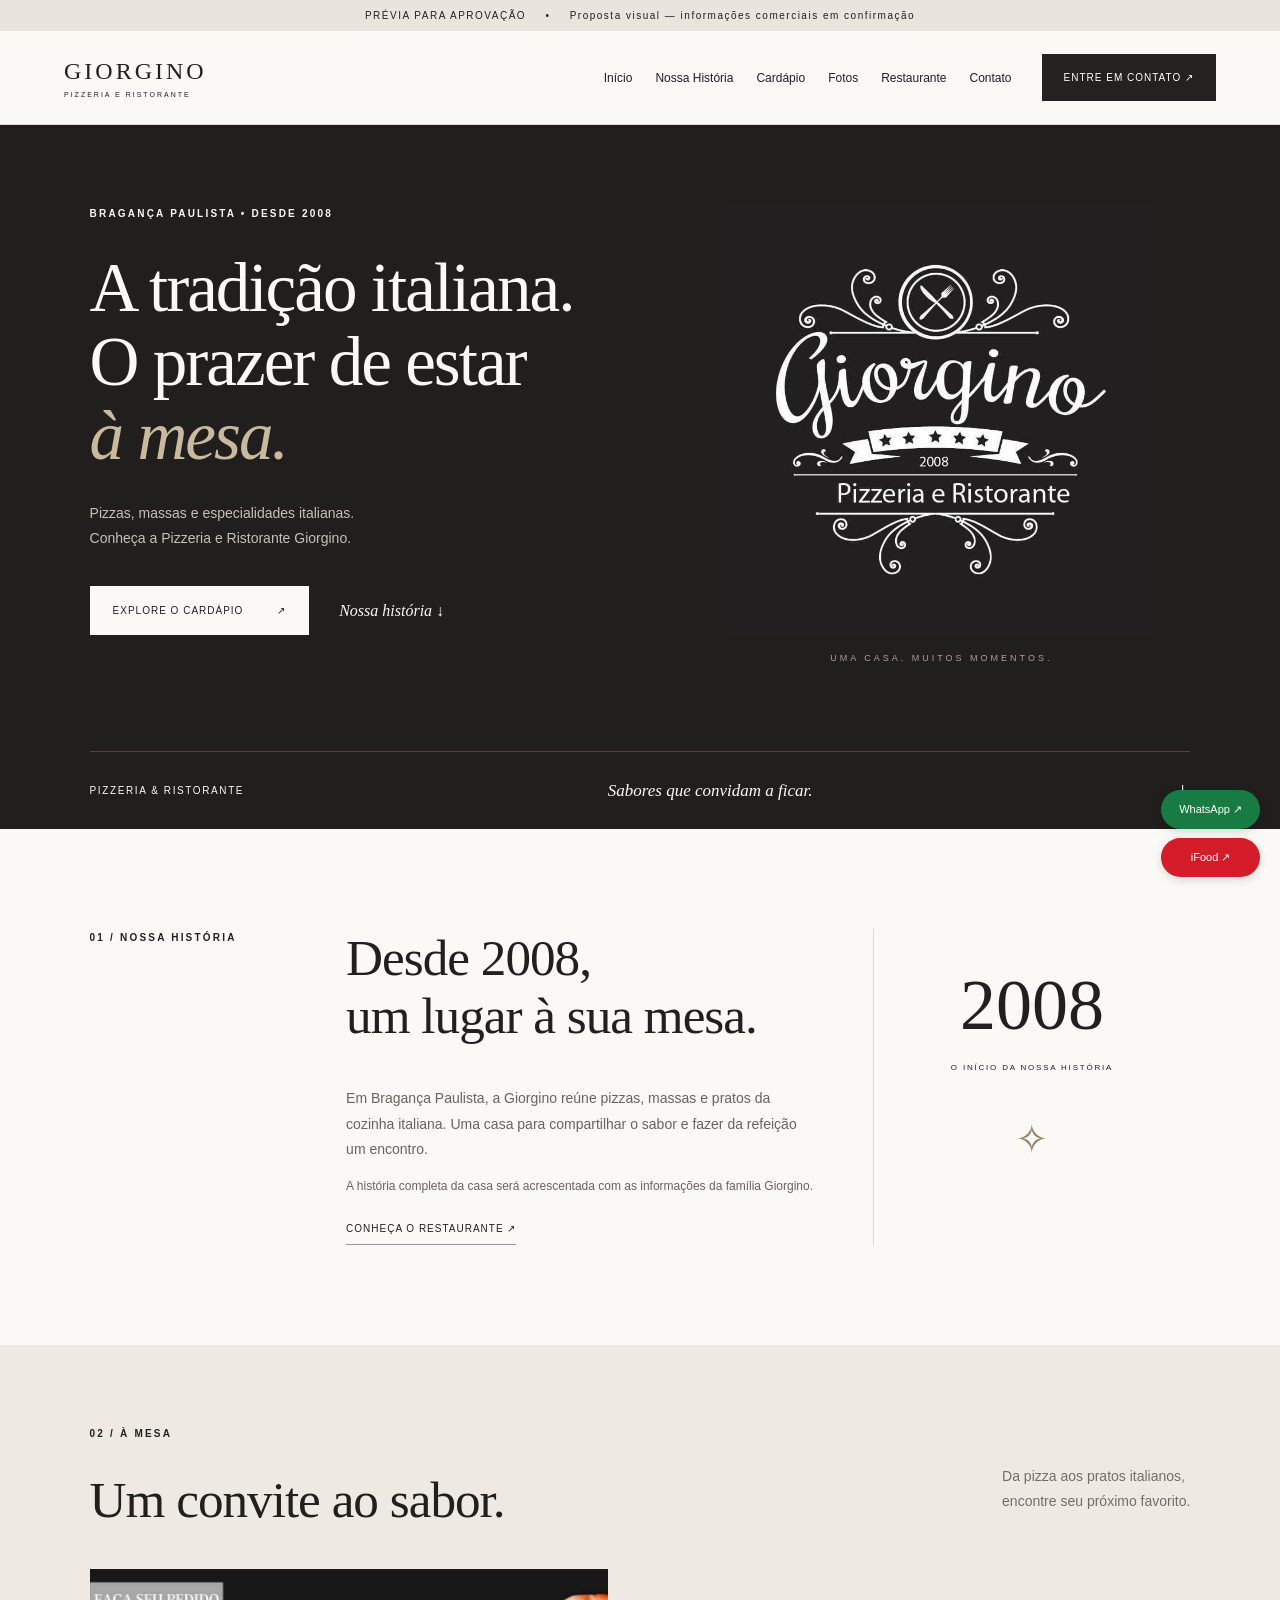
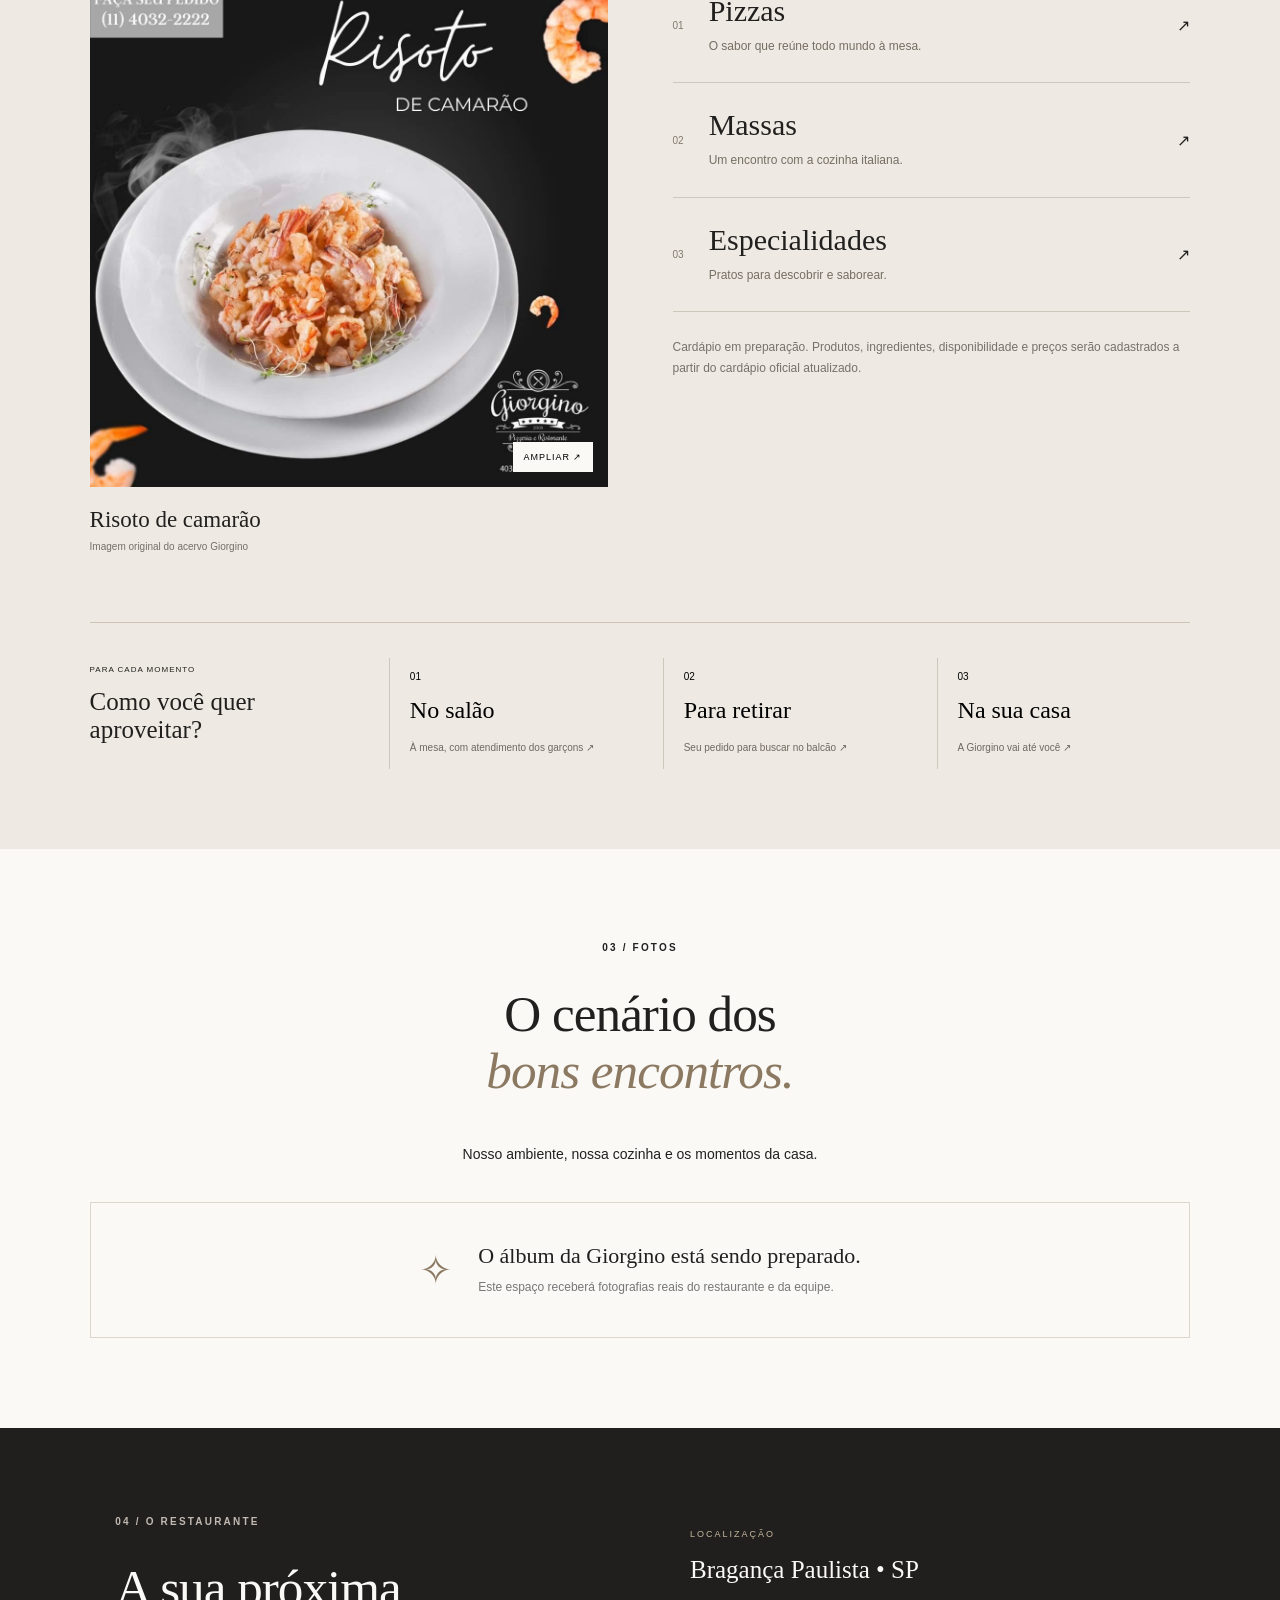
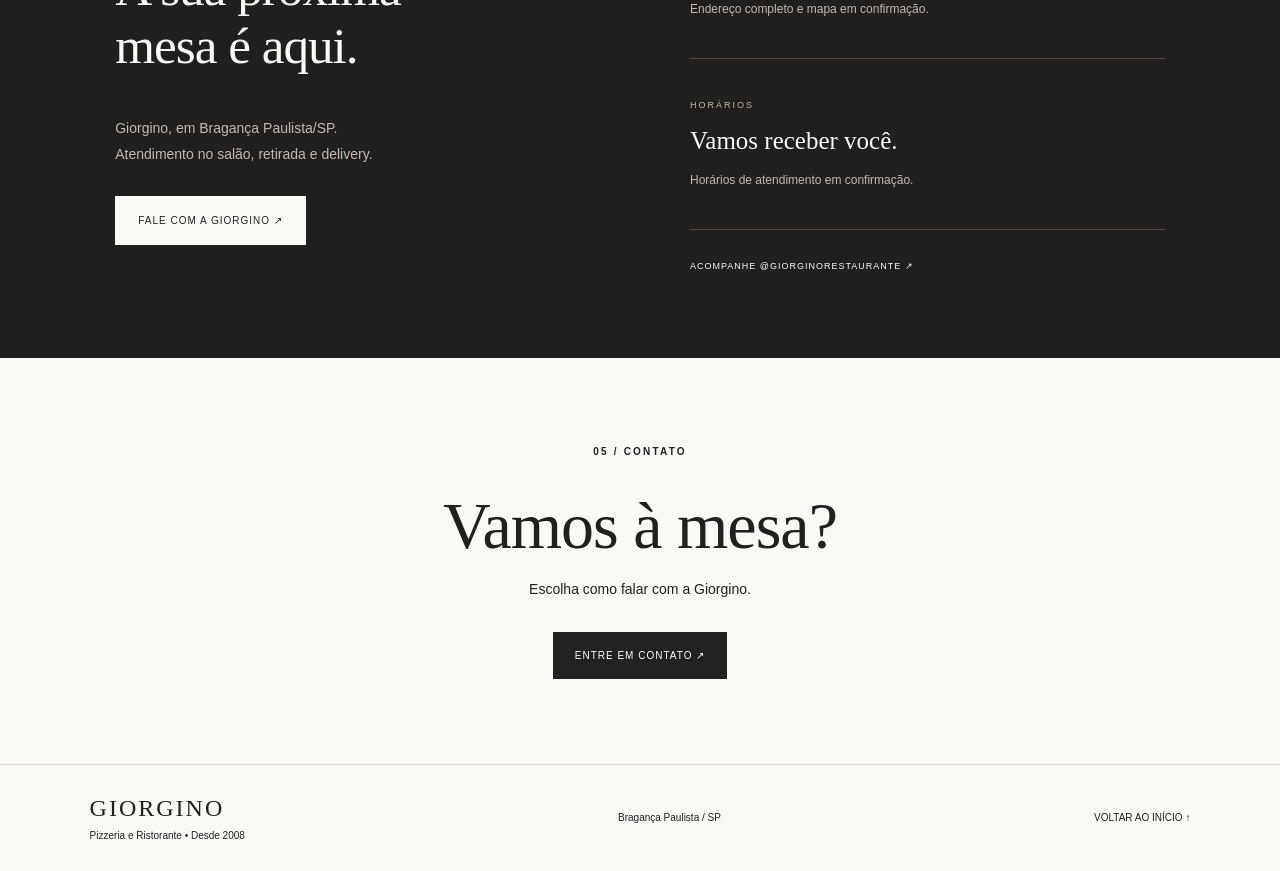
==== previa.html @ c98c8d44 "Prepara previa visual da Giorgino sem alterar pagina publicada" ====
<!doctype html>
<html lang="pt-BR"><head><meta charset="utf-8"><meta name="viewport" content="width=device-width,initial-scale=1"><meta name="robots" content="noindex,nofollow"><title>Giorgino • Prévia visual</title><link rel="stylesheet" href="previa.css"></head>
<body>
<div class="preview">PRÉVIA PARA APROVAÇÃO <span>•</span> Proposta visual — informações comerciais em confirmação</div>
<header><a class="brand" href="#inicio">GIORGINO<small>PIZZERIA E RISTORANTE</small></a><button class="menu" aria-expanded="false" aria-controls="nav">Menu ☰</button><nav id="nav"><a href="#inicio">Início</a><a href="#historia">Nossa História</a><a href="#cardapio">Cardápio</a><a href="#fotos">Fotos</a><a href="#restaurante">Restaurante</a><a href="#contato">Contato</a></nav><button class="contact" data-contact>ENTRE EM CONTATO ↗</button></header>
<main><section id="inicio" class="hero"><div class="hero-copy"><p class="eyebrow">BRAGANÇA PAULISTA • DESDE 2008</p><h1>A tradição italiana.<br>O prazer de estar<br><em>à mesa.</em></h1><p>Pizzas, massas e especialidades italianas.<br>Conheça a Pizzeria e Ristorante Giorgino.</p><div class="actions"><a class="light" href="#cardapio">EXPLORE O CARDÁPIO <span>↗</span></a><a class="text-link" href="#historia">Nossa história ↓</a></div></div><div class="hero-brand"><img src="assets/logos/logo%20preta.jpeg" alt="Logomarca oficial Giorgino, Pizzeria e Ristorante, 2008"><p>UMA CASA. MUITOS MOMENTOS.</p></div><div class="hero-foot"><span>PIZZERIA & RISTORANTE</span><span>Sabores que convidam a ficar.</span><a href="#historia" aria-label="Conhecer a história">↓</a></div></section>
<section id="historia" class="story"><p class="eyebrow">01 / NOSSA HISTÓRIA</p><div><h2>Desde 2008,<br>um lugar à sua mesa.</h2><p>Em Bragança Paulista, a Giorgino reúne pizzas, massas e pratos da cozinha italiana. Uma casa para compartilhar o sabor e fazer da refeição um encontro.</p><p class="note">A história completa da casa será acrescentada com as informações da família Giorgino.</p><a class="under" href="#restaurante">CONHEÇA O RESTAURANTE ↗</a></div><div class="year">2008<small>O INÍCIO DA NOSSA HISTÓRIA</small><span>✧</span></div></section>
<section id="cardapio" class="food"><div class="section-head"><div><p class="eyebrow">02 / À MESA</p><h2>Um convite ao sabor.</h2></div><p>Da pizza aos pratos italianos,<br>encontre seu próximo favorito.</p></div><div class="food-grid"><figure><button class="photo" data-photo><img src="assets/logos/foto%20risoto%20com%20arte.jpeg" alt="Arte original da Giorgino com risoto de camarão" loading="lazy"><span>AMPLIAR ↗</span></button><figcaption>Risoto de camarão <small>Imagem original do acervo Giorgino</small></figcaption></figure><div class="categories"><article><span>01</span><div><h3>Pizzas</h3><p>O sabor que reúne todo mundo à mesa.</p></div><b>↗</b></article><article><span>02</span><div><h3>Massas</h3><p>Um encontro com a cozinha italiana.</p></div><b>↗</b></article><article><span>03</span><div><h3>Especialidades</h3><p>Pratos para descobrir e saborear.</p></div><b>↗</b></article><p class="note">Cardápio em preparação. Produtos, ingredientes, disponibilidade e preços serão cadastrados a partir do cardápio oficial atualizado.</p></div></div><div class="modes"><div><small>PARA CADA MOMENTO</small><h3>Como você quer aproveitar?</h3></div><button data-mode="Salão">01 <strong>No salão</strong><span>À mesa, com atendimento dos garçons ↗</span></button><button data-mode="Retirada">02 <strong>Para retirar</strong><span>Seu pedido para buscar no balcão ↗</span></button><button data-mode="Delivery">03 <strong>Na sua casa</strong><span>A Giorgino vai até você ↗</span></button></div></section>
<section id="fotos" class="gallery"><p class="eyebrow">03 / FOTOS</p><h2>O cenário dos<br><em>bons encontros.</em></h2><p>Nosso ambiente, nossa cozinha e os momentos da casa.</p><div class="gallery-pending"><span>✧</span><p>O álbum da Giorgino está sendo preparado.<small>Este espaço receberá fotografias reais do restaurante e da equipe.</small></p></div></section>
<section id="restaurante" class="visit"><div><p class="eyebrow">04 / O RESTAURANTE</p><h2>A sua próxima<br>mesa é aqui.</h2><p>Giorgino, em Bragança Paulista/SP.<br>Atendimento no salão, retirada e delivery.</p><button class="light" data-contact>FALE COM A GIORGINO ↗</button></div><div class="visit-info"><article><small>LOCALIZAÇÃO</small><h3>Bragança Paulista • SP</h3><p>Endereço completo e mapa em confirmação.</p></article><article><small>HORÁRIOS</small><h3>Vamos receber você.</h3><p>Horários de atendimento em confirmação.</p></article><a href="https://www.instagram.com/giorginorestaurante/" target="_blank" rel="noopener">ACOMPANHE @GIORGINORESTAURANTE ↗</a></div></section>
<section id="contato" class="closing"><p class="eyebrow">05 / CONTATO</p><h2>Vamos à mesa?</h2><p>Escolha como falar com a Giorgino.</p><button class="dark" data-contact>ENTRE EM CONTATO ↗</button></section></main>
<footer><span>GIORGINO <small>Pizzeria e Ristorante • Desde 2008</small></span><p>Bragança Paulista / SP</p><a href="#inicio">VOLTAR AO INÍCIO ↑</a></footer>
<aside class="floating" aria-label="Canais de pedido"><button class="wa" data-contact aria-label="WhatsApp: link em confirmação">WhatsApp ↗</button><button class="ifood" data-contact aria-label="iFood: loja em confirmação">iFood ↗</button></aside>
<dialog id="contact-dialog"><button class="close" aria-label="Fechar">×</button><p class="eyebrow">ESTAMOS POR AQUI</p><h2>Fale com a Giorgino.</h2><p>Na versão final, escolha seu canal preferido:</p><div class="channels"><p><strong>WhatsApp</strong><small>Conversa e pedidos • link oficial pendente</small></p><p><strong>Telefone</strong><small>Número atual em confirmação</small></p><p><strong>iFood</strong><small>Loja oficial • link pendente</small></p></div><p class="note">Esta é uma prévia visual. Os canais de pedido serão ativados após a confirmação dos contatos oficiais.</p></dialog>
<dialog id="photo-dialog"><button class="close" aria-label="Fechar imagem">×</button><img src="assets/logos/foto%20risoto%20com%20arte.jpeg" alt="Arte original Giorgino: risoto de camarão"></dialog>
<dialog id="mode-dialog"><button class="close" aria-label="Fechar">×</button><p class="eyebrow">CARDÁPIO DIGITAL</p><h2 id="mode-title"></h2><p>Este acesso terá um fluxo próprio, separado das outras modalidades.</p><p class="note">O catálogo e o envio de pedidos estarão disponíveis após o cadastro do cardápio oficial e dos contatos.</p></dialog>
<script src="previa.js"></script></body></html>
---- previa.css ----
*{box-sizing:border-box}html{scroll-behavior:smooth;scroll-padding-top:90px}body{margin:0;color:#22201f;background:#faf9f6;font-family:Arial,sans-serif}a{color:inherit;text-decoration:none}button{font:inherit;cursor:pointer}button,a{touch-action:manipulation}button:focus-visible,a:focus-visible{outline:3px solid #b18e53;outline-offset:5px}.preview{padding:10px 20px;text-align:center;font-size:10px;letter-spacing:1.5px;background:#e9e5dd}.preview span{margin:0 15px}header{display:flex;align-items:center;gap:30px;padding:23px 5%;background:#faf9f6;border-bottom:1px solid #ddd8d0}.brand{font:24px Georgia,serif;letter-spacing:3px}.brand small{display:block;font:7px Arial;letter-spacing:2px;margin-top:6px}nav{display:flex;gap:23px;margin-left:auto;font-size:12px}.contact,.dark{border:1px solid #242221;background:#242221;color:white;padding:17px 21px;font-size:10px;letter-spacing:1px}.menu{display:none}.hero{background:#211f1e;color:#faf9f6;padding:80px 7% 0;display:grid;grid-template-columns:1.15fr 1fr;gap:30px}.eyebrow{font-size:10px;letter-spacing:2.2px;font-weight:600;margin:0 0 28px}h1,h2,h3,p{margin-top:0}h1{font:clamp(48px,5.4vw,82px)/1.07 Georgia,serif;letter-spacing:-2px;margin-bottom:28px}em{font-weight:normal;color:#c9b99f}p{font-size:14px;line-height:1.8}h2{font:clamp(36px,4vw,57px)/1.12 Georgia,serif;letter-spacing:-1px}h3{font:30px Georgia,serif}.hero-copy>p:not(.eyebrow){color:#c6c0b8}.hero-brand{display:flex;flex-direction:column;justify-content:center;align-items:center}.hero-brand img{width:100%;max-width:430px;height:auto}.hero-brand p{font-size:9px;letter-spacing:3px;color:#aaa29a;margin-top:15px}.actions{display:flex;align-items:center;gap:30px;margin-top:35px}.light{display:inline-block;background:#faf9f6;color:#242221;border:0;padding:19px 23px;font-size:10px;letter-spacing:1px}.light span{margin-left:30px}.text-link{font:italic 16px Georgia}.hero-foot{grid-column:1/-1;display:flex;align-items:center;justify-content:space-between;padding:24px 0;border-top:1px solid #4a4540;margin-top:46px;font-size:10px;letter-spacing:1.6px}.hero-foot span:nth-child(2){font:italic 17px Georgia;letter-spacing:0}.hero-foot a{font-size:25px}.story{padding:100px 7%;display:grid;grid-template-columns:.65fr 1.5fr 1fr;gap:50px}.story>div>p{max-width:470px;color:#68635d}.note{font-size:12px!important;color:#77716a;line-height:1.7}.under{display:inline-block;border-bottom:1px solid #999;padding-bottom:10px;font-size:10px;letter-spacing:1px;margin-top:15px}.year{font:72px Georgia;text-align:center;border-left:1px solid #ded8ce;padding:35px 10px}.year small{display:block;font:8px Arial;letter-spacing:1.8px;margin:16px 0}.year span{font:40px Georgia;color:#968269}.food{padding:80px 7%;background:#eeeae3}.section-head{display:flex;justify-content:space-between;align-items:end;margin-bottom:40px}.section-head h2{margin:0}.section-head>p{color:#736d65}.food-grid{display:grid;grid-template-columns:1fr 1fr;gap:65px}figure{margin:0}.photo{display:block;width:100%;padding:0;border:0;position:relative;background:#181818}.photo img{width:100%;display:block}.photo span{position:absolute;bottom:15px;right:15px;background:#faf9f6;padding:10px;font-size:9px;letter-spacing:1px}figcaption{font:23px Georgia;margin-top:20px}figcaption small{display:block;font:10px Arial;color:#756f67;margin-top:8px}.categories article{display:flex;align-items:center;gap:25px;border-bottom:1px solid #cfc7bc;padding:25px 0}.categories article>span{font-size:10px;color:#82786d}.categories h3{margin-bottom:8px}.categories article p{font-size:12px;margin:0;color:#766d63}.categories b{margin-left:auto;font-weight:normal}.categories>.note{margin-top:25px}.modes{display:grid;grid-template-columns:1.1fr 1fr 1fr 1fr;gap:20px;margin-top:70px;border-top:1px solid #ccc3b5;padding-top:35px}.modes small{font-size:8px;letter-spacing:1px}.modes h3{font-size:25px;margin-top:12px}.modes button{background:transparent;text-align:left;border:0;border-left:1px solid #cfc7bc;padding:5px 20px;font-size:10px}.modes strong{display:block;font:24px Georgia;margin:15px 0}.modes button span{display:block;line-height:1.7;color:#6f685f}.gallery{padding:90px 7%;text-align:center}.gallery em{color:#8c7962}.gallery-pending{display:flex;gap:25px;align-items:center;justify-content:center;border:1px solid #ddd6cb;padding:40px;margin-top:35px}.gallery-pending>span{font-size:40px;color:#8c7962}.gallery-pending p{margin:0;text-align:left;font:22px Georgia}.gallery-pending small{display:block;font:12px/1.7 Arial;color:#777;margin-top:8px}.visit{padding:85px 9%;background:#211f1e;color:#faf9f6;display:grid;grid-template-columns:1fr 1fr;gap:100px}.visit p{color:#c1b9b1}.visit .light{margin-top:15px}.visit-info article{border-bottom:1px solid #4e4740;padding:10px 0 25px;margin-bottom:25px}.visit-info small{font-size:9px;letter-spacing:2px;color:#c6b89e}.visit-info h3{font-size:25px;margin:15px 0}.visit-info p{font-size:12px}.visit-info a{font-size:9px;letter-spacing:1px}.closing{text-align:center;padding:85px 20px}.closing h2{font-size:66px;margin-bottom:15px}.closing .dark{margin-top:15px}footer{border-top:1px solid #ded8ce;display:flex;justify-content:space-between;align-items:center;padding:30px 7%;gap:20px}footer>span{font:24px Georgia;letter-spacing:2px}footer small{display:block;font:10px Arial;letter-spacing:0;margin-top:8px}footer p,footer a{font-size:10px;margin:0}.floating{position:fixed;bottom:23px;right:20px;display:grid;gap:9px}.floating button{border:0;color:white;border-radius:30px;padding:13px 18px;font-size:11px;box-shadow:0 3px 10px #0002}.wa{background:#187b43}.ifood{background:#d51c2b}dialog{border:0;padding:45px;max-width:530px;width:calc(100% - 32px);background:#faf9f6;color:#242221}dialog::backdrop{background:#000a}dialog h2{font-size:36px}.close{position:absolute;right:12px;top:8px;font-size:28px;border:0;background:transparent}.channels p{padding:15px 0;border-bottom:1px solid #d7d0c5;margin:0}.channels small{display:block;color:#777;font-size:12px}#photo-dialog{max-width:760px;padding:35px 15px 15px}#photo-dialog img{display:block;width:100%}@media(max-width:1000px){header{flex-wrap:wrap;gap:20px}nav{order:3;width:100%;justify-content:center}.contact{margin-left:auto}.story{grid-template-columns:1fr 2fr}.year{display:none}.food-grid{gap:30px}.modes{grid-template-columns:1fr 1fr}.visit{gap:45px}}@media(max-width:600px){.preview{font-size:8px;line-height:1.7}.preview span{margin:0 4px}header{padding:18px 6%;gap:15px}.brand{font-size:20px}.contact{font-size:8px;padding:12px}.menu{display:block;border:0;background:none;font-size:10px;margin-left:auto}nav{display:none;flex-wrap:wrap;justify-content:flex-start;gap:20px}nav.open{display:flex}.hero{padding:50px 7% 0;grid-template-columns:1fr;gap:10px}h1{font-size:51px}.hero-brand img{max-width:285px}.hero-brand p{font-size:8px}.hero-foot{margin-top:15px;font-size:8px}.hero-foot span:nth-child(2){display:none}.actions{gap:20px}.light{padding:17px;font-size:9px}.light span{margin-left:10px}.story{padding:60px 7%;display:block}.story>.eyebrow{margin-bottom:25px}.section-head{display:block}.section-head>p{margin-top:20px}.food{padding:60px 7%}.food-grid{grid-template-columns:1fr}.modes{grid-template-columns:1fr;gap:15px;margin-top:40px}.modes button{padding:10px 20px}.modes strong{display:inline-block;margin:5px 15px}.gallery{padding:60px 7%}.gallery-pending{padding:25px 15px;gap:15px}.gallery-pending p{font-size:19px}.visit{padding:60px 7%;grid-template-columns:1fr;gap:40px}.closing{padding:60px 7%}.closing h2{font-size:49px}footer{flex-direction:column;align-items:flex-start;padding-bottom:100px}.floating{bottom:15px;right:12px;gap:7px}.floating button{padding:12px;font-size:10px}dialog{padding:40px 25px}}@media(prefers-reduced-motion:reduce){html{scroll-behavior:auto}}
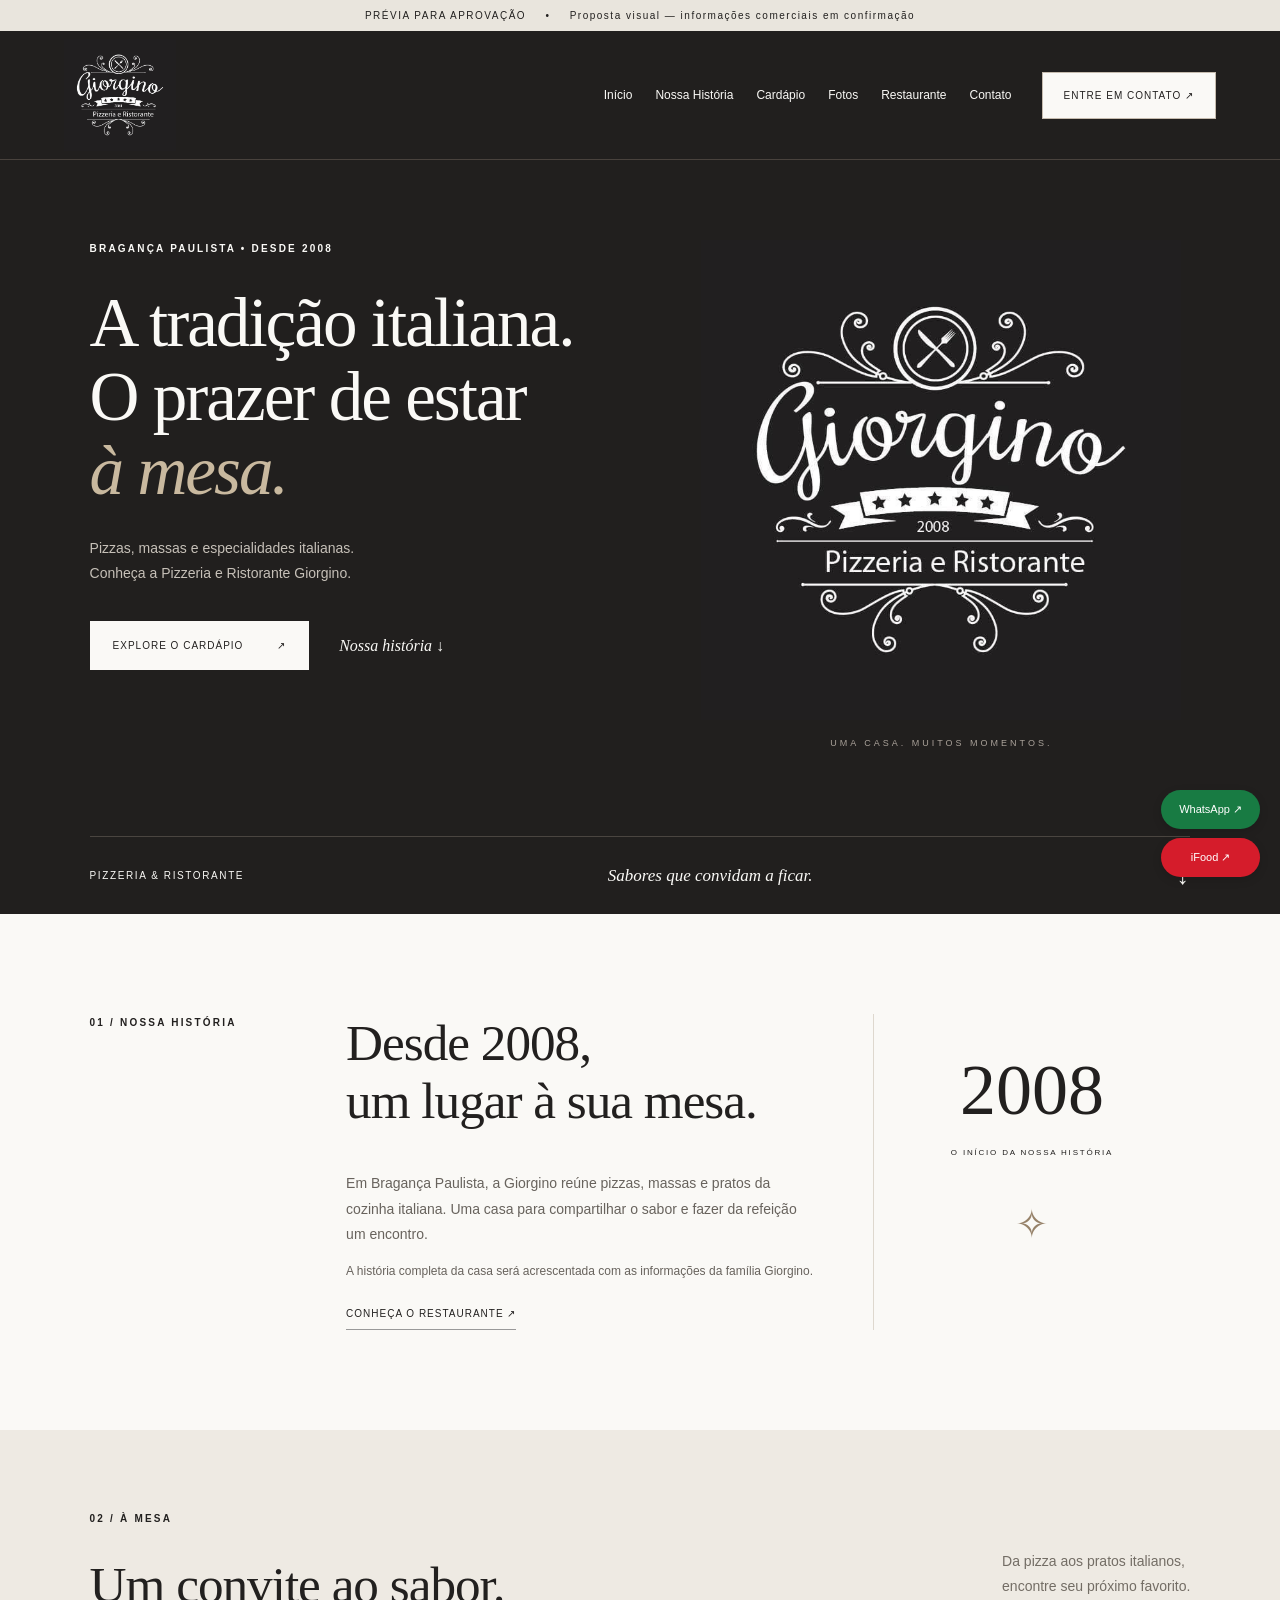
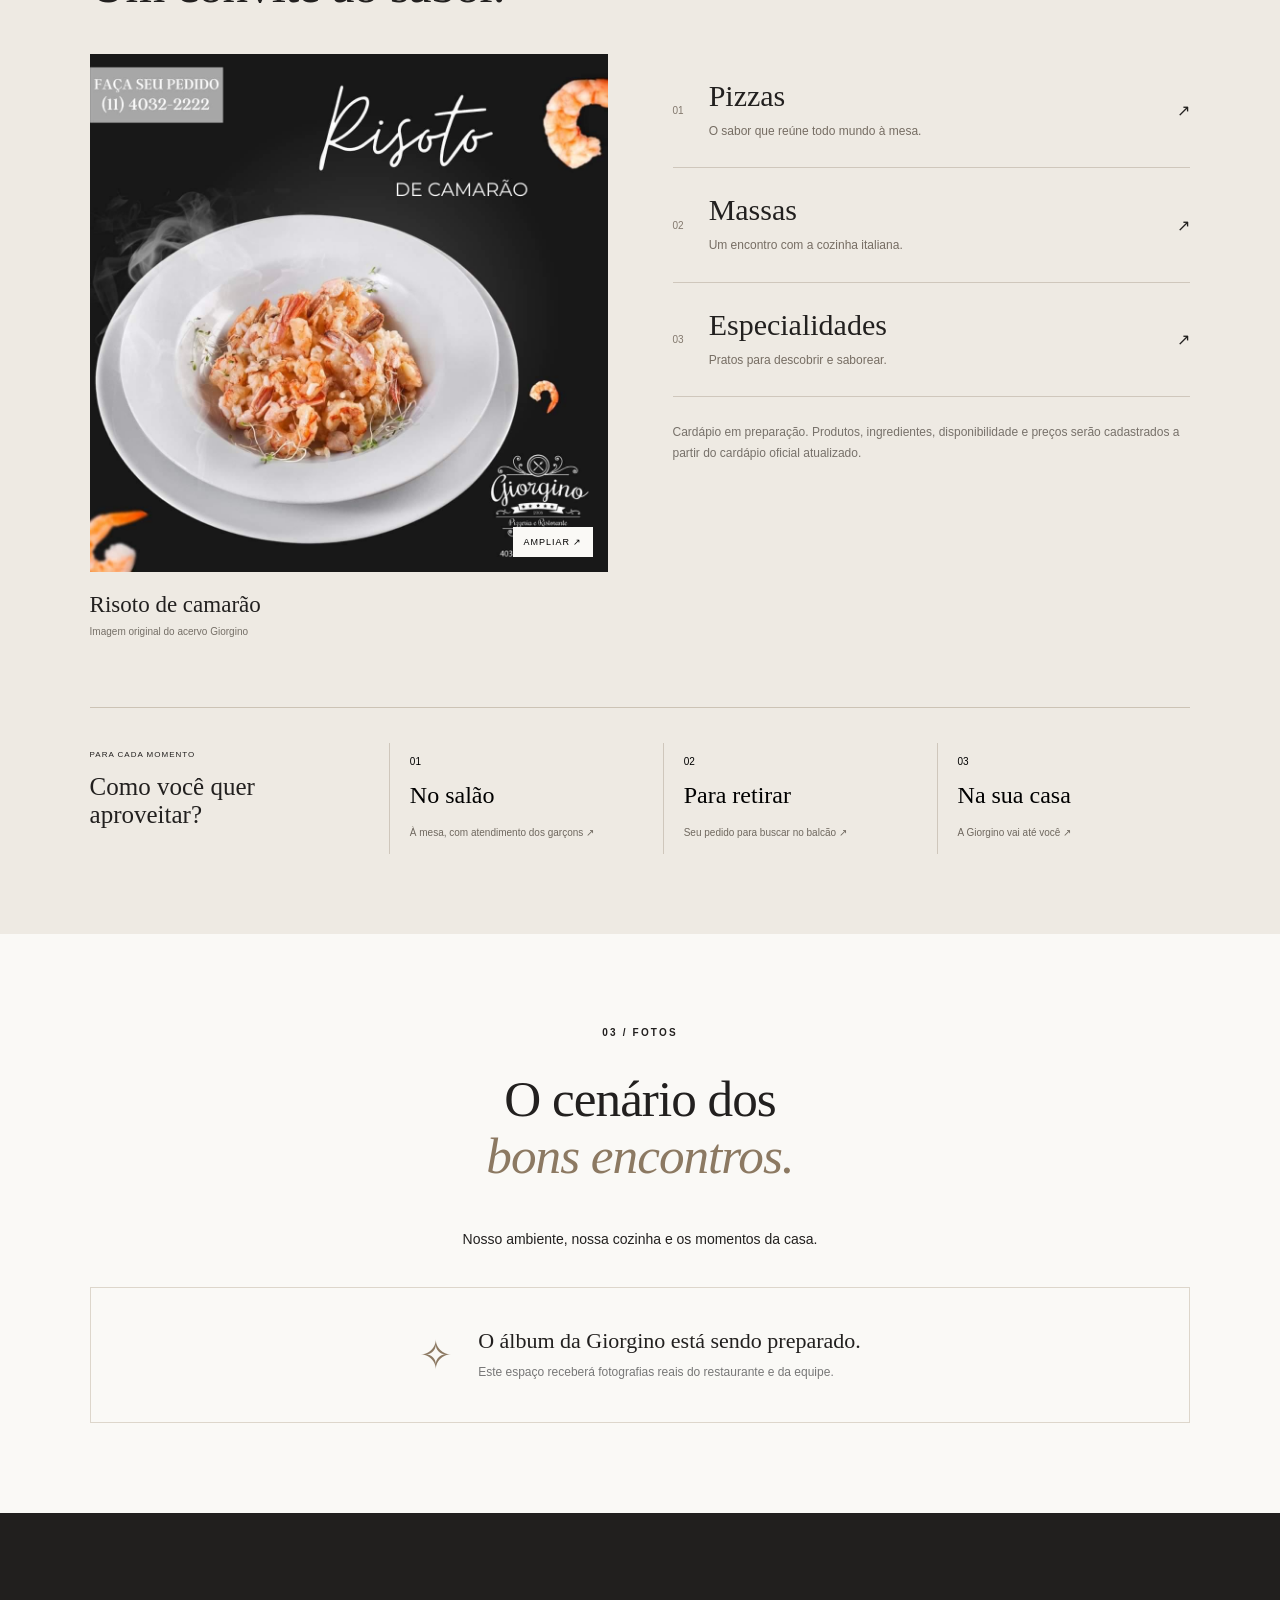
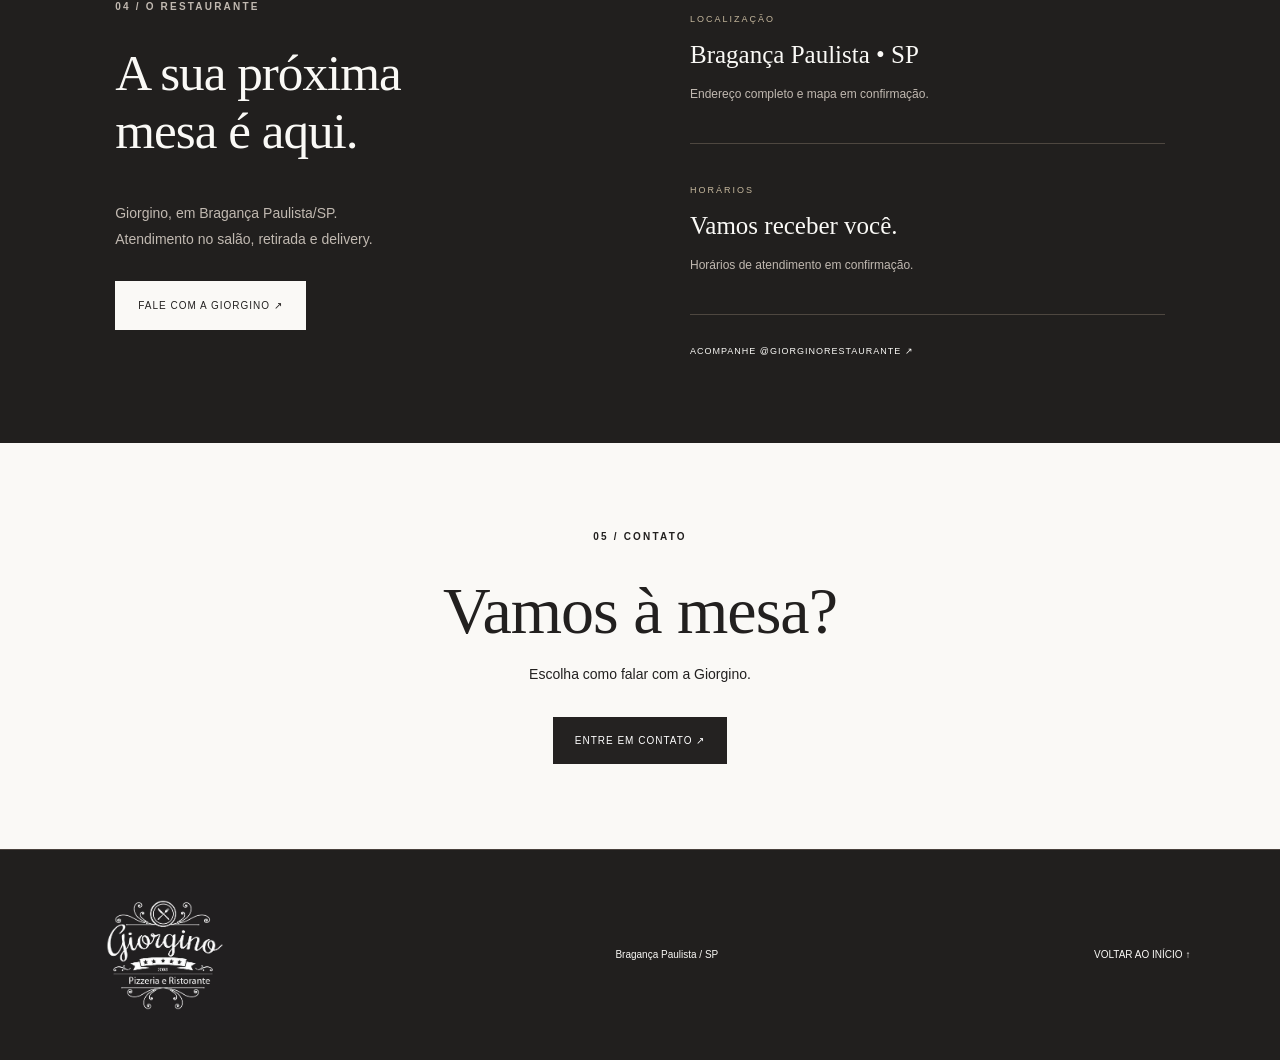
==== commit eb5a355a: "Usa logomarca oficial no cabecalho e rodape da previa" ====
--- a/previa.html
+++ b/previa.html
@@ -1,15 +1,15 @@
 <!doctype html>
-<html lang="pt-BR"><head><meta charset="utf-8"><meta name="viewport" content="width=device-width,initial-scale=1"><meta name="robots" content="noindex,nofollow"><title>Giorgino • Prévia visual</title><link rel="stylesheet" href="previa.css"></head>
+<html lang="pt-BR"><head><meta charset="utf-8"><meta name="viewport" content="width=device-width,initial-scale=1"><meta name="robots" content="noindex,nofollow"><title>Giorgino • Prévia visual</title><link rel="stylesheet" href="previa.css?v=2"></head>
 <body>
 <div class="preview">PRÉVIA PARA APROVAÇÃO <span>•</span> Proposta visual — informações comerciais em confirmação</div>
-<header><a class="brand" href="#inicio">GIORGINO<small>PIZZERIA E RISTORANTE</small></a><button class="menu" aria-expanded="false" aria-controls="nav">Menu ☰</button><nav id="nav"><a href="#inicio">Início</a><a href="#historia">Nossa História</a><a href="#cardapio">Cardápio</a><a href="#fotos">Fotos</a><a href="#restaurante">Restaurante</a><a href="#contato">Contato</a></nav><button class="contact" data-contact>ENTRE EM CONTATO ↗</button></header>
+<header><a class="brand" href="#inicio" aria-label="Giorgino — início"><img src="assets/logos/logo%20preta.jpeg" width="750" height="750" alt="Giorgino — Pizzeria e Ristorante, desde 2008"></a><button class="menu" aria-expanded="false" aria-controls="nav">Menu ☰</button><nav id="nav"><a href="#inicio">Início</a><a href="#historia">Nossa História</a><a href="#cardapio">Cardápio</a><a href="#fotos">Fotos</a><a href="#restaurante">Restaurante</a><a href="#contato">Contato</a></nav><button class="contact" data-contact>ENTRE EM CONTATO ↗</button></header>
 <main><section id="inicio" class="hero"><div class="hero-copy"><p class="eyebrow">BRAGANÇA PAULISTA • DESDE 2008</p><h1>A tradição italiana.<br>O prazer de estar<br><em>à mesa.</em></h1><p>Pizzas, massas e especialidades italianas.<br>Conheça a Pizzeria e Ristorante Giorgino.</p><div class="actions"><a class="light" href="#cardapio">EXPLORE O CARDÁPIO <span>↗</span></a><a class="text-link" href="#historia">Nossa história ↓</a></div></div><div class="hero-brand"><img src="assets/logos/logo%20preta.jpeg" alt="Logomarca oficial Giorgino, Pizzeria e Ristorante, 2008"><p>UMA CASA. MUITOS MOMENTOS.</p></div><div class="hero-foot"><span>PIZZERIA & RISTORANTE</span><span>Sabores que convidam a ficar.</span><a href="#historia" aria-label="Conhecer a história">↓</a></div></section>
 <section id="historia" class="story"><p class="eyebrow">01 / NOSSA HISTÓRIA</p><div><h2>Desde 2008,<br>um lugar à sua mesa.</h2><p>Em Bragança Paulista, a Giorgino reúne pizzas, massas e pratos da cozinha italiana. Uma casa para compartilhar o sabor e fazer da refeição um encontro.</p><p class="note">A história completa da casa será acrescentada com as informações da família Giorgino.</p><a class="under" href="#restaurante">CONHEÇA O RESTAURANTE ↗</a></div><div class="year">2008<small>O INÍCIO DA NOSSA HISTÓRIA</small><span>✧</span></div></section>
 <section id="cardapio" class="food"><div class="section-head"><div><p class="eyebrow">02 / À MESA</p><h2>Um convite ao sabor.</h2></div><p>Da pizza aos pratos italianos,<br>encontre seu próximo favorito.</p></div><div class="food-grid"><figure><button class="photo" data-photo><img src="assets/logos/foto%20risoto%20com%20arte.jpeg" alt="Arte original da Giorgino com risoto de camarão" loading="lazy"><span>AMPLIAR ↗</span></button><figcaption>Risoto de camarão <small>Imagem original do acervo Giorgino</small></figcaption></figure><div class="categories"><article><span>01</span><div><h3>Pizzas</h3><p>O sabor que reúne todo mundo à mesa.</p></div><b>↗</b></article><article><span>02</span><div><h3>Massas</h3><p>Um encontro com a cozinha italiana.</p></div><b>↗</b></article><article><span>03</span><div><h3>Especialidades</h3><p>Pratos para descobrir e saborear.</p></div><b>↗</b></article><p class="note">Cardápio em preparação. Produtos, ingredientes, disponibilidade e preços serão cadastrados a partir do cardápio oficial atualizado.</p></div></div><div class="modes"><div><small>PARA CADA MOMENTO</small><h3>Como você quer aproveitar?</h3></div><button data-mode="Salão">01 <strong>No salão</strong><span>À mesa, com atendimento dos garçons ↗</span></button><button data-mode="Retirada">02 <strong>Para retirar</strong><span>Seu pedido para buscar no balcão ↗</span></button><button data-mode="Delivery">03 <strong>Na sua casa</strong><span>A Giorgino vai até você ↗</span></button></div></section>
 <section id="fotos" class="gallery"><p class="eyebrow">03 / FOTOS</p><h2>O cenário dos<br><em>bons encontros.</em></h2><p>Nosso ambiente, nossa cozinha e os momentos da casa.</p><div class="gallery-pending"><span>✧</span><p>O álbum da Giorgino está sendo preparado.<small>Este espaço receberá fotografias reais do restaurante e da equipe.</small></p></div></section>
 <section id="restaurante" class="visit"><div><p class="eyebrow">04 / O RESTAURANTE</p><h2>A sua próxima<br>mesa é aqui.</h2><p>Giorgino, em Bragança Paulista/SP.<br>Atendimento no salão, retirada e delivery.</p><button class="light" data-contact>FALE COM A GIORGINO ↗</button></div><div class="visit-info"><article><small>LOCALIZAÇÃO</small><h3>Bragança Paulista • SP</h3><p>Endereço completo e mapa em confirmação.</p></article><article><small>HORÁRIOS</small><h3>Vamos receber você.</h3><p>Horários de atendimento em confirmação.</p></article><a href="https://www.instagram.com/giorginorestaurante/" target="_blank" rel="noopener">ACOMPANHE @GIORGINORESTAURANTE ↗</a></div></section>
 <section id="contato" class="closing"><p class="eyebrow">05 / CONTATO</p><h2>Vamos à mesa?</h2><p>Escolha como falar com a Giorgino.</p><button class="dark" data-contact>ENTRE EM CONTATO ↗</button></section></main>
-<footer><span>GIORGINO <small>Pizzeria e Ristorante • Desde 2008</small></span><p>Bragança Paulista / SP</p><a href="#inicio">VOLTAR AO INÍCIO ↑</a></footer>
+<footer><a class="footer-brand" href="#inicio" aria-label="Giorgino — início"><img src="assets/logos/logo%20preta.jpeg" width="750" height="750" alt="Logomarca oficial Giorgino — Pizzeria e Ristorante"></a><p>Bragança Paulista / SP</p><a href="#inicio">VOLTAR AO INÍCIO ↑</a></footer>
 <aside class="floating" aria-label="Canais de pedido"><button class="wa" data-contact aria-label="WhatsApp: link em confirmação">WhatsApp ↗</button><button class="ifood" data-contact aria-label="iFood: loja em confirmação">iFood ↗</button></aside>
 <dialog id="contact-dialog"><button class="close" aria-label="Fechar">×</button><p class="eyebrow">ESTAMOS POR AQUI</p><h2>Fale com a Giorgino.</h2><p>Na versão final, escolha seu canal preferido:</p><div class="channels"><p><strong>WhatsApp</strong><small>Conversa e pedidos • link oficial pendente</small></p><p><strong>Telefone</strong><small>Número atual em confirmação</small></p><p><strong>iFood</strong><small>Loja oficial • link pendente</small></p></div><p class="note">Esta é uma prévia visual. Os canais de pedido serão ativados após a confirmação dos contatos oficiais.</p></dialog>
 <dialog id="photo-dialog"><button class="close" aria-label="Fechar imagem">×</button><img src="assets/logos/foto%20risoto%20com%20arte.jpeg" alt="Arte original Giorgino: risoto de camarão"></dialog>
--- a/previa.css
+++ b/previa.css
@@ -1 +1,5 @@
 *{box-sizing:border-box}html{scroll-behavior:smooth;scroll-padding-top:90px}body{margin:0;color:#22201f;background:#faf9f6;font-family:Arial,sans-serif}a{color:inherit;text-decoration:none}button{font:inherit;cursor:pointer}button,a{touch-action:manipulation}button:focus-visible,a:focus-visible{outline:3px solid #b18e53;outline-offset:5px}.preview{padding:10px 20px;text-align:center;font-size:10px;letter-spacing:1.5px;background:#e9e5dd}.preview span{margin:0 15px}header{display:flex;align-items:center;gap:30px;padding:23px 5%;background:#faf9f6;border-bottom:1px solid #ddd8d0}.brand{font:24px Georgia,serif;letter-spacing:3px}.brand small{display:block;font:7px Arial;letter-spacing:2px;margin-top:6px}nav{display:flex;gap:23px;margin-left:auto;font-size:12px}.contact,.dark{border:1px solid #242221;background:#242221;color:white;padding:17px 21px;font-size:10px;letter-spacing:1px}.menu{display:none}.hero{background:#211f1e;color:#faf9f6;padding:80px 7% 0;display:grid;grid-template-columns:1.15fr 1fr;gap:30px}.eyebrow{font-size:10px;letter-spacing:2.2px;font-weight:600;margin:0 0 28px}h1,h2,h3,p{margin-top:0}h1{font:clamp(48px,5.4vw,82px)/1.07 Georgia,serif;letter-spacing:-2px;margin-bottom:28px}em{font-weight:normal;color:#c9b99f}p{font-size:14px;line-height:1.8}h2{font:clamp(36px,4vw,57px)/1.12 Georgia,serif;letter-spacing:-1px}h3{font:30px Georgia,serif}.hero-copy>p:not(.eyebrow){color:#c6c0b8}.hero-brand{display:flex;flex-direction:column;justify-content:center;align-items:center}.hero-brand img{width:100%;max-width:430px;height:auto}.hero-brand p{font-size:9px;letter-spacing:3px;color:#aaa29a;margin-top:15px}.actions{display:flex;align-items:center;gap:30px;margin-top:35px}.light{display:inline-block;background:#faf9f6;color:#242221;border:0;padding:19px 23px;font-size:10px;letter-spacing:1px}.light span{margin-left:30px}.text-link{font:italic 16px Georgia}.hero-foot{grid-column:1/-1;display:flex;align-items:center;justify-content:space-between;padding:24px 0;border-top:1px solid #4a4540;margin-top:46px;font-size:10px;letter-spacing:1.6px}.hero-foot span:nth-child(2){font:italic 17px Georgia;letter-spacing:0}.hero-foot a{font-size:25px}.story{padding:100px 7%;display:grid;grid-template-columns:.65fr 1.5fr 1fr;gap:50px}.story>div>p{max-width:470px;color:#68635d}.note{font-size:12px!important;color:#77716a;line-height:1.7}.under{display:inline-block;border-bottom:1px solid #999;padding-bottom:10px;font-size:10px;letter-spacing:1px;margin-top:15px}.year{font:72px Georgia;text-align:center;border-left:1px solid #ded8ce;padding:35px 10px}.year small{display:block;font:8px Arial;letter-spacing:1.8px;margin:16px 0}.year span{font:40px Georgia;color:#968269}.food{padding:80px 7%;background:#eeeae3}.section-head{display:flex;justify-content:space-between;align-items:end;margin-bottom:40px}.section-head h2{margin:0}.section-head>p{color:#736d65}.food-grid{display:grid;grid-template-columns:1fr 1fr;gap:65px}figure{margin:0}.photo{display:block;width:100%;padding:0;border:0;position:relative;background:#181818}.photo img{width:100%;display:block}.photo span{position:absolute;bottom:15px;right:15px;background:#faf9f6;padding:10px;font-size:9px;letter-spacing:1px}figcaption{font:23px Georgia;margin-top:20px}figcaption small{display:block;font:10px Arial;color:#756f67;margin-top:8px}.categories article{display:flex;align-items:center;gap:25px;border-bottom:1px solid #cfc7bc;padding:25px 0}.categories article>span{font-size:10px;color:#82786d}.categories h3{margin-bottom:8px}.categories article p{font-size:12px;margin:0;color:#766d63}.categories b{margin-left:auto;font-weight:normal}.categories>.note{margin-top:25px}.modes{display:grid;grid-template-columns:1.1fr 1fr 1fr 1fr;gap:20px;margin-top:70px;border-top:1px solid #ccc3b5;padding-top:35px}.modes small{font-size:8px;letter-spacing:1px}.modes h3{font-size:25px;margin-top:12px}.modes button{background:transparent;text-align:left;border:0;border-left:1px solid #cfc7bc;padding:5px 20px;font-size:10px}.modes strong{display:block;font:24px Georgia;margin:15px 0}.modes button span{display:block;line-height:1.7;color:#6f685f}.gallery{padding:90px 7%;text-align:center}.gallery em{color:#8c7962}.gallery-pending{display:flex;gap:25px;align-items:center;justify-content:center;border:1px solid #ddd6cb;padding:40px;margin-top:35px}.gallery-pending>span{font-size:40px;color:#8c7962}.gallery-pending p{margin:0;text-align:left;font:22px Georgia}.gallery-pending small{display:block;font:12px/1.7 Arial;color:#777;margin-top:8px}.visit{padding:85px 9%;background:#211f1e;color:#faf9f6;display:grid;grid-template-columns:1fr 1fr;gap:100px}.visit p{color:#c1b9b1}.visit .light{margin-top:15px}.visit-info article{border-bottom:1px solid #4e4740;padding:10px 0 25px;margin-bottom:25px}.visit-info small{font-size:9px;letter-spacing:2px;color:#c6b89e}.visit-info h3{font-size:25px;margin:15px 0}.visit-info p{font-size:12px}.visit-info a{font-size:9px;letter-spacing:1px}.closing{text-align:center;padding:85px 20px}.closing h2{font-size:66px;margin-bottom:15px}.closing .dark{margin-top:15px}footer{border-top:1px solid #ded8ce;display:flex;justify-content:space-between;align-items:center;padding:30px 7%;gap:20px}footer>span{font:24px Georgia;letter-spacing:2px}footer small{display:block;font:10px Arial;letter-spacing:0;margin-top:8px}footer p,footer a{font-size:10px;margin:0}.floating{position:fixed;bottom:23px;right:20px;display:grid;gap:9px}.floating button{border:0;color:white;border-radius:30px;padding:13px 18px;font-size:11px;box-shadow:0 3px 10px #0002}.wa{background:#187b43}.ifood{background:#d51c2b}dialog{border:0;padding:45px;max-width:530px;width:calc(100% - 32px);background:#faf9f6;color:#242221}dialog::backdrop{background:#000a}dialog h2{font-size:36px}.close{position:absolute;right:12px;top:8px;font-size:28px;border:0;background:transparent}.channels p{padding:15px 0;border-bottom:1px solid #d7d0c5;margin:0}.channels small{display:block;color:#777;font-size:12px}#photo-dialog{max-width:760px;padding:35px 15px 15px}#photo-dialog img{display:block;width:100%}@media(max-width:1000px){header{flex-wrap:wrap;gap:20px}nav{order:3;width:100%;justify-content:center}.contact{margin-left:auto}.story{grid-template-columns:1fr 2fr}.year{display:none}.food-grid{gap:30px}.modes{grid-template-columns:1fr 1fr}.visit{gap:45px}}@media(max-width:600px){.preview{font-size:8px;line-height:1.7}.preview span{margin:0 4px}header{padding:18px 6%;gap:15px}.brand{font-size:20px}.contact{font-size:8px;padding:12px}.menu{display:block;border:0;background:none;font-size:10px;margin-left:auto}nav{display:none;flex-wrap:wrap;justify-content:flex-start;gap:20px}nav.open{display:flex}.hero{padding:50px 7% 0;grid-template-columns:1fr;gap:10px}h1{font-size:51px}.hero-brand img{max-width:285px}.hero-brand p{font-size:8px}.hero-foot{margin-top:15px;font-size:8px}.hero-foot span:nth-child(2){display:none}.actions{gap:20px}.light{padding:17px;font-size:9px}.light span{margin-left:10px}.story{padding:60px 7%;display:block}.story>.eyebrow{margin-bottom:25px}.section-head{display:block}.section-head>p{margin-top:20px}.food{padding:60px 7%}.food-grid{grid-template-columns:1fr}.modes{grid-template-columns:1fr;gap:15px;margin-top:40px}.modes button{padding:10px 20px}.modes strong{display:inline-block;margin:5px 15px}.gallery{padding:60px 7%}.gallery-pending{padding:25px 15px;gap:15px}.gallery-pending p{font-size:19px}.visit{padding:60px 7%;grid-template-columns:1fr;gap:40px}.closing{padding:60px 7%}.closing h2{font-size:49px}footer{flex-direction:column;align-items:flex-start;padding-bottom:100px}.floating{bottom:15px;right:12px;gap:7px}.floating button{padding:12px;font-size:10px}dialog{padding:40px 25px}}@media(prefers-reduced-motion:reduce){html{scroll-behavior:auto}}
+
+/* A marca é sempre o arquivo oficial completo, sem filtros ou recortes. */
+header{background:#211f1e;color:#faf9f6;padding-top:8px;padding-bottom:8px;border-bottom-color:#49423d}.brand{display:block;flex-shrink:0;line-height:0}.brand img{display:block;width:112px;height:auto}.contact{border-color:#c5bbae;background:#faf9f6;color:#242221}.hero-brand img{max-width:480px}footer{background:#211f1e;color:#faf9f6;border-top-color:#49423d}.footer-brand{display:block;flex-shrink:0}.footer-brand img{display:block;width:150px;height:auto}@media(max-width:600px){header{gap:12px;padding-top:8px;padding-bottom:8px}.brand img{width:84px}.menu{color:#faf9f6;padding:10px 0}.contact{padding:12px 9px;font-size:8px}.hero-brand img{max-width:330px}.footer-brand img{width:150px}}
+
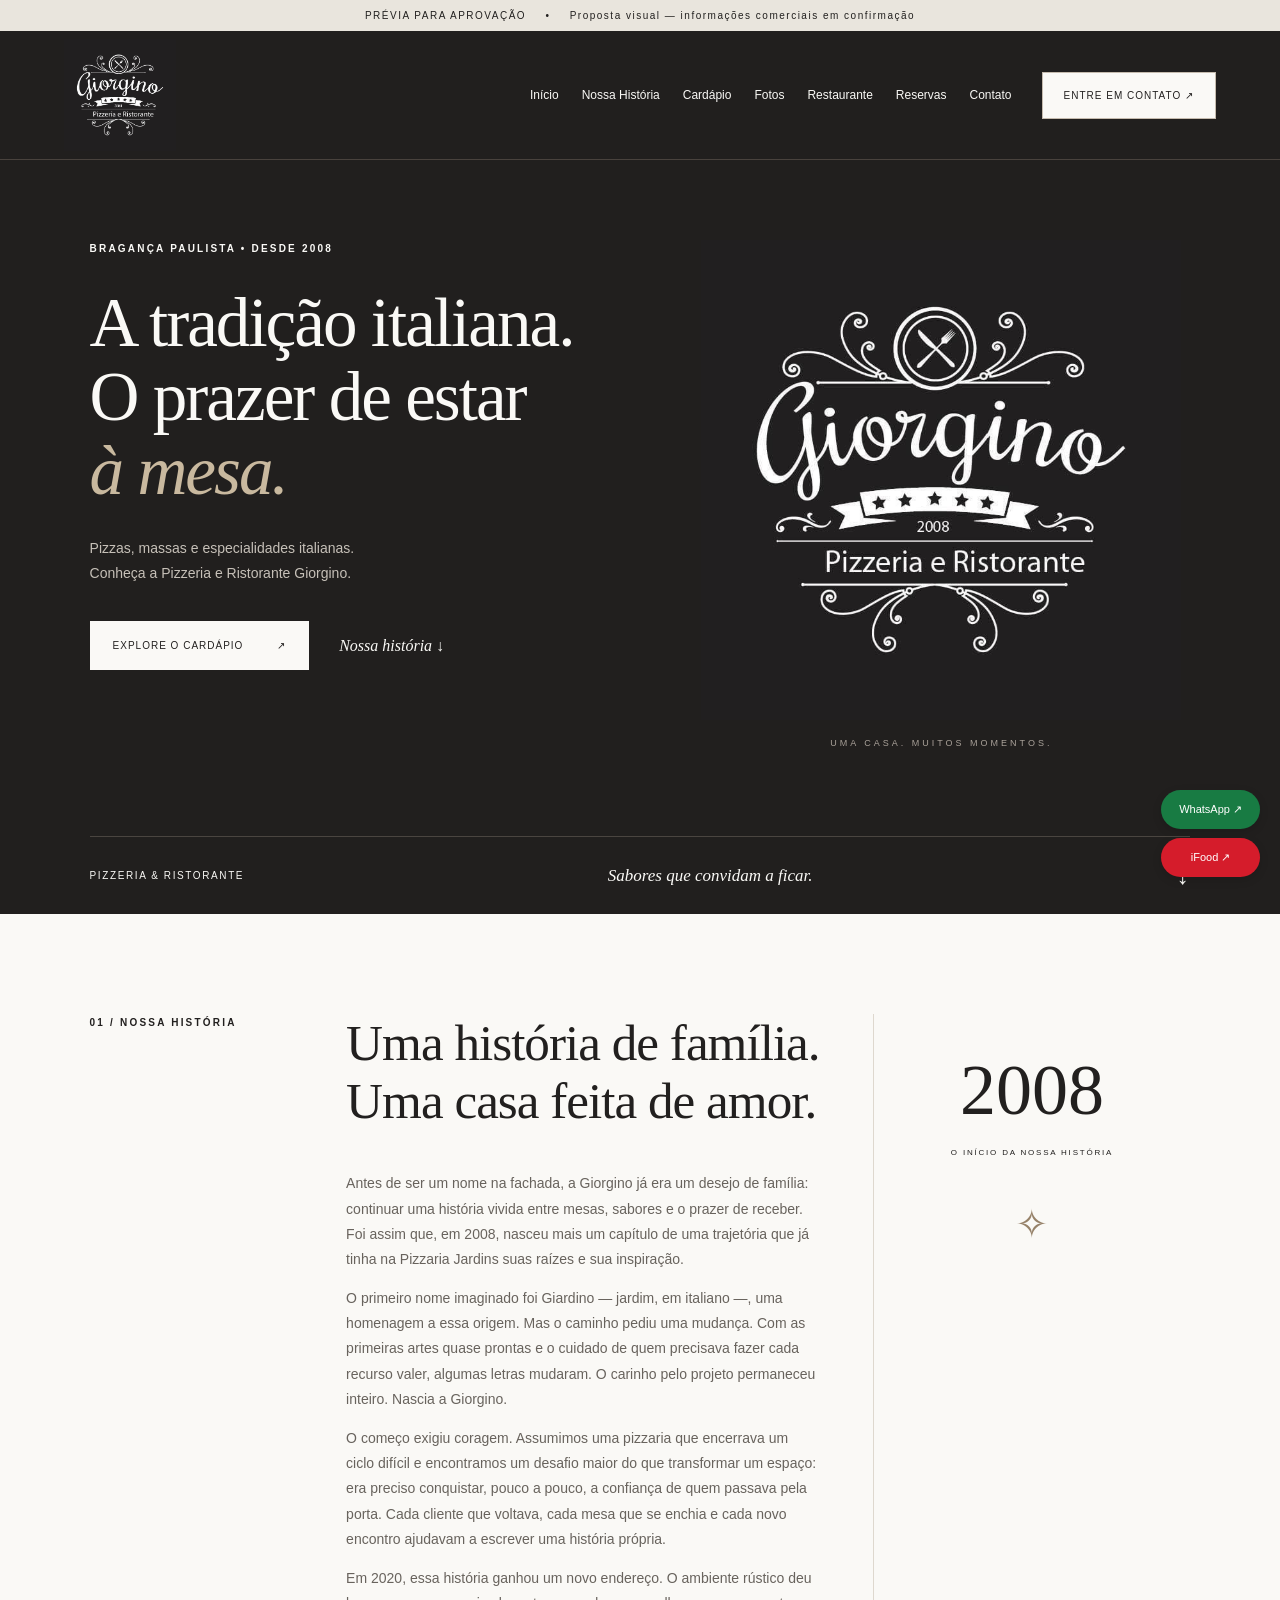
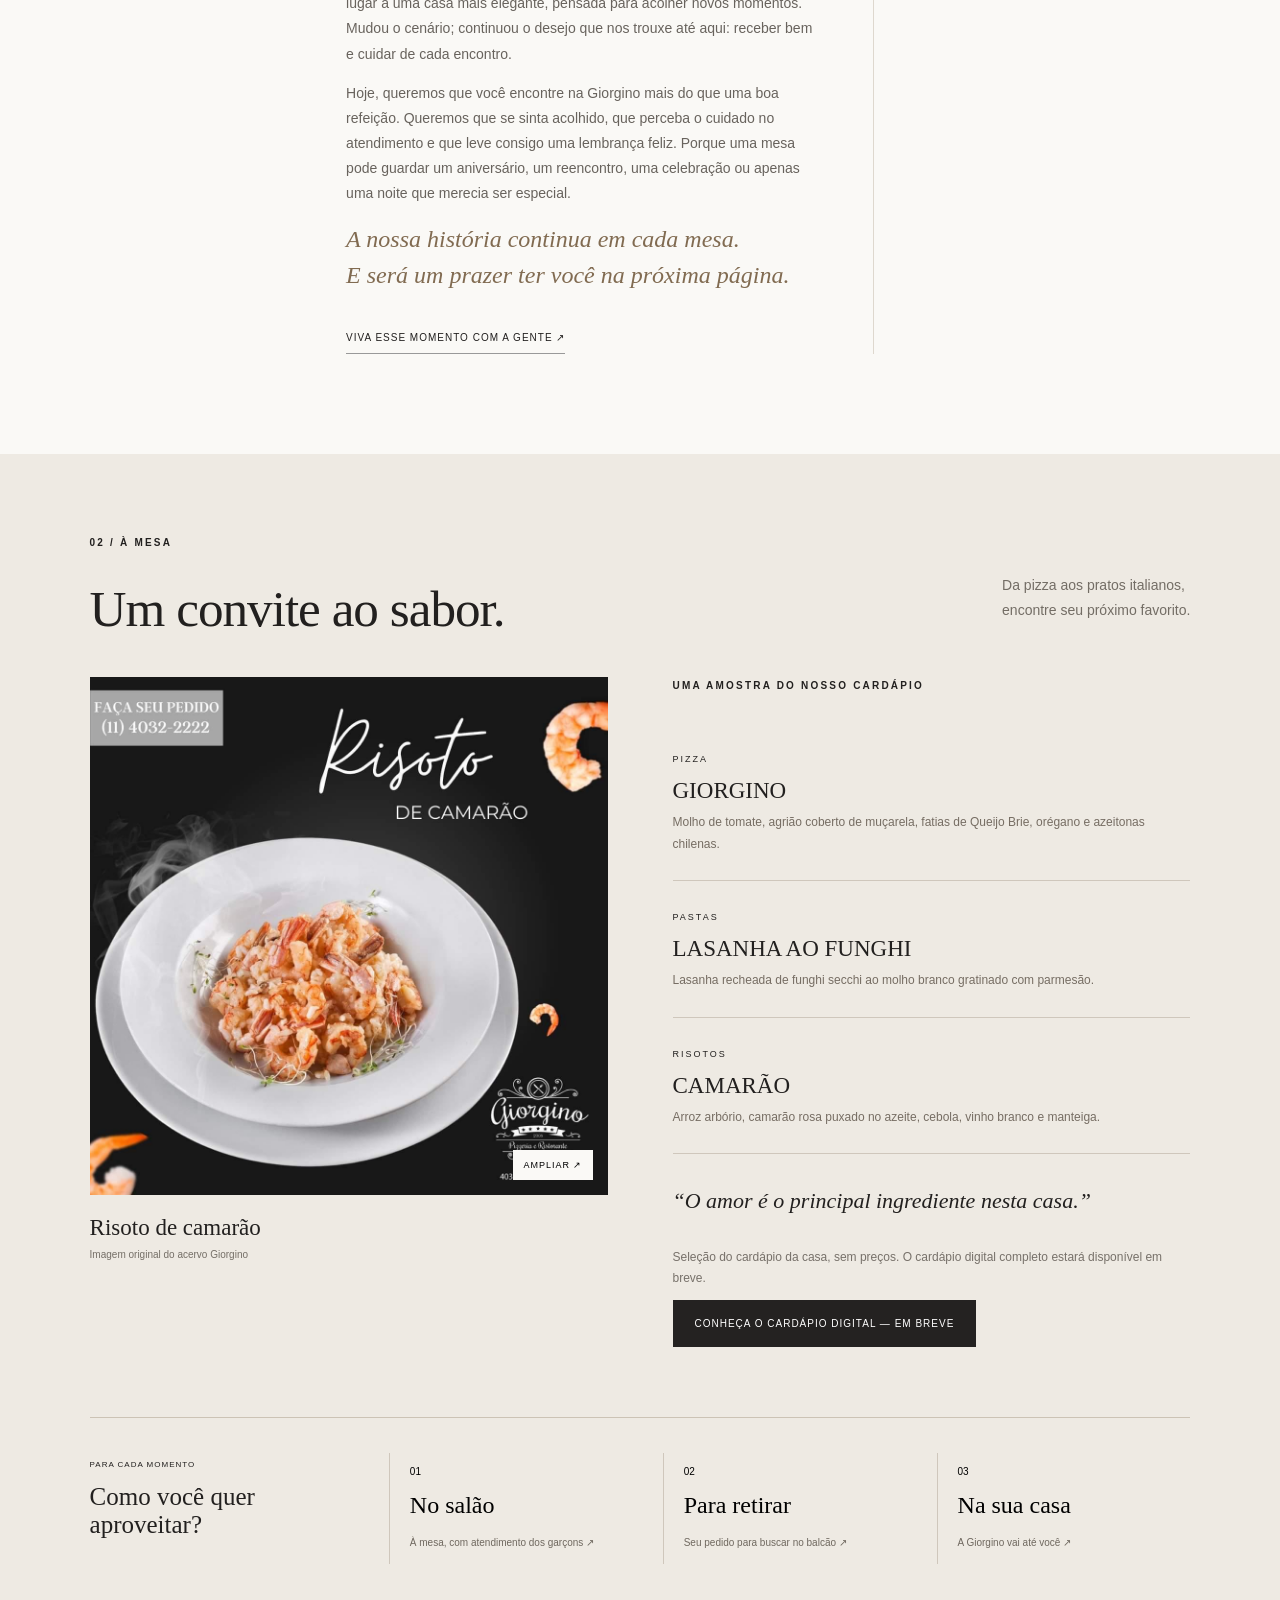
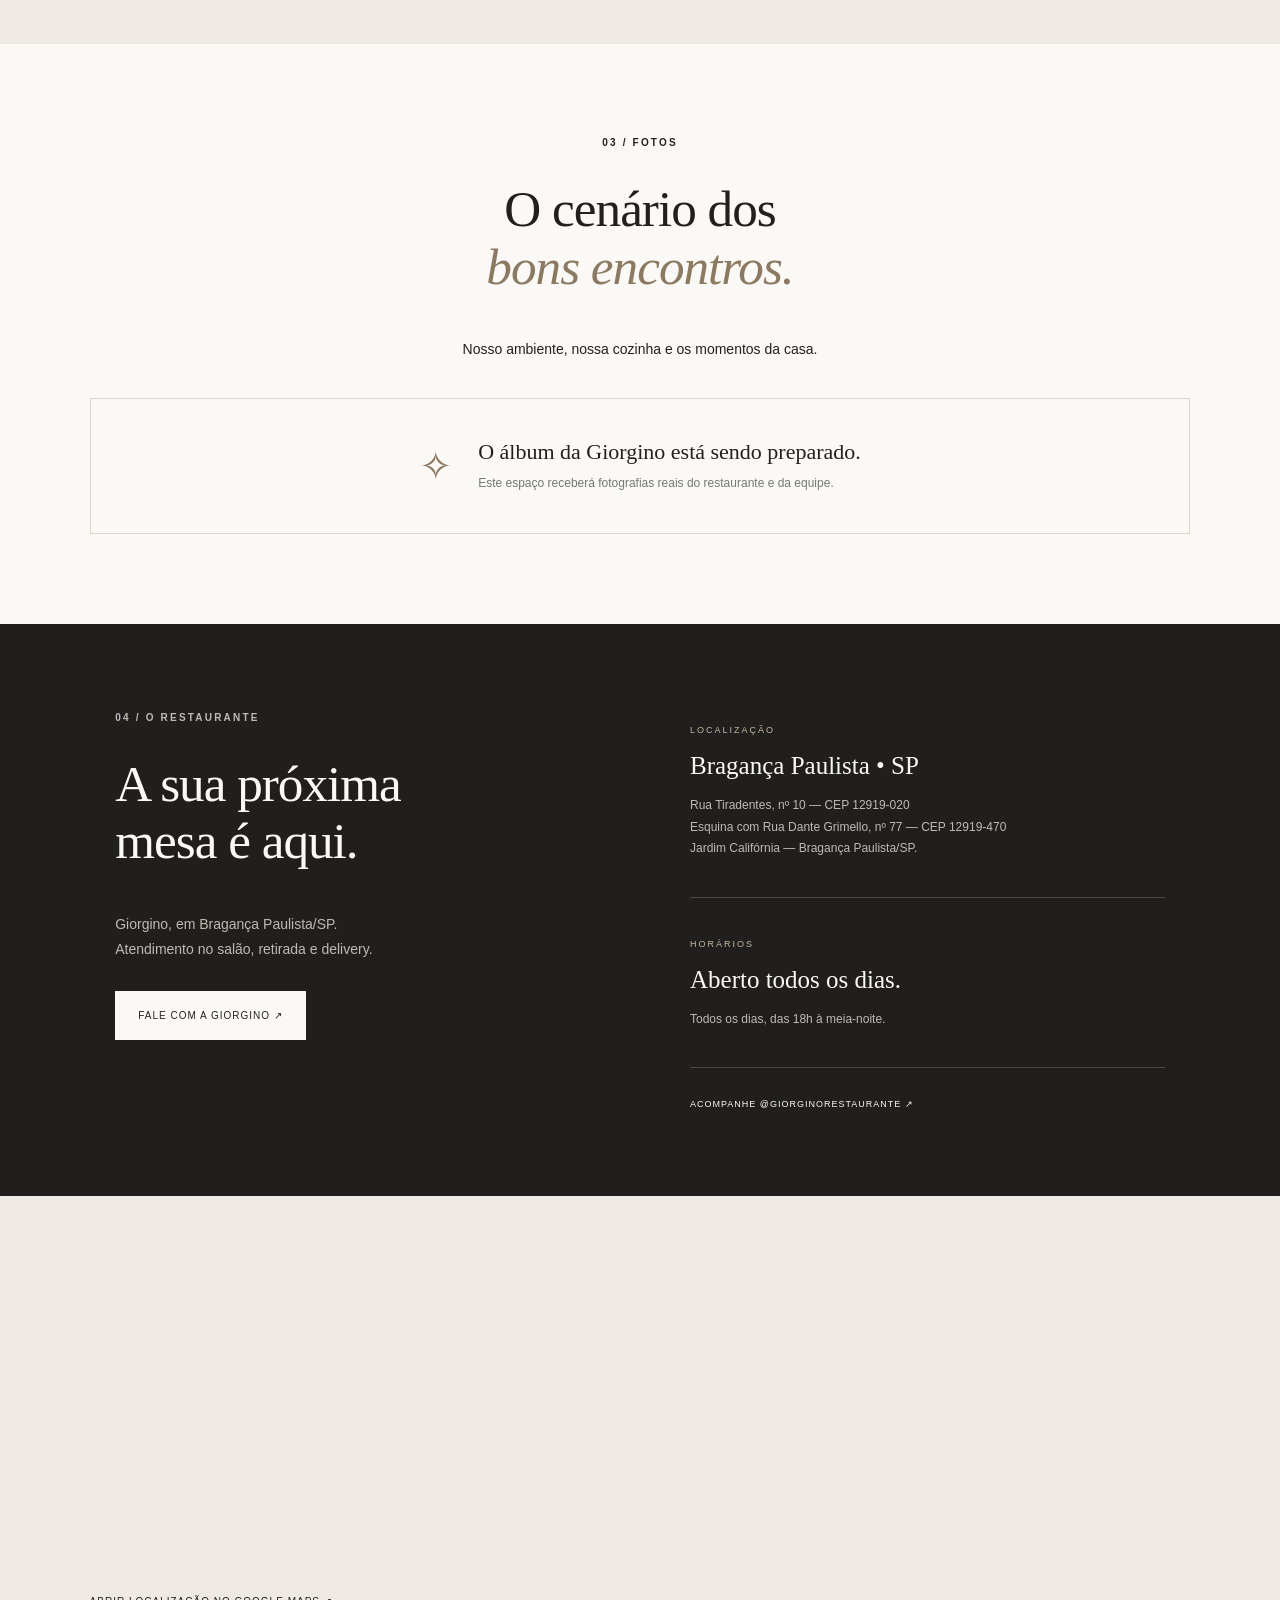
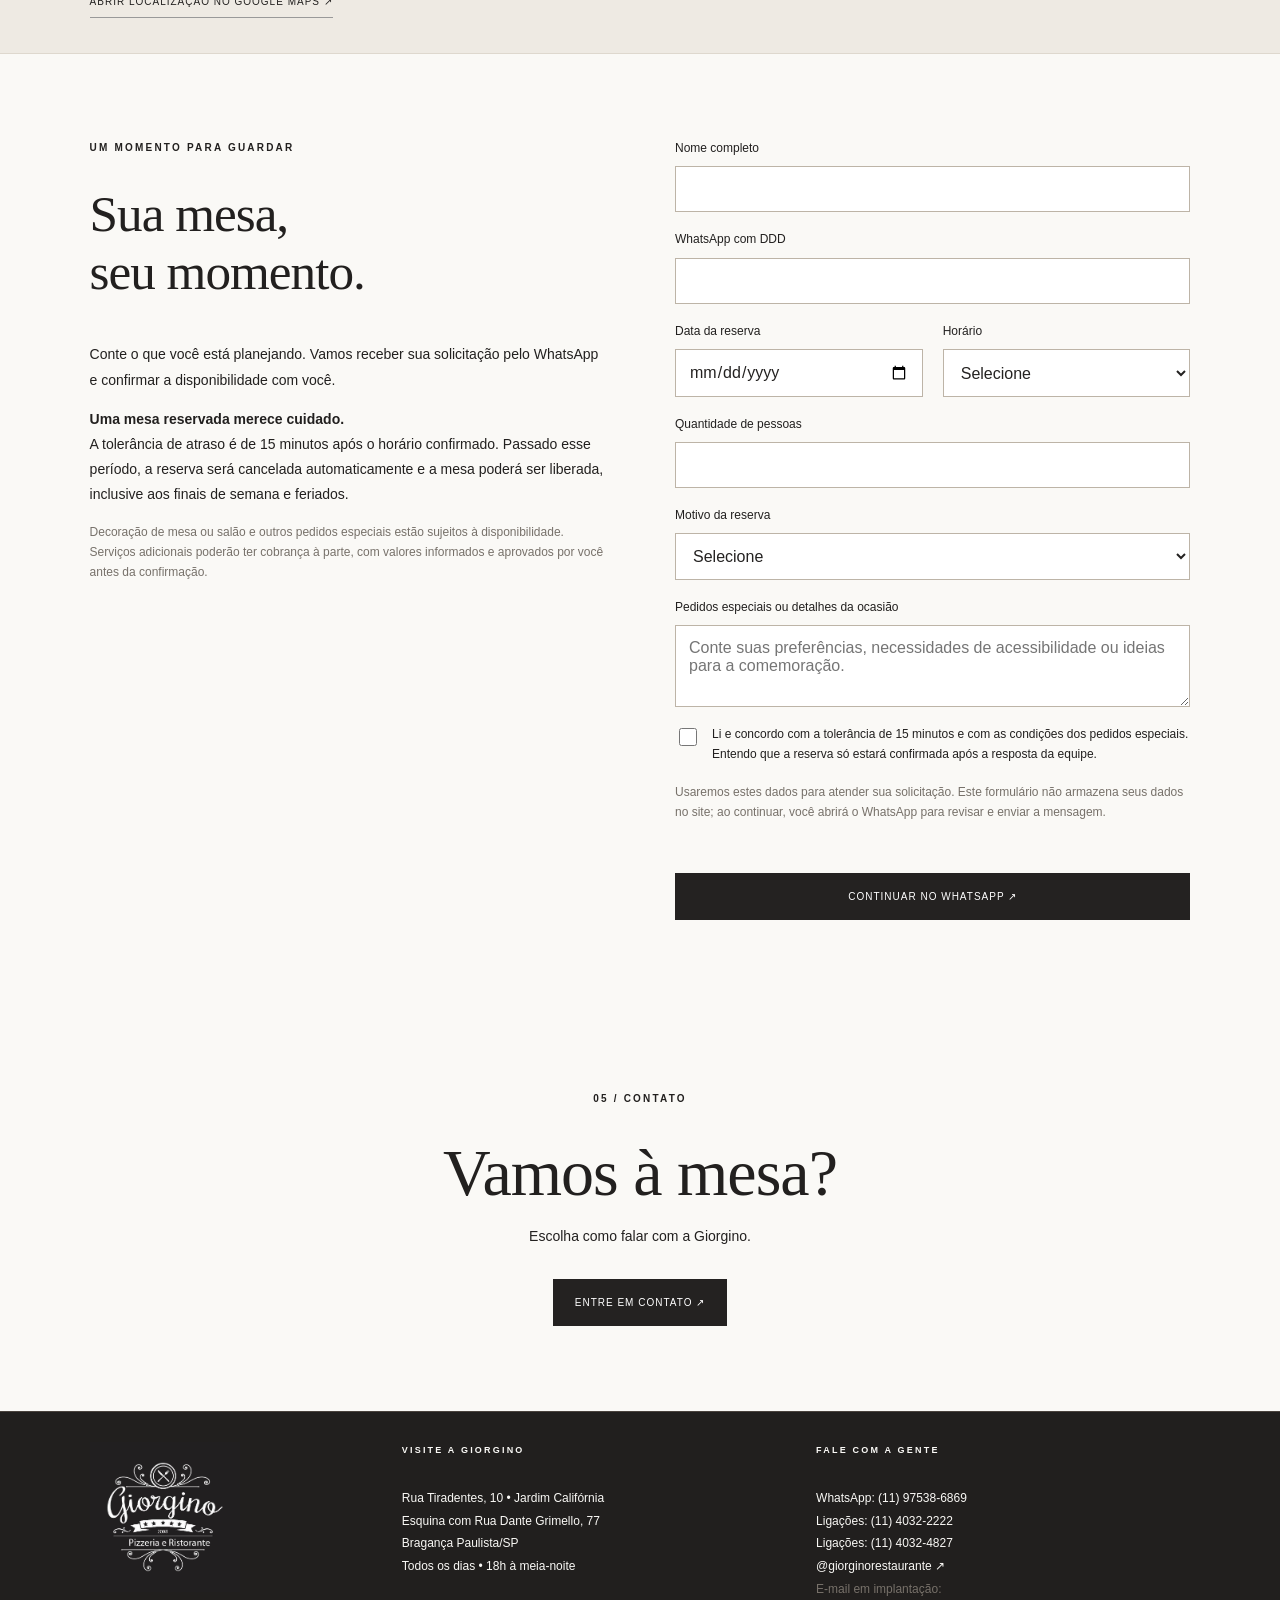
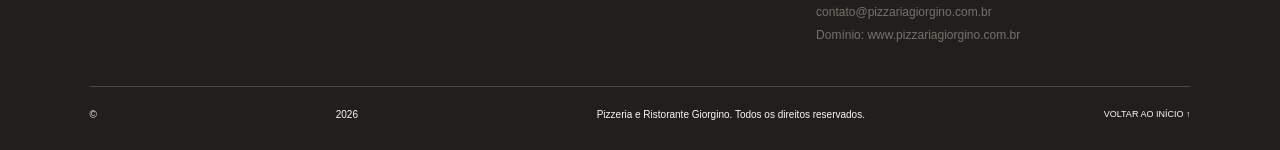
==== commit 18fb7ca3: "Inclui historia, amostra do cardapio e reservas pelo WhatsApp" ====
--- a/previa.html
+++ b/previa.html
@@ -1,17 +1,17 @@
 <!doctype html>
-<html lang="pt-BR"><head><meta charset="utf-8"><meta name="viewport" content="width=device-width,initial-scale=1"><meta name="robots" content="noindex,nofollow"><title>Giorgino • Prévia visual</title><link rel="stylesheet" href="previa.css?v=2"></head>
+<html lang="pt-BR"><head><meta charset="utf-8"><meta name="viewport" content="width=device-width,initial-scale=1"><meta name="robots" content="noindex,nofollow"><title>Giorgino • Prévia visual</title><link rel="stylesheet" href="previa.css?v=3"></head>
 <body>
 <div class="preview">PRÉVIA PARA APROVAÇÃO <span>•</span> Proposta visual — informações comerciais em confirmação</div>
-<header><a class="brand" href="#inicio" aria-label="Giorgino — início"><img src="assets/logos/logo%20preta.jpeg" width="750" height="750" alt="Giorgino — Pizzeria e Ristorante, desde 2008"></a><button class="menu" aria-expanded="false" aria-controls="nav">Menu ☰</button><nav id="nav"><a href="#inicio">Início</a><a href="#historia">Nossa História</a><a href="#cardapio">Cardápio</a><a href="#fotos">Fotos</a><a href="#restaurante">Restaurante</a><a href="#contato">Contato</a></nav><button class="contact" data-contact>ENTRE EM CONTATO ↗</button></header>
+<header><a class="brand" href="#inicio" aria-label="Giorgino — início"><img src="assets/logos/logo%20preta.jpeg" width="750" height="750" alt="Giorgino — Pizzeria e Ristorante, desde 2008"></a><button class="menu" aria-expanded="false" aria-controls="nav">Menu ☰</button><nav id="nav"><a href="#inicio">Início</a><a href="#historia">Nossa História</a><a href="#cardapio">Cardápio</a><a href="#fotos">Fotos</a><a href="#restaurante">Restaurante</a><a href="#reservas">Reservas</a><a href="#contato">Contato</a></nav><button class="contact" data-contact>ENTRE EM CONTATO ↗</button></header>
 <main><section id="inicio" class="hero"><div class="hero-copy"><p class="eyebrow">BRAGANÇA PAULISTA • DESDE 2008</p><h1>A tradição italiana.<br>O prazer de estar<br><em>à mesa.</em></h1><p>Pizzas, massas e especialidades italianas.<br>Conheça a Pizzeria e Ristorante Giorgino.</p><div class="actions"><a class="light" href="#cardapio">EXPLORE O CARDÁPIO <span>↗</span></a><a class="text-link" href="#historia">Nossa história ↓</a></div></div><div class="hero-brand"><img src="assets/logos/logo%20preta.jpeg" alt="Logomarca oficial Giorgino, Pizzeria e Ristorante, 2008"><p>UMA CASA. MUITOS MOMENTOS.</p></div><div class="hero-foot"><span>PIZZERIA & RISTORANTE</span><span>Sabores que convidam a ficar.</span><a href="#historia" aria-label="Conhecer a história">↓</a></div></section>
-<section id="historia" class="story"><p class="eyebrow">01 / NOSSA HISTÓRIA</p><div><h2>Desde 2008,<br>um lugar à sua mesa.</h2><p>Em Bragança Paulista, a Giorgino reúne pizzas, massas e pratos da cozinha italiana. Uma casa para compartilhar o sabor e fazer da refeição um encontro.</p><p class="note">A história completa da casa será acrescentada com as informações da família Giorgino.</p><a class="under" href="#restaurante">CONHEÇA O RESTAURANTE ↗</a></div><div class="year">2008<small>O INÍCIO DA NOSSA HISTÓRIA</small><span>✧</span></div></section>
-<section id="cardapio" class="food"><div class="section-head"><div><p class="eyebrow">02 / À MESA</p><h2>Um convite ao sabor.</h2></div><p>Da pizza aos pratos italianos,<br>encontre seu próximo favorito.</p></div><div class="food-grid"><figure><button class="photo" data-photo><img src="assets/logos/foto%20risoto%20com%20arte.jpeg" alt="Arte original da Giorgino com risoto de camarão" loading="lazy"><span>AMPLIAR ↗</span></button><figcaption>Risoto de camarão <small>Imagem original do acervo Giorgino</small></figcaption></figure><div class="categories"><article><span>01</span><div><h3>Pizzas</h3><p>O sabor que reúne todo mundo à mesa.</p></div><b>↗</b></article><article><span>02</span><div><h3>Massas</h3><p>Um encontro com a cozinha italiana.</p></div><b>↗</b></article><article><span>03</span><div><h3>Especialidades</h3><p>Pratos para descobrir e saborear.</p></div><b>↗</b></article><p class="note">Cardápio em preparação. Produtos, ingredientes, disponibilidade e preços serão cadastrados a partir do cardápio oficial atualizado.</p></div></div><div class="modes"><div><small>PARA CADA MOMENTO</small><h3>Como você quer aproveitar?</h3></div><button data-mode="Salão">01 <strong>No salão</strong><span>À mesa, com atendimento dos garçons ↗</span></button><button data-mode="Retirada">02 <strong>Para retirar</strong><span>Seu pedido para buscar no balcão ↗</span></button><button data-mode="Delivery">03 <strong>Na sua casa</strong><span>A Giorgino vai até você ↗</span></button></div></section>
+<section id="historia" class="story"><p class="eyebrow">01 / NOSSA HISTÓRIA</p><div><h2>Uma história de família.<br>Uma casa feita de amor.</h2><p>Antes de ser um nome na fachada, a Giorgino já era um desejo de família: continuar uma história vivida entre mesas, sabores e o prazer de receber. Foi assim que, em 2008, nasceu mais um capítulo de uma trajetória que já tinha na Pizzaria Jardins suas raízes e sua inspiração.</p><p>O primeiro nome imaginado foi Giardino — jardim, em italiano —, uma homenagem a essa origem. Mas o caminho pediu uma mudança. Com as primeiras artes quase prontas e o cuidado de quem precisava fazer cada recurso valer, algumas letras mudaram. O carinho pelo projeto permaneceu inteiro. Nascia a Giorgino.</p><p>O começo exigiu coragem. Assumimos uma pizzaria que encerrava um ciclo difícil e encontramos um desafio maior do que transformar um espaço: era preciso conquistar, pouco a pouco, a confiança de quem passava pela porta. Cada cliente que voltava, cada mesa que se enchia e cada novo encontro ajudavam a escrever uma história própria.</p><p>Em 2020, essa história ganhou um novo endereço. O ambiente rústico deu lugar a uma casa mais elegante, pensada para acolher novos momentos. Mudou o cenário; continuou o desejo que nos trouxe até aqui: receber bem e cuidar de cada encontro.</p><p>Hoje, queremos que você encontre na Giorgino mais do que uma boa refeição. Queremos que se sinta acolhido, que perceba o cuidado no atendimento e que leve consigo uma lembrança feliz. Porque uma mesa pode guardar um aniversário, um reencontro, uma celebração ou apenas uma noite que merecia ser especial.</p><p class="story-signature">A nossa história continua em cada mesa.<br>E será um prazer ter você na próxima página.</p><a class="under" href="#reservas">VIVA ESSE MOMENTO COM A GENTE ↗</a></div><div class="year">2008<small>O INÍCIO DA NOSSA HISTÓRIA</small><span>✧</span></div></section>
+<section id="cardapio" class="food"><div class="section-head"><div><p class="eyebrow">02 / À MESA</p><h2>Um convite ao sabor.</h2></div><p>Da pizza aos pratos italianos,<br>encontre seu próximo favorito.</p></div><div class="food-grid"><figure><button class="photo" data-photo><img src="assets/logos/foto%20risoto%20com%20arte.jpeg" alt="Arte original da Giorgino com risoto de camarão" loading="lazy"><span>AMPLIAR ↗</span></button><figcaption>Risoto de camarão <small>Imagem original do acervo Giorgino</small></figcaption></figure><div class="categories menu-sample"><p class="eyebrow">UMA AMOSTRA DO NOSSO CARDÁPIO</p><article><div><small>PIZZA</small><h3>GIORGINO</h3><p>Molho de tomate, agrião coberto de muçarela, fatias de Queijo Brie, orégano e azeitonas chilenas.</p></div></article><article><div><small>PASTAS</small><h3>LASANHA AO FUNGHI</h3><p>Lasanha recheada de funghi secchi ao molho branco gratinado com parmesão.</p></div></article><article><div><small>RISOTOS</small><h3>CAMARÃO</h3><p>Arroz arbório, camarão rosa puxado no azeite, cebola, vinho branco e manteiga.</p></div></article><p class="menu-motto">“O amor é o principal ingrediente nesta casa.”</p><p class="note">Seleção do cardápio da casa, sem preços. O cardápio digital completo estará disponível em breve.</p><button class="dark" data-mode="Cardápio digital">CONHEÇA O CARDÁPIO DIGITAL — EM BREVE</button></div></div><div class="modes"><div><small>PARA CADA MOMENTO</small><h3>Como você quer aproveitar?</h3></div><button data-mode="Salão">01 <strong>No salão</strong><span>À mesa, com atendimento dos garçons ↗</span></button><button data-mode="Retirada">02 <strong>Para retirar</strong><span>Seu pedido para buscar no balcão ↗</span></button><button data-mode="Delivery">03 <strong>Na sua casa</strong><span>A Giorgino vai até você ↗</span></button></div></section>
 <section id="fotos" class="gallery"><p class="eyebrow">03 / FOTOS</p><h2>O cenário dos<br><em>bons encontros.</em></h2><p>Nosso ambiente, nossa cozinha e os momentos da casa.</p><div class="gallery-pending"><span>✧</span><p>O álbum da Giorgino está sendo preparado.<small>Este espaço receberá fotografias reais do restaurante e da equipe.</small></p></div></section>
-<section id="restaurante" class="visit"><div><p class="eyebrow">04 / O RESTAURANTE</p><h2>A sua próxima<br>mesa é aqui.</h2><p>Giorgino, em Bragança Paulista/SP.<br>Atendimento no salão, retirada e delivery.</p><button class="light" data-contact>FALE COM A GIORGINO ↗</button></div><div class="visit-info"><article><small>LOCALIZAÇÃO</small><h3>Bragança Paulista • SP</h3><p>Endereço completo e mapa em confirmação.</p></article><article><small>HORÁRIOS</small><h3>Vamos receber você.</h3><p>Horários de atendimento em confirmação.</p></article><a href="https://www.instagram.com/giorginorestaurante/" target="_blank" rel="noopener">ACOMPANHE @GIORGINORESTAURANTE ↗</a></div></section>
-<section id="contato" class="closing"><p class="eyebrow">05 / CONTATO</p><h2>Vamos à mesa?</h2><p>Escolha como falar com a Giorgino.</p><button class="dark" data-contact>ENTRE EM CONTATO ↗</button></section></main>
-<footer><a class="footer-brand" href="#inicio" aria-label="Giorgino — início"><img src="assets/logos/logo%20preta.jpeg" width="750" height="750" alt="Logomarca oficial Giorgino — Pizzeria e Ristorante"></a><p>Bragança Paulista / SP</p><a href="#inicio">VOLTAR AO INÍCIO ↑</a></footer>
-<aside class="floating" aria-label="Canais de pedido"><button class="wa" data-contact aria-label="WhatsApp: link em confirmação">WhatsApp ↗</button><button class="ifood" data-contact aria-label="iFood: loja em confirmação">iFood ↗</button></aside>
-<dialog id="contact-dialog"><button class="close" aria-label="Fechar">×</button><p class="eyebrow">ESTAMOS POR AQUI</p><h2>Fale com a Giorgino.</h2><p>Na versão final, escolha seu canal preferido:</p><div class="channels"><p><strong>WhatsApp</strong><small>Conversa e pedidos • link oficial pendente</small></p><p><strong>Telefone</strong><small>Número atual em confirmação</small></p><p><strong>iFood</strong><small>Loja oficial • link pendente</small></p></div><p class="note">Esta é uma prévia visual. Os canais de pedido serão ativados após a confirmação dos contatos oficiais.</p></dialog>
+<section id="restaurante" class="visit"><div><p class="eyebrow">04 / O RESTAURANTE</p><h2>A sua próxima<br>mesa é aqui.</h2><p>Giorgino, em Bragança Paulista/SP.<br>Atendimento no salão, retirada e delivery.</p><button class="light" data-contact>FALE COM A GIORGINO ↗</button></div><div class="visit-info"><article><small>LOCALIZAÇÃO</small><h3>Bragança Paulista • SP</h3><p>Rua Tiradentes, nº 10 — CEP 12919-020<br>Esquina com Rua Dante Grimello, nº 77 — CEP 12919-470<br>Jardim Califórnia — Bragança Paulista/SP.</p></article><article><small>HORÁRIOS</small><h3>Aberto todos os dias.</h3><p>Todos os dias, das 18h à meia-noite.</p></article><a href="https://www.instagram.com/giorginorestaurante/" target="_blank" rel="noopener">ACOMPANHE @GIORGINORESTAURANTE ↗</a></div></section>
+<div class="map-wrap"><iframe title="Mapa — Giorgino, Rua Tiradentes, 10, Jardim Califórnia, Bragança Paulista" loading="lazy" referrerpolicy="no-referrer-when-downgrade" src="https://maps.google.com/maps?q=Rua%20Tiradentes%2010%20Jardim%20California%20Braganca%20Paulista%20SP&amp;output=embed"></iframe><a class="under" target="_blank" rel="noopener" href="https://www.google.com/maps/search/?api=1&amp;query=Rua+Tiradentes+10+Jardim+California+Braganca+Paulista+SP">ABRIR LOCALIZAÇÃO NO GOOGLE MAPS ↗</a></div><section id="reservas" class="reservations"><div><p class="eyebrow">UM MOMENTO PARA GUARDAR</p><h2>Sua mesa,<br>seu momento.</h2><p>Conte o que você está planejando. Vamos receber sua solicitação pelo WhatsApp e confirmar a disponibilidade com você.</p><p><strong>Uma mesa reservada merece cuidado.</strong><br>A tolerância de atraso é de 15 minutos após o horário confirmado. Passado esse período, a reserva será cancelada automaticamente e a mesa poderá ser liberada, inclusive aos finais de semana e feriados.</p><p class="note">Decoração de mesa ou salão e outros pedidos especiais estão sujeitos à disponibilidade. Serviços adicionais poderão ter cobrança à parte, com valores informados e aprovados por você antes da confirmação.</p></div><form id="reservation-form"><label>Nome completo<input name="name" autocomplete="name" required maxlength="100"></label><label>WhatsApp com DDD<input name="phone" type="tel" autocomplete="tel" required pattern="[+()0-9 .-]{10,20}" maxlength="20"></label><div class="form-row"><label>Data da reserva<input name="date" type="date" required></label><label>Horário<select name="time" required><option value="">Selecione</option></select></label></div><label>Quantidade de pessoas<input name="people" type="number" min="1" step="1" required></label><label>Motivo da reserva<select name="occasion" required><option value="">Selecione</option><option>Jantar</option><option>Aniversário</option><option>Encontro a dois</option><option>Reunião de família ou amigos</option><option>Confraternização</option><option>Outro motivo</option></select></label><label>Pedidos especiais ou detalhes da ocasião<textarea name="requests" rows="3" maxlength="1500" placeholder="Conte suas preferências, necessidades de acessibilidade ou ideias para a comemoração."></textarea></label><label class="consent"><input name="terms" type="checkbox" required><span>Li e concordo com a tolerância de 15 minutos e com as condições dos pedidos especiais. Entendo que a reserva só estará confirmada após a resposta da equipe.</span></label><p class="note">Usaremos estes dados para atender sua solicitação. Este formulário não armazena seus dados no site; ao continuar, você abrirá o WhatsApp para revisar e enviar a mensagem.</p><p id="reservation-status" role="status"></p><button class="dark" type="submit">CONTINUAR NO WHATSAPP ↗</button></form></section><section id="contato" class="closing"><p class="eyebrow">05 / CONTATO</p><h2>Vamos à mesa?</h2><p>Escolha como falar com a Giorgino.</p><button class="dark" data-contact>ENTRE EM CONTATO ↗</button></section></main>
+<footer class="full-footer"><a class="footer-brand" href="#inicio" aria-label="Giorgino — início"><img src="assets/logos/logo%20preta.jpeg" width="750" height="750" alt="Logomarca oficial Giorgino — Pizzeria e Ristorante"></a><div><p class="eyebrow">VISITE A GIORGINO</p><p>Rua Tiradentes, 10 • Jardim Califórnia<br>Esquina com Rua Dante Grimello, 77<br>Bragança Paulista/SP<br>Todos os dias • 18h à meia-noite</p></div><div><p class="eyebrow">FALE COM A GENTE</p><p><a href="https://wa.me/5511975386869" target="_blank" rel="noopener">WhatsApp: (11) 97538-6869</a><br><a href="tel:+551140322222">Ligações: (11) 4032-2222</a><br><a href="tel:+551140324827">Ligações: (11) 4032-4827</a><br><a href="https://www.instagram.com/giorginorestaurante/" target="_blank" rel="noopener">@giorginorestaurante ↗</a></p><p class="note">E-mail em implantação:<br>contato@pizzariagiorgino.com.br<br>Domínio: www.pizzariagiorgino.com.br</p></div><div class="copyright">© <span id="copyright-year">2026</span> Pizzeria e Ristorante Giorgino. Todos os direitos reservados.<a href="#inicio">VOLTAR AO INÍCIO ↑</a></div></footer>
+<aside class="floating" aria-label="Canais de pedido"><a class="wa" href="https://wa.me/5511975386869" target="_blank" rel="noopener" aria-label="Conversar com a Giorgino pelo WhatsApp">WhatsApp ↗</a><button class="ifood" data-contact aria-label="iFood: loja em confirmação">iFood ↗</button></aside>
+<dialog id="contact-dialog"><button class="close" aria-label="Fechar">×</button><p class="eyebrow">ESTAMOS POR AQUI</p><h2>Fale com a Giorgino.</h2><p>Escolha seu canal preferido:</p><div class="channels"><p><a href="https://wa.me/5511975386869" target="_blank" rel="noopener"><strong>WhatsApp ↗</strong><small>(11) 97538-6869 • Conversas, pedidos e reservas</small></a></p><p><strong>Ligações</strong><small><a href="tel:+551140322222">(11) 4032-2222</a> • <a href="tel:+551140324827">(11) 4032-4827</a></small></p><p><strong>iFood</strong><small>Loja oficial • link pendente</small></p></div><p class="note">O acesso ao iFood será ativado após a confirmação do link oficial da loja.</p></dialog>
 <dialog id="photo-dialog"><button class="close" aria-label="Fechar imagem">×</button><img src="assets/logos/foto%20risoto%20com%20arte.jpeg" alt="Arte original Giorgino: risoto de camarão"></dialog>
 <dialog id="mode-dialog"><button class="close" aria-label="Fechar">×</button><p class="eyebrow">CARDÁPIO DIGITAL</p><h2 id="mode-title"></h2><p>Este acesso terá um fluxo próprio, separado das outras modalidades.</p><p class="note">O catálogo e o envio de pedidos estarão disponíveis após o cadastro do cardápio oficial e dos contatos.</p></dialog>
-<script src="previa.js"></script></body></html>
+<script src="previa.js?v=3"></script></body></html>
--- a/previa.css
+++ b/previa.css
@@ -3,3 +3,6 @@
 /* A marca é sempre o arquivo oficial completo, sem filtros ou recortes. */
 header{background:#211f1e;color:#faf9f6;padding-top:8px;padding-bottom:8px;border-bottom-color:#49423d}.brand{display:block;flex-shrink:0;line-height:0}.brand img{display:block;width:112px;height:auto}.contact{border-color:#c5bbae;background:#faf9f6;color:#242221}.hero-brand img{max-width:480px}footer{background:#211f1e;color:#faf9f6;border-top-color:#49423d}.footer-brand{display:block;flex-shrink:0}.footer-brand img{display:block;width:150px;height:auto}@media(max-width:600px){header{gap:12px;padding-top:8px;padding-bottom:8px}.brand img{width:84px}.menu{color:#faf9f6;padding:10px 0}.contact{padding:12px 9px;font-size:8px}.hero-brand img{max-width:330px}.footer-brand img{width:150px}}
 
+
+.story-signature{font:italic 24px/1.5 Georgia!important;color:#816b51!important}.menu-sample small{font-size:9px;letter-spacing:2px}.menu-sample h3{font-size:23px;margin-top:12px}.menu-motto{font:italic 22px/1.5 Georgia;margin:30px 0}.map-wrap{padding:35px 7%;background:#eeeae3}.map-wrap iframe{width:100%;height:350px;border:0;display:block}.reservations{padding:85px 7%;display:grid;grid-template-columns:1fr 1fr;gap:70px;border-top:1px solid #ded8ce}.reservations form{display:grid;gap:18px}.reservations label{display:grid;gap:8px;font-size:12px;line-height:1.6}.reservations input,.reservations select,.reservations textarea{width:100%;font:16px Arial;padding:13px;border:1px solid #bdb4a7;background:white;border-radius:0;color:#242221}.form-row{display:grid;grid-template-columns:1fr 1fr;gap:20px}.reservations .consent{display:flex;align-items:flex-start;gap:12px}.consent input{width:18px;height:18px;flex-shrink:0;margin-top:3px}.reservations form>.note{margin:0}.full-footer{display:grid;grid-template-columns:.8fr 1.1fr 1.1fr;align-items:start;gap:40px}.full-footer p{font-size:12px;line-height:1.9}.full-footer .eyebrow{font-size:9px}.full-footer a{font-size:12px}.full-footer .copyright{grid-column:1/-1;border-top:1px solid #4e4740;padding-top:22px;display:flex;justify-content:space-between;font-size:10px;gap:20px}.copyright a{font-size:9px}.floating a{border-radius:30px;padding:13px 18px;font-size:11px;color:white;box-shadow:0 3px 10px #0002}@media(max-width:1100px){nav{gap:15px}}@media(max-width:700px){.reservations{padding:60px 7%;grid-template-columns:1fr;gap:30px}.full-footer{grid-template-columns:1fr;gap:25px}.full-footer .copyright{flex-direction:column}.form-row{gap:12px}.map-wrap iframe{height:280px}}
+.menu-sample h3{font-family:"Bernard MT Condensed",Impact,Georgia,serif}.menu-sample article p{font-family:Calibri,"Gill Sans MT",Arial,sans-serif}.menu-motto{font-family:"Bradley Hand ITC","Segoe Print",cursive}
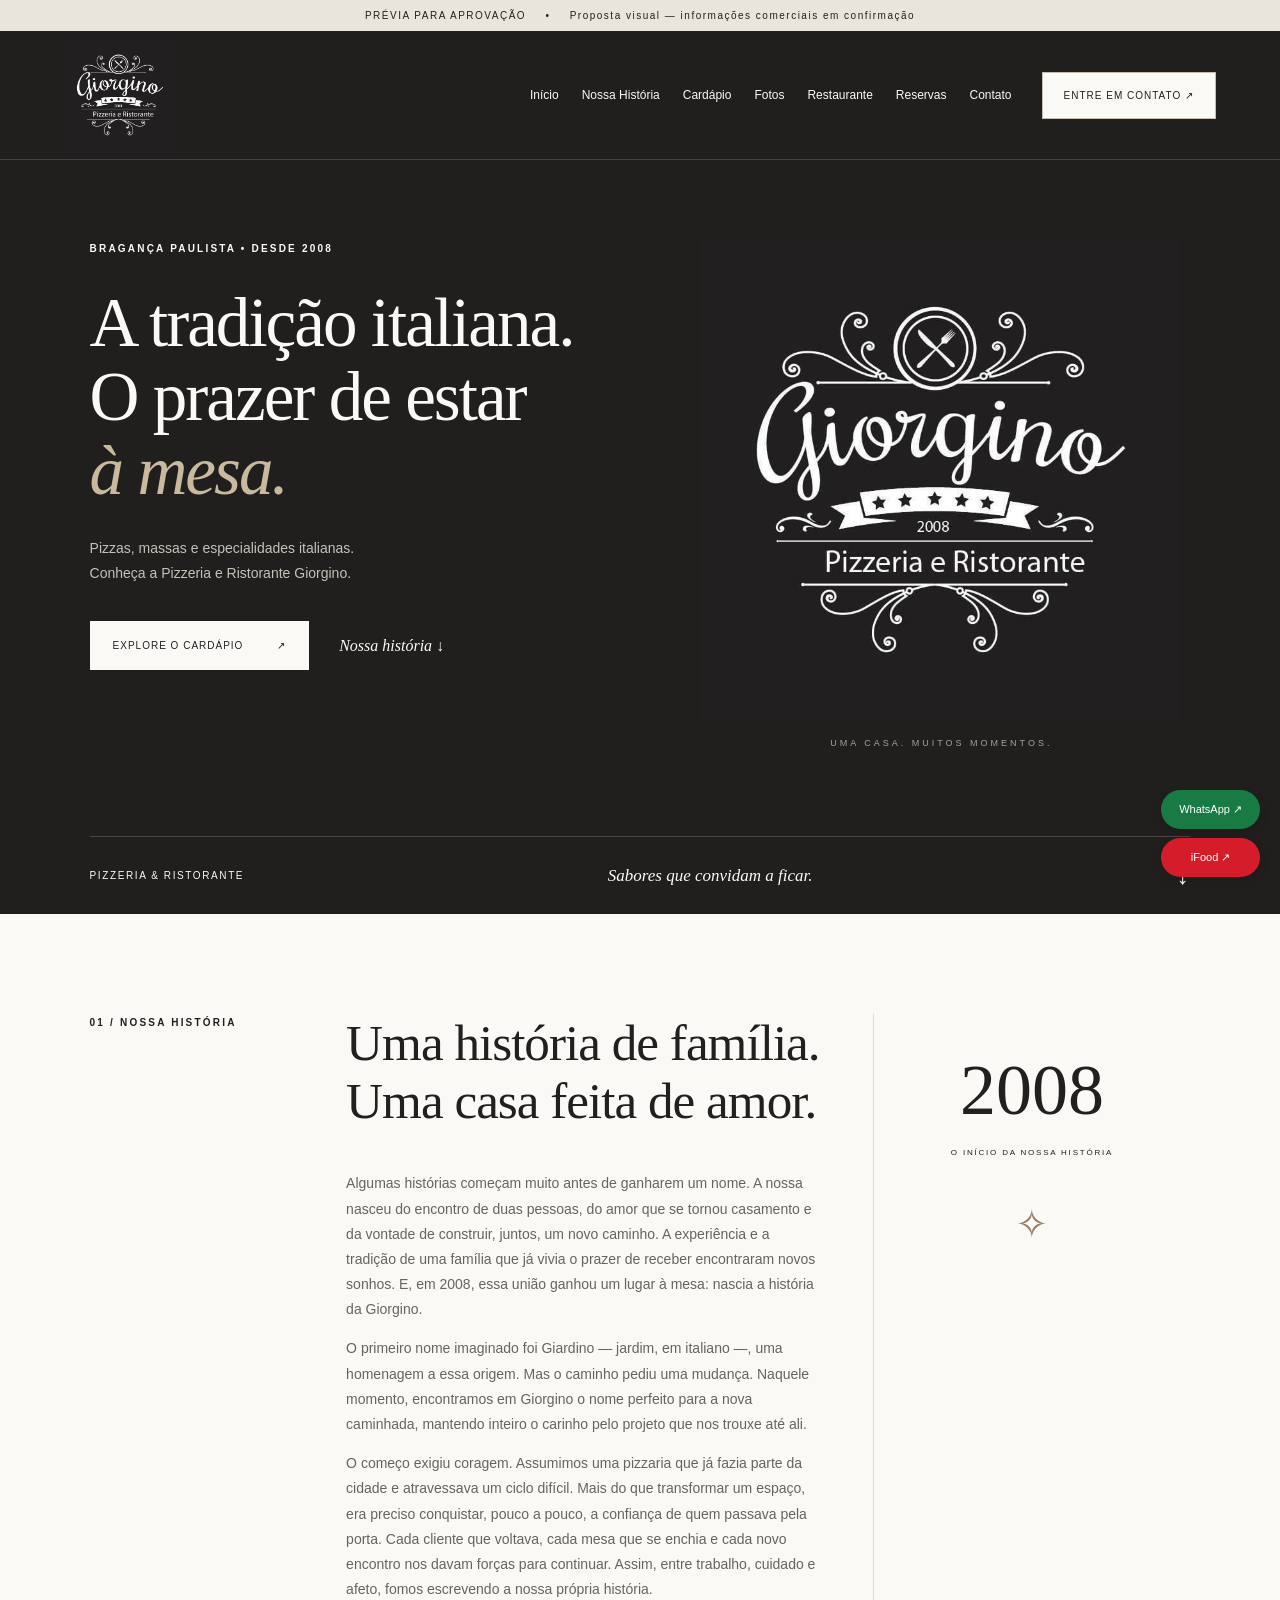
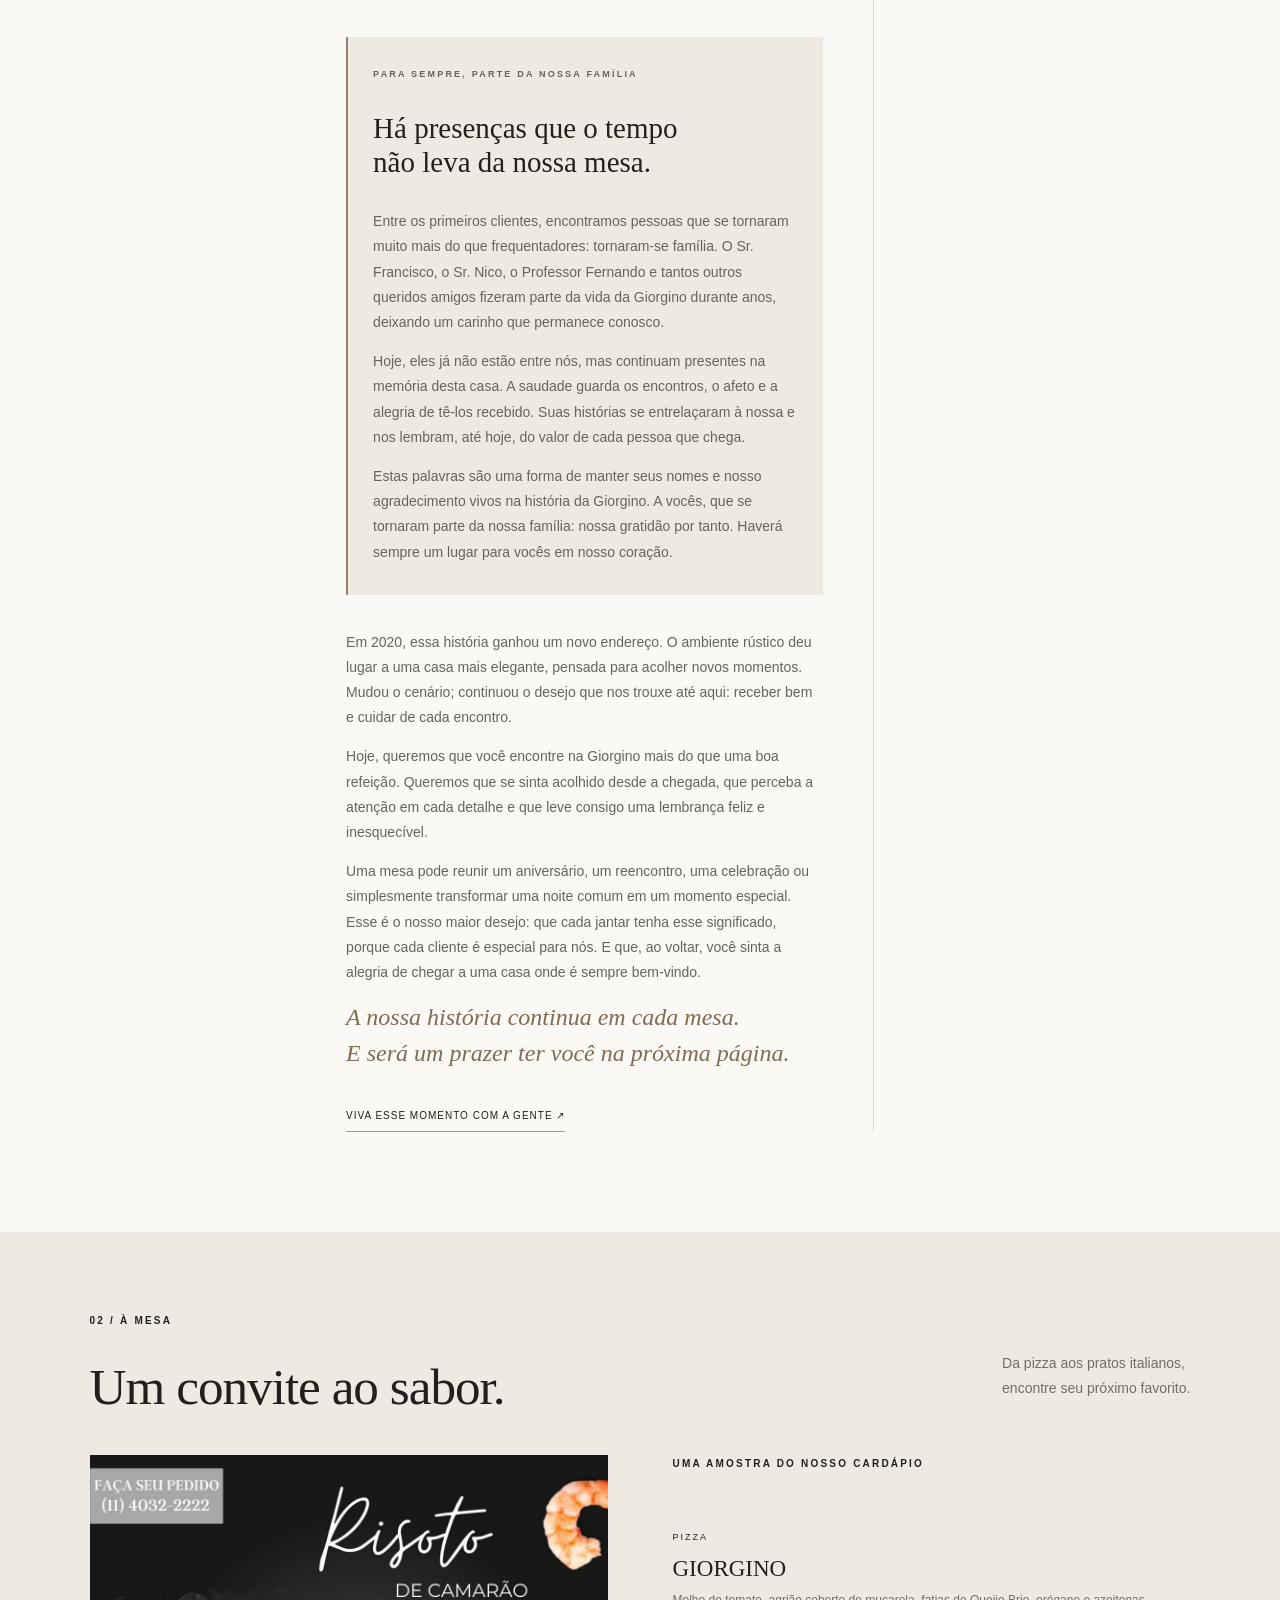
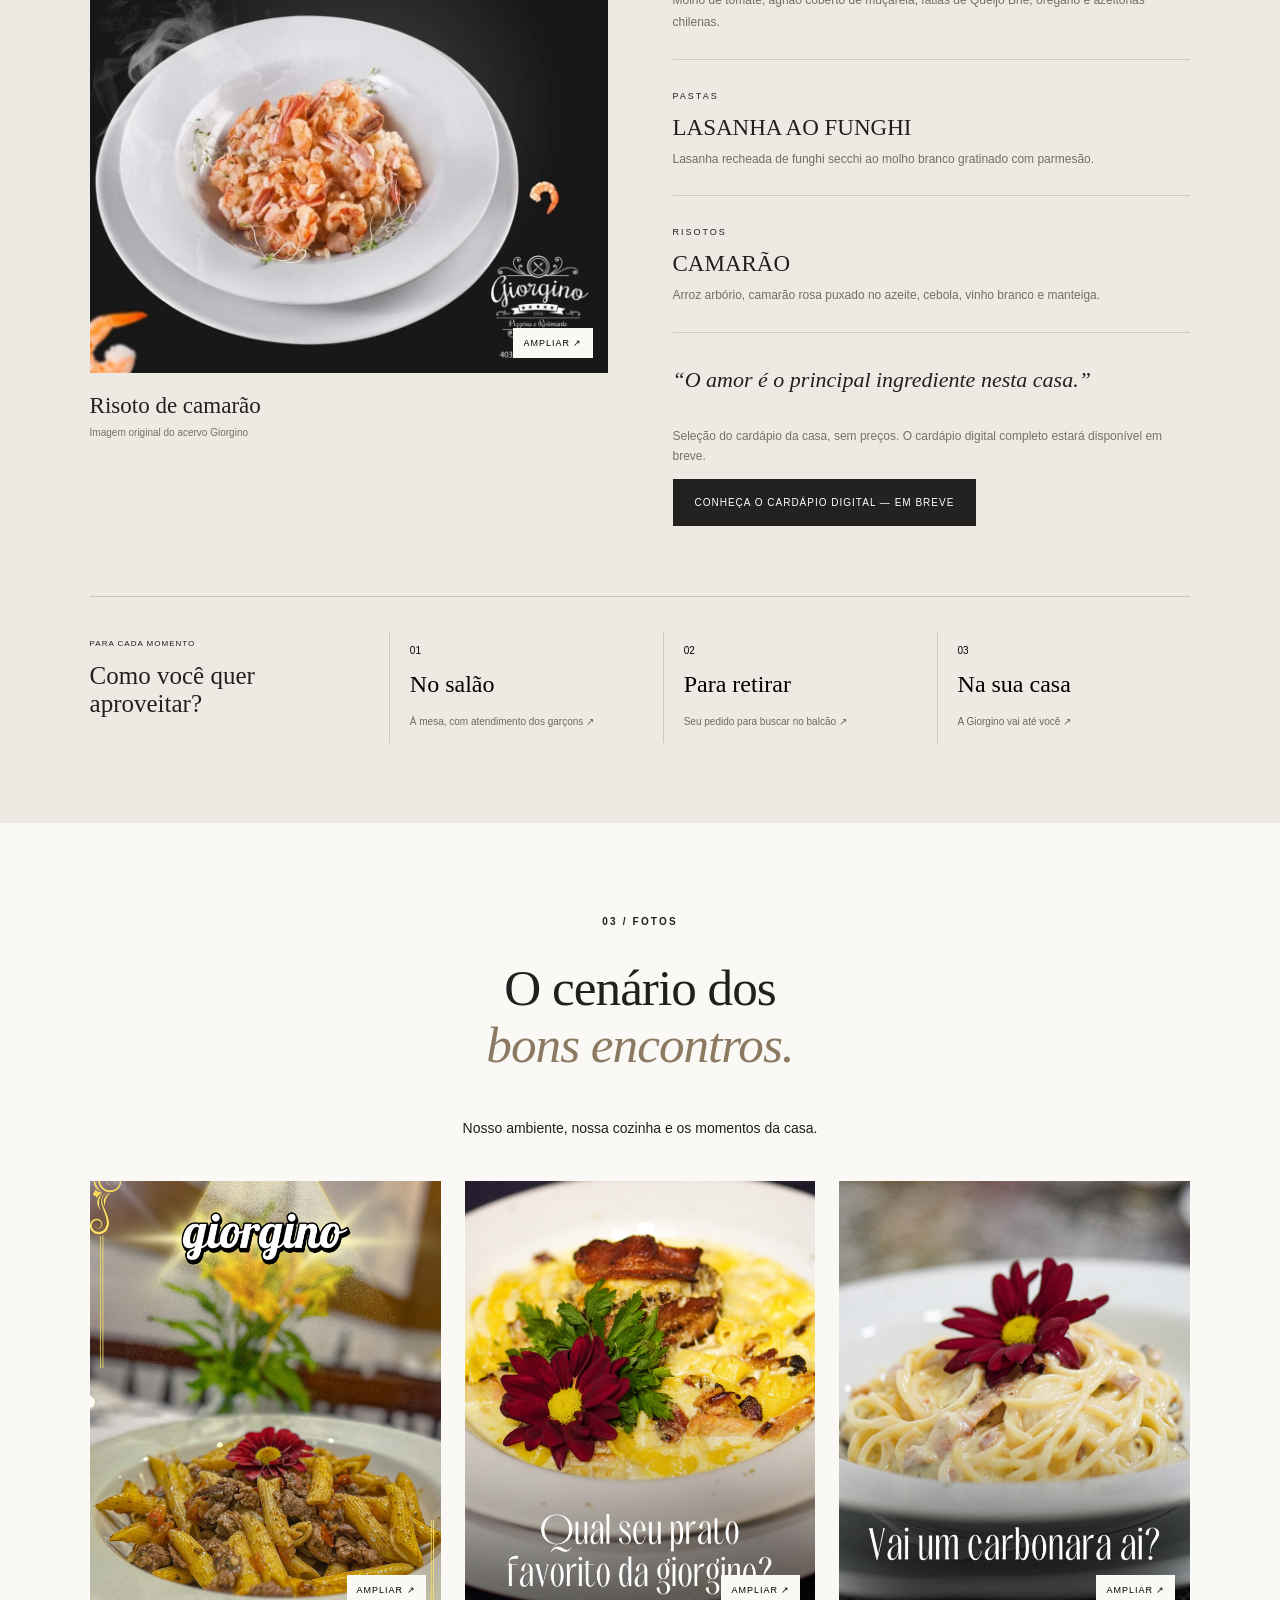
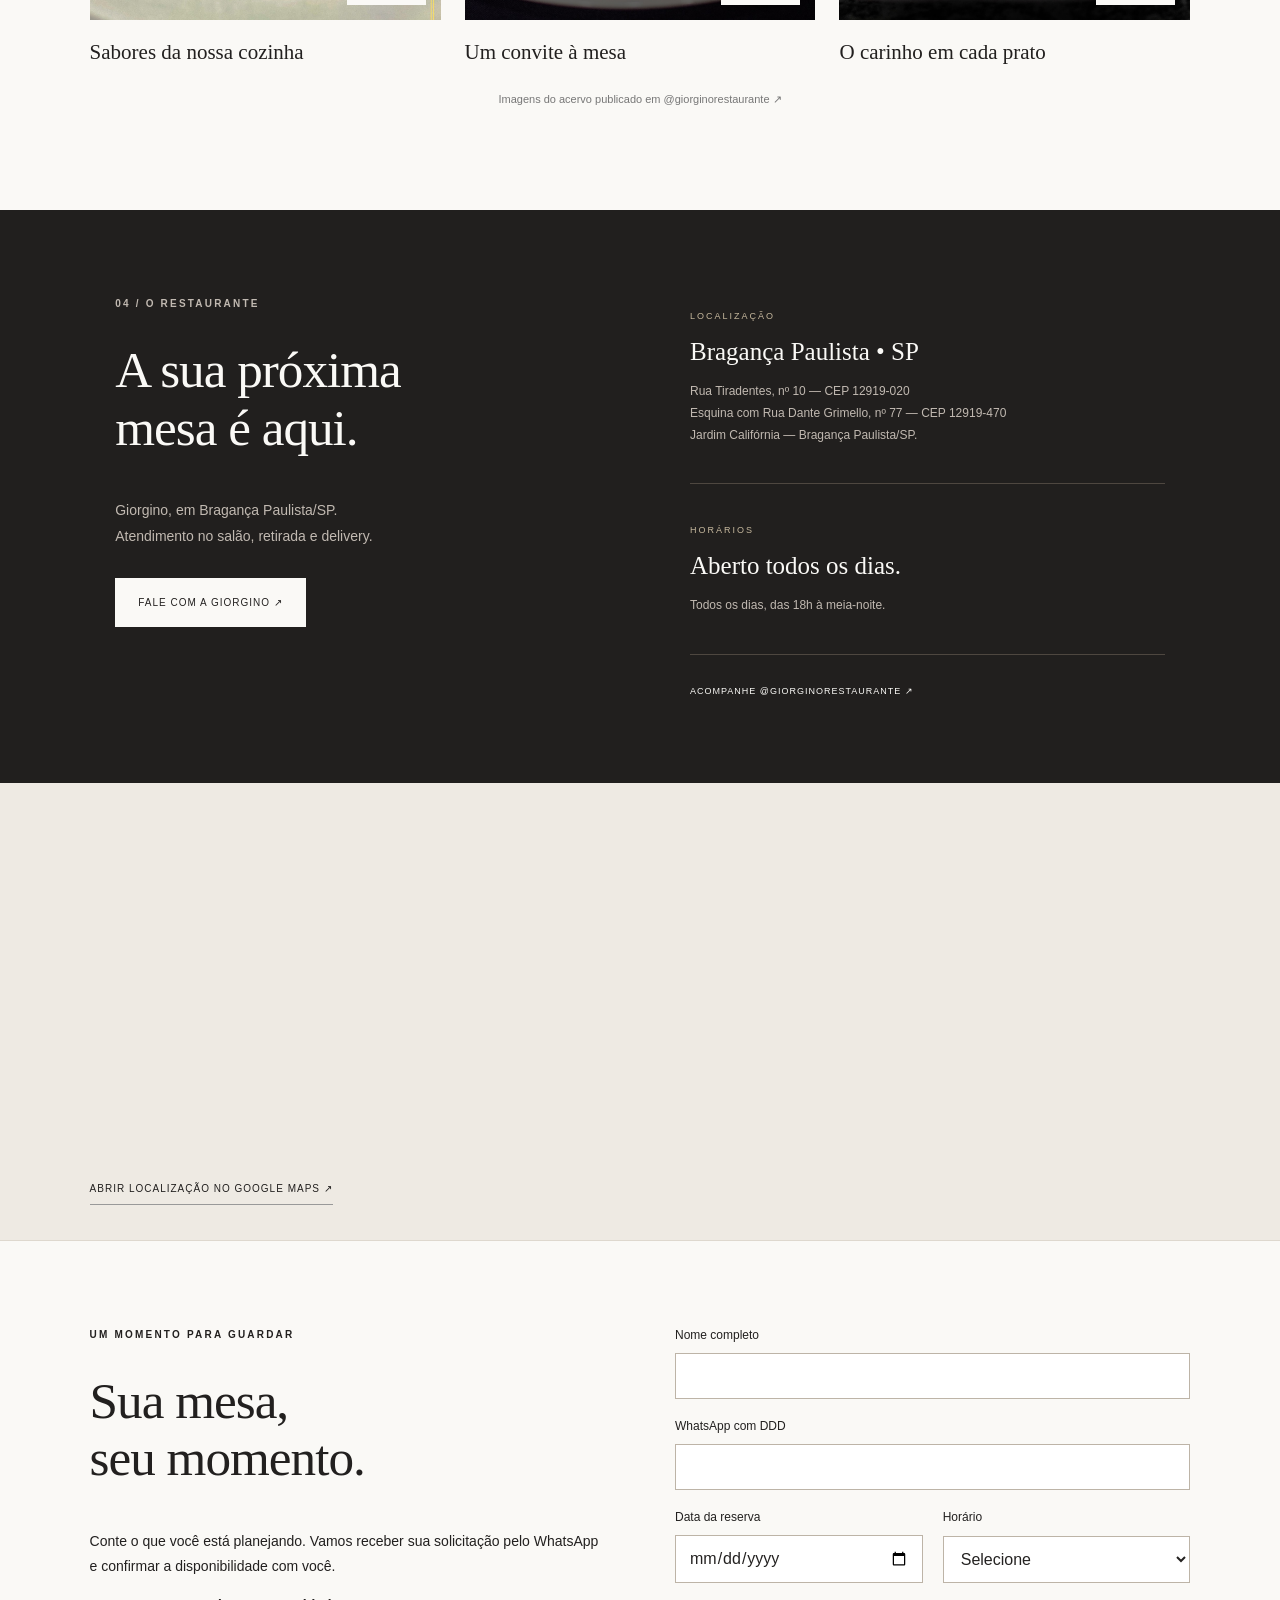
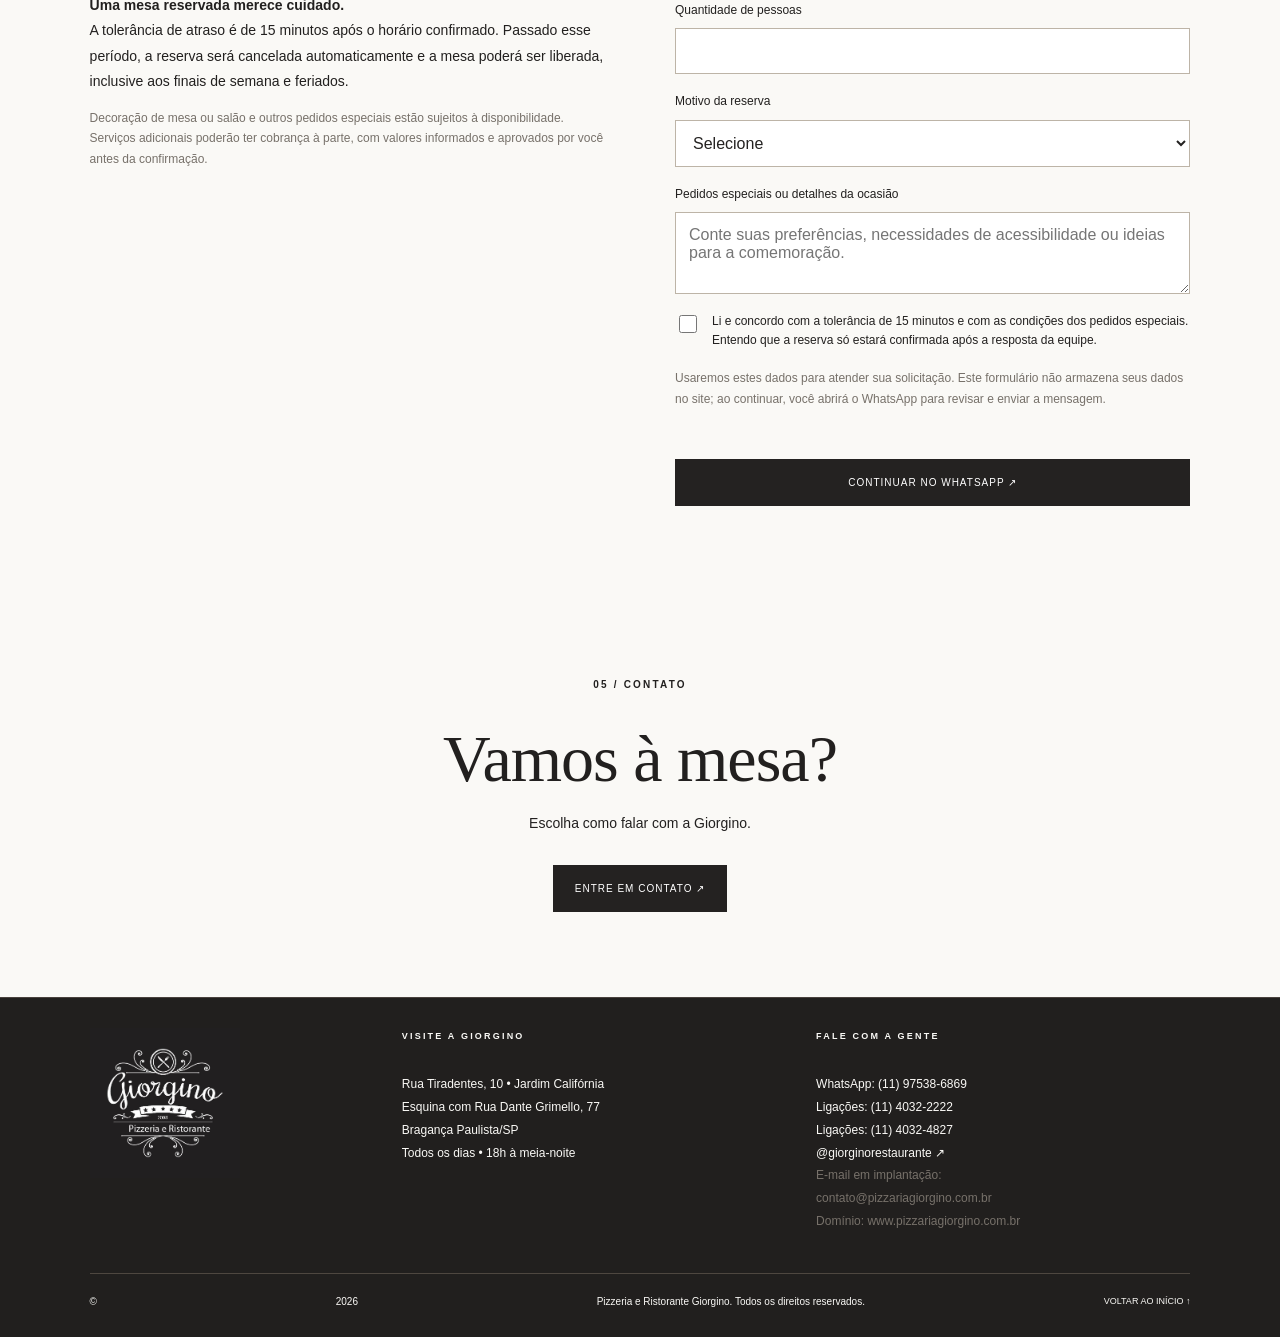
==== commit 2a1d15ea: "Revisa historia com homenagem e inclui primeiras fotos oficiais" ====
--- a/previa.html
+++ b/previa.html
@@ -1,12 +1,12 @@
 <!doctype html>
-<html lang="pt-BR"><head><meta charset="utf-8"><meta name="viewport" content="width=device-width,initial-scale=1"><meta name="robots" content="noindex,nofollow"><title>Giorgino • Prévia visual</title><link rel="stylesheet" href="previa.css?v=3"></head>
+<html lang="pt-BR"><head><meta charset="utf-8"><meta name="viewport" content="width=device-width,initial-scale=1"><meta name="robots" content="noindex,nofollow"><title>Giorgino • Prévia visual</title><link rel="stylesheet" href="previa.css?v=4"></head>
 <body>
 <div class="preview">PRÉVIA PARA APROVAÇÃO <span>•</span> Proposta visual — informações comerciais em confirmação</div>
 <header><a class="brand" href="#inicio" aria-label="Giorgino — início"><img src="assets/logos/logo%20preta.jpeg" width="750" height="750" alt="Giorgino — Pizzeria e Ristorante, desde 2008"></a><button class="menu" aria-expanded="false" aria-controls="nav">Menu ☰</button><nav id="nav"><a href="#inicio">Início</a><a href="#historia">Nossa História</a><a href="#cardapio">Cardápio</a><a href="#fotos">Fotos</a><a href="#restaurante">Restaurante</a><a href="#reservas">Reservas</a><a href="#contato">Contato</a></nav><button class="contact" data-contact>ENTRE EM CONTATO ↗</button></header>
 <main><section id="inicio" class="hero"><div class="hero-copy"><p class="eyebrow">BRAGANÇA PAULISTA • DESDE 2008</p><h1>A tradição italiana.<br>O prazer de estar<br><em>à mesa.</em></h1><p>Pizzas, massas e especialidades italianas.<br>Conheça a Pizzeria e Ristorante Giorgino.</p><div class="actions"><a class="light" href="#cardapio">EXPLORE O CARDÁPIO <span>↗</span></a><a class="text-link" href="#historia">Nossa história ↓</a></div></div><div class="hero-brand"><img src="assets/logos/logo%20preta.jpeg" alt="Logomarca oficial Giorgino, Pizzeria e Ristorante, 2008"><p>UMA CASA. MUITOS MOMENTOS.</p></div><div class="hero-foot"><span>PIZZERIA & RISTORANTE</span><span>Sabores que convidam a ficar.</span><a href="#historia" aria-label="Conhecer a história">↓</a></div></section>
-<section id="historia" class="story"><p class="eyebrow">01 / NOSSA HISTÓRIA</p><div><h2>Uma história de família.<br>Uma casa feita de amor.</h2><p>Antes de ser um nome na fachada, a Giorgino já era um desejo de família: continuar uma história vivida entre mesas, sabores e o prazer de receber. Foi assim que, em 2008, nasceu mais um capítulo de uma trajetória que já tinha na Pizzaria Jardins suas raízes e sua inspiração.</p><p>O primeiro nome imaginado foi Giardino — jardim, em italiano —, uma homenagem a essa origem. Mas o caminho pediu uma mudança. Com as primeiras artes quase prontas e o cuidado de quem precisava fazer cada recurso valer, algumas letras mudaram. O carinho pelo projeto permaneceu inteiro. Nascia a Giorgino.</p><p>O começo exigiu coragem. Assumimos uma pizzaria que encerrava um ciclo difícil e encontramos um desafio maior do que transformar um espaço: era preciso conquistar, pouco a pouco, a confiança de quem passava pela porta. Cada cliente que voltava, cada mesa que se enchia e cada novo encontro ajudavam a escrever uma história própria.</p><p>Em 2020, essa história ganhou um novo endereço. O ambiente rústico deu lugar a uma casa mais elegante, pensada para acolher novos momentos. Mudou o cenário; continuou o desejo que nos trouxe até aqui: receber bem e cuidar de cada encontro.</p><p>Hoje, queremos que você encontre na Giorgino mais do que uma boa refeição. Queremos que se sinta acolhido, que perceba o cuidado no atendimento e que leve consigo uma lembrança feliz. Porque uma mesa pode guardar um aniversário, um reencontro, uma celebração ou apenas uma noite que merecia ser especial.</p><p class="story-signature">A nossa história continua em cada mesa.<br>E será um prazer ter você na próxima página.</p><a class="under" href="#reservas">VIVA ESSE MOMENTO COM A GENTE ↗</a></div><div class="year">2008<small>O INÍCIO DA NOSSA HISTÓRIA</small><span>✧</span></div></section>
+<section id="historia" class="story"><p class="eyebrow">01 / NOSSA HISTÓRIA</p><div><h2>Uma história de família.<br>Uma casa feita de amor.</h2><p>Algumas histórias começam muito antes de ganharem um nome. A nossa nasceu do encontro de duas pessoas, do amor que se tornou casamento e da vontade de construir, juntos, um novo caminho. A experiência e a tradição de uma família que já vivia o prazer de receber encontraram novos sonhos. E, em 2008, essa união ganhou um lugar à mesa: nascia a história da Giorgino.</p><p>O primeiro nome imaginado foi Giardino — jardim, em italiano —, uma homenagem a essa origem. Mas o caminho pediu uma mudança. Naquele momento, encontramos em Giorgino o nome perfeito para a nova caminhada, mantendo inteiro o carinho pelo projeto que nos trouxe até ali.</p><p>O começo exigiu coragem. Assumimos uma pizzaria que já fazia parte da cidade e atravessava um ciclo difícil. Mais do que transformar um espaço, era preciso conquistar, pouco a pouco, a confiança de quem passava pela porta. Cada cliente que voltava, cada mesa que se enchia e cada novo encontro nos davam forças para continuar. Assim, entre trabalho, cuidado e afeto, fomos escrevendo a nossa própria história.</p><aside id="memorias" class="memory"><p class="eyebrow">PARA SEMPRE, PARTE DA NOSSA FAMÍLIA</p><h3>Há presenças que o tempo<br>não leva da nossa mesa.</h3><p>Entre os primeiros clientes, encontramos pessoas que se tornaram muito mais do que frequentadores: tornaram-se família. O Sr. Francisco, o Sr. Nico, o Professor Fernando e tantos outros queridos amigos fizeram parte da vida da Giorgino durante anos, deixando um carinho que permanece conosco.</p><p>Hoje, eles já não estão entre nós, mas continuam presentes na memória desta casa. A saudade guarda os encontros, o afeto e a alegria de tê-los recebido. Suas histórias se entrelaçaram à nossa e nos lembram, até hoje, do valor de cada pessoa que chega.</p><p>Estas palavras são uma forma de manter seus nomes e nosso agradecimento vivos na história da Giorgino. A vocês, que se tornaram parte da nossa família: nossa gratidão por tanto. Haverá sempre um lugar para vocês em nosso coração.</p></aside><p>Em 2020, essa história ganhou um novo endereço. O ambiente rústico deu lugar a uma casa mais elegante, pensada para acolher novos momentos. Mudou o cenário; continuou o desejo que nos trouxe até aqui: receber bem e cuidar de cada encontro.</p><p>Hoje, queremos que você encontre na Giorgino mais do que uma boa refeição. Queremos que se sinta acolhido desde a chegada, que perceba a atenção em cada detalhe e que leve consigo uma lembrança feliz e inesquecível.</p><p>Uma mesa pode reunir um aniversário, um reencontro, uma celebração ou simplesmente transformar uma noite comum em um momento especial. Esse é o nosso maior desejo: que cada jantar tenha esse significado, porque cada cliente é especial para nós. E que, ao voltar, você sinta a alegria de chegar a uma casa onde é sempre bem-vindo.</p><p class="story-signature">A nossa história continua em cada mesa.<br>E será um prazer ter você na próxima página.</p><a class="under" href="#reservas">VIVA ESSE MOMENTO COM A GENTE ↗</a></div><div class="year">2008<small>O INÍCIO DA NOSSA HISTÓRIA</small><span>✧</span></div></section>
 <section id="cardapio" class="food"><div class="section-head"><div><p class="eyebrow">02 / À MESA</p><h2>Um convite ao sabor.</h2></div><p>Da pizza aos pratos italianos,<br>encontre seu próximo favorito.</p></div><div class="food-grid"><figure><button class="photo" data-photo><img src="assets/logos/foto%20risoto%20com%20arte.jpeg" alt="Arte original da Giorgino com risoto de camarão" loading="lazy"><span>AMPLIAR ↗</span></button><figcaption>Risoto de camarão <small>Imagem original do acervo Giorgino</small></figcaption></figure><div class="categories menu-sample"><p class="eyebrow">UMA AMOSTRA DO NOSSO CARDÁPIO</p><article><div><small>PIZZA</small><h3>GIORGINO</h3><p>Molho de tomate, agrião coberto de muçarela, fatias de Queijo Brie, orégano e azeitonas chilenas.</p></div></article><article><div><small>PASTAS</small><h3>LASANHA AO FUNGHI</h3><p>Lasanha recheada de funghi secchi ao molho branco gratinado com parmesão.</p></div></article><article><div><small>RISOTOS</small><h3>CAMARÃO</h3><p>Arroz arbório, camarão rosa puxado no azeite, cebola, vinho branco e manteiga.</p></div></article><p class="menu-motto">“O amor é o principal ingrediente nesta casa.”</p><p class="note">Seleção do cardápio da casa, sem preços. O cardápio digital completo estará disponível em breve.</p><button class="dark" data-mode="Cardápio digital">CONHEÇA O CARDÁPIO DIGITAL — EM BREVE</button></div></div><div class="modes"><div><small>PARA CADA MOMENTO</small><h3>Como você quer aproveitar?</h3></div><button data-mode="Salão">01 <strong>No salão</strong><span>À mesa, com atendimento dos garçons ↗</span></button><button data-mode="Retirada">02 <strong>Para retirar</strong><span>Seu pedido para buscar no balcão ↗</span></button><button data-mode="Delivery">03 <strong>Na sua casa</strong><span>A Giorgino vai até você ↗</span></button></div></section>
-<section id="fotos" class="gallery"><p class="eyebrow">03 / FOTOS</p><h2>O cenário dos<br><em>bons encontros.</em></h2><p>Nosso ambiente, nossa cozinha e os momentos da casa.</p><div class="gallery-pending"><span>✧</span><p>O álbum da Giorgino está sendo preparado.<small>Este espaço receberá fotografias reais do restaurante e da equipe.</small></p></div></section>
+<section id="fotos" class="gallery"><p class="eyebrow">03 / FOTOS</p><h2>O cenário dos<br><em>bons encontros.</em></h2><p>Nosso ambiente, nossa cozinha e os momentos da casa.</p><div class="photo-gallery"><figure><button class="photo" data-photo><img src="assets/pratos/massa-penne-giorgino.jpg" alt="Massa da Giorgino em arte original publicada no perfil oficial" loading="lazy" width="1350" height="1687"><span>AMPLIAR ↗</span></button><figcaption>Sabores da nossa cozinha</figcaption></figure><figure><button class="photo" data-photo><img src="assets/pratos/especialidade-giorgino.jpg" alt="Especialidade da Giorgino em arte original publicada no perfil oficial" loading="lazy" width="1350" height="1687"><span>AMPLIAR ↗</span></button><figcaption>Um convite à mesa</figcaption></figure><figure><button class="photo" data-photo><img src="assets/pratos/carbonara-giorgino.jpg" alt="Carbonara da Giorgino em arte original publicada no perfil oficial" loading="lazy" width="1350" height="1687"><span>AMPLIAR ↗</span></button><figcaption>O carinho em cada prato</figcaption></figure></div><p class="gallery-credit">Imagens do acervo publicado em <a href="https://www.instagram.com/giorginorestaurante/" target="_blank" rel="noopener">@giorginorestaurante ↗</a></p></section>
 <section id="restaurante" class="visit"><div><p class="eyebrow">04 / O RESTAURANTE</p><h2>A sua próxima<br>mesa é aqui.</h2><p>Giorgino, em Bragança Paulista/SP.<br>Atendimento no salão, retirada e delivery.</p><button class="light" data-contact>FALE COM A GIORGINO ↗</button></div><div class="visit-info"><article><small>LOCALIZAÇÃO</small><h3>Bragança Paulista • SP</h3><p>Rua Tiradentes, nº 10 — CEP 12919-020<br>Esquina com Rua Dante Grimello, nº 77 — CEP 12919-470<br>Jardim Califórnia — Bragança Paulista/SP.</p></article><article><small>HORÁRIOS</small><h3>Aberto todos os dias.</h3><p>Todos os dias, das 18h à meia-noite.</p></article><a href="https://www.instagram.com/giorginorestaurante/" target="_blank" rel="noopener">ACOMPANHE @GIORGINORESTAURANTE ↗</a></div></section>
 <div class="map-wrap"><iframe title="Mapa — Giorgino, Rua Tiradentes, 10, Jardim Califórnia, Bragança Paulista" loading="lazy" referrerpolicy="no-referrer-when-downgrade" src="https://maps.google.com/maps?q=Rua%20Tiradentes%2010%20Jardim%20California%20Braganca%20Paulista%20SP&amp;output=embed"></iframe><a class="under" target="_blank" rel="noopener" href="https://www.google.com/maps/search/?api=1&amp;query=Rua+Tiradentes+10+Jardim+California+Braganca+Paulista+SP">ABRIR LOCALIZAÇÃO NO GOOGLE MAPS ↗</a></div><section id="reservas" class="reservations"><div><p class="eyebrow">UM MOMENTO PARA GUARDAR</p><h2>Sua mesa,<br>seu momento.</h2><p>Conte o que você está planejando. Vamos receber sua solicitação pelo WhatsApp e confirmar a disponibilidade com você.</p><p><strong>Uma mesa reservada merece cuidado.</strong><br>A tolerância de atraso é de 15 minutos após o horário confirmado. Passado esse período, a reserva será cancelada automaticamente e a mesa poderá ser liberada, inclusive aos finais de semana e feriados.</p><p class="note">Decoração de mesa ou salão e outros pedidos especiais estão sujeitos à disponibilidade. Serviços adicionais poderão ter cobrança à parte, com valores informados e aprovados por você antes da confirmação.</p></div><form id="reservation-form"><label>Nome completo<input name="name" autocomplete="name" required maxlength="100"></label><label>WhatsApp com DDD<input name="phone" type="tel" autocomplete="tel" required pattern="[+()0-9 .-]{10,20}" maxlength="20"></label><div class="form-row"><label>Data da reserva<input name="date" type="date" required></label><label>Horário<select name="time" required><option value="">Selecione</option></select></label></div><label>Quantidade de pessoas<input name="people" type="number" min="1" step="1" required></label><label>Motivo da reserva<select name="occasion" required><option value="">Selecione</option><option>Jantar</option><option>Aniversário</option><option>Encontro a dois</option><option>Reunião de família ou amigos</option><option>Confraternização</option><option>Outro motivo</option></select></label><label>Pedidos especiais ou detalhes da ocasião<textarea name="requests" rows="3" maxlength="1500" placeholder="Conte suas preferências, necessidades de acessibilidade ou ideias para a comemoração."></textarea></label><label class="consent"><input name="terms" type="checkbox" required><span>Li e concordo com a tolerância de 15 minutos e com as condições dos pedidos especiais. Entendo que a reserva só estará confirmada após a resposta da equipe.</span></label><p class="note">Usaremos estes dados para atender sua solicitação. Este formulário não armazena seus dados no site; ao continuar, você abrirá o WhatsApp para revisar e enviar a mensagem.</p><p id="reservation-status" role="status"></p><button class="dark" type="submit">CONTINUAR NO WHATSAPP ↗</button></form></section><section id="contato" class="closing"><p class="eyebrow">05 / CONTATO</p><h2>Vamos à mesa?</h2><p>Escolha como falar com a Giorgino.</p><button class="dark" data-contact>ENTRE EM CONTATO ↗</button></section></main>
 <footer class="full-footer"><a class="footer-brand" href="#inicio" aria-label="Giorgino — início"><img src="assets/logos/logo%20preta.jpeg" width="750" height="750" alt="Logomarca oficial Giorgino — Pizzeria e Ristorante"></a><div><p class="eyebrow">VISITE A GIORGINO</p><p>Rua Tiradentes, 10 • Jardim Califórnia<br>Esquina com Rua Dante Grimello, 77<br>Bragança Paulista/SP<br>Todos os dias • 18h à meia-noite</p></div><div><p class="eyebrow">FALE COM A GENTE</p><p><a href="https://wa.me/5511975386869" target="_blank" rel="noopener">WhatsApp: (11) 97538-6869</a><br><a href="tel:+551140322222">Ligações: (11) 4032-2222</a><br><a href="tel:+551140324827">Ligações: (11) 4032-4827</a><br><a href="https://www.instagram.com/giorginorestaurante/" target="_blank" rel="noopener">@giorginorestaurante ↗</a></p><p class="note">E-mail em implantação:<br>contato@pizzariagiorgino.com.br<br>Domínio: www.pizzariagiorgino.com.br</p></div><div class="copyright">© <span id="copyright-year">2026</span> Pizzeria e Ristorante Giorgino. Todos os direitos reservados.<a href="#inicio">VOLTAR AO INÍCIO ↑</a></div></footer>
@@ -14,4 +14,4 @@
 <dialog id="contact-dialog"><button class="close" aria-label="Fechar">×</button><p class="eyebrow">ESTAMOS POR AQUI</p><h2>Fale com a Giorgino.</h2><p>Escolha seu canal preferido:</p><div class="channels"><p><a href="https://wa.me/5511975386869" target="_blank" rel="noopener"><strong>WhatsApp ↗</strong><small>(11) 97538-6869 • Conversas, pedidos e reservas</small></a></p><p><strong>Ligações</strong><small><a href="tel:+551140322222">(11) 4032-2222</a> • <a href="tel:+551140324827">(11) 4032-4827</a></small></p><p><strong>iFood</strong><small>Loja oficial • link pendente</small></p></div><p class="note">O acesso ao iFood será ativado após a confirmação do link oficial da loja.</p></dialog>
 <dialog id="photo-dialog"><button class="close" aria-label="Fechar imagem">×</button><img src="assets/logos/foto%20risoto%20com%20arte.jpeg" alt="Arte original Giorgino: risoto de camarão"></dialog>
 <dialog id="mode-dialog"><button class="close" aria-label="Fechar">×</button><p class="eyebrow">CARDÁPIO DIGITAL</p><h2 id="mode-title"></h2><p>Este acesso terá um fluxo próprio, separado das outras modalidades.</p><p class="note">O catálogo e o envio de pedidos estarão disponíveis após o cadastro do cardápio oficial e dos contatos.</p></dialog>
-<script src="previa.js?v=3"></script></body></html>
+<script src="previa.js?v=4"></script></body></html>
--- a/previa.css
+++ b/previa.css
@@ -6,3 +6,5 @@
 
 .story-signature{font:italic 24px/1.5 Georgia!important;color:#816b51!important}.menu-sample small{font-size:9px;letter-spacing:2px}.menu-sample h3{font-size:23px;margin-top:12px}.menu-motto{font:italic 22px/1.5 Georgia;margin:30px 0}.map-wrap{padding:35px 7%;background:#eeeae3}.map-wrap iframe{width:100%;height:350px;border:0;display:block}.reservations{padding:85px 7%;display:grid;grid-template-columns:1fr 1fr;gap:70px;border-top:1px solid #ded8ce}.reservations form{display:grid;gap:18px}.reservations label{display:grid;gap:8px;font-size:12px;line-height:1.6}.reservations input,.reservations select,.reservations textarea{width:100%;font:16px Arial;padding:13px;border:1px solid #bdb4a7;background:white;border-radius:0;color:#242221}.form-row{display:grid;grid-template-columns:1fr 1fr;gap:20px}.reservations .consent{display:flex;align-items:flex-start;gap:12px}.consent input{width:18px;height:18px;flex-shrink:0;margin-top:3px}.reservations form>.note{margin:0}.full-footer{display:grid;grid-template-columns:.8fr 1.1fr 1.1fr;align-items:start;gap:40px}.full-footer p{font-size:12px;line-height:1.9}.full-footer .eyebrow{font-size:9px}.full-footer a{font-size:12px}.full-footer .copyright{grid-column:1/-1;border-top:1px solid #4e4740;padding-top:22px;display:flex;justify-content:space-between;font-size:10px;gap:20px}.copyright a{font-size:9px}.floating a{border-radius:30px;padding:13px 18px;font-size:11px;color:white;box-shadow:0 3px 10px #0002}@media(max-width:1100px){nav{gap:15px}}@media(max-width:700px){.reservations{padding:60px 7%;grid-template-columns:1fr;gap:30px}.full-footer{grid-template-columns:1fr;gap:25px}.full-footer .copyright{flex-direction:column}.form-row{gap:12px}.map-wrap iframe{height:280px}}
 .menu-sample h3{font-family:"Bernard MT Condensed",Impact,Georgia,serif}.menu-sample article p{font-family:Calibri,"Gill Sans MT",Arial,sans-serif}.menu-motto{font-family:"Bradley Hand ITC","Segoe Print",cursive}
+.memory{margin:35px 0;padding:30px 25px;background:#eeeae3;border-left:2px solid #968269}.memory .eyebrow{font-size:9px;line-height:1.7}.memory h3{font-size:29px;line-height:1.2}.memory p{color:#68635d}.memory p:last-child{margin-bottom:0}
+.photo-gallery{display:grid;grid-template-columns:repeat(3,minmax(0,1fr));gap:24px;margin-top:40px;text-align:left}.photo-gallery img{height:auto;width:100%}.photo-gallery figcaption{font-size:21px}.gallery-credit{font-size:11px;color:#777;margin-top:25px}@media(max-width:650px){.photo-gallery{grid-template-columns:1fr;gap:30px}}
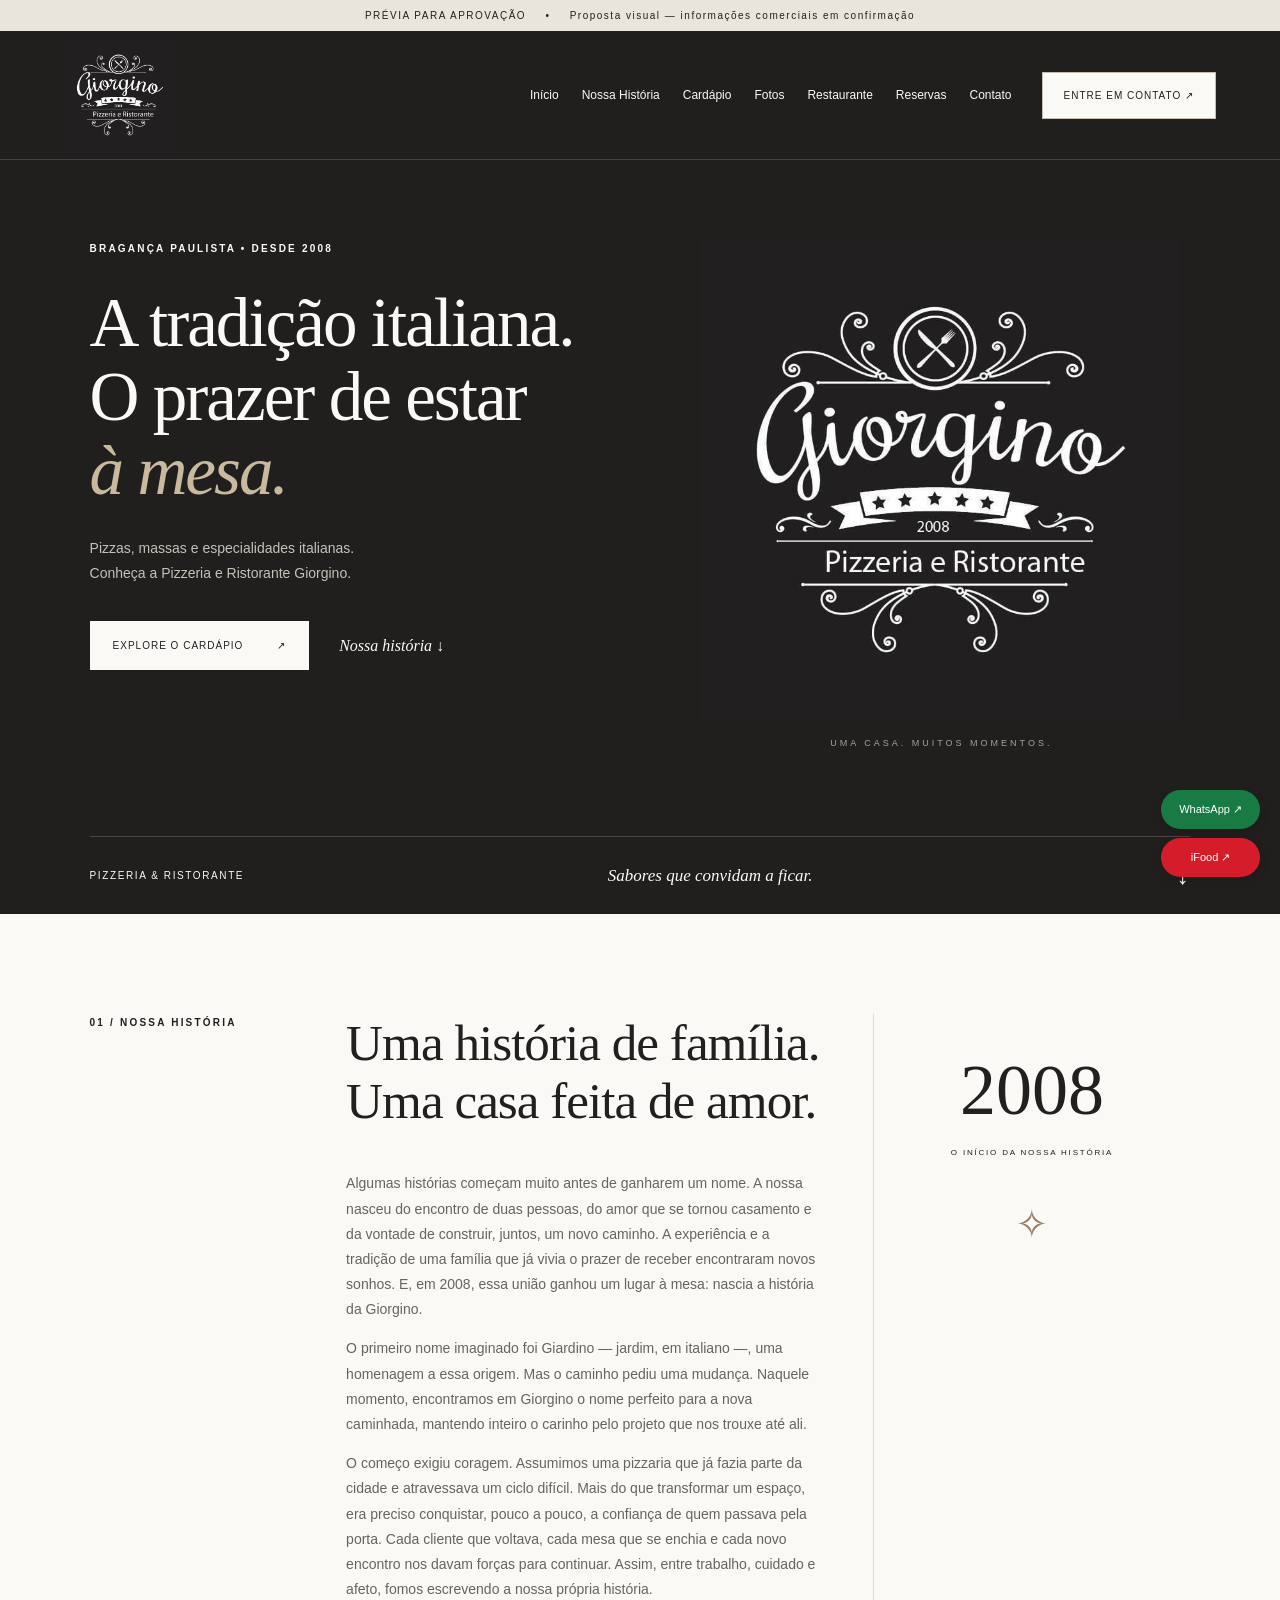
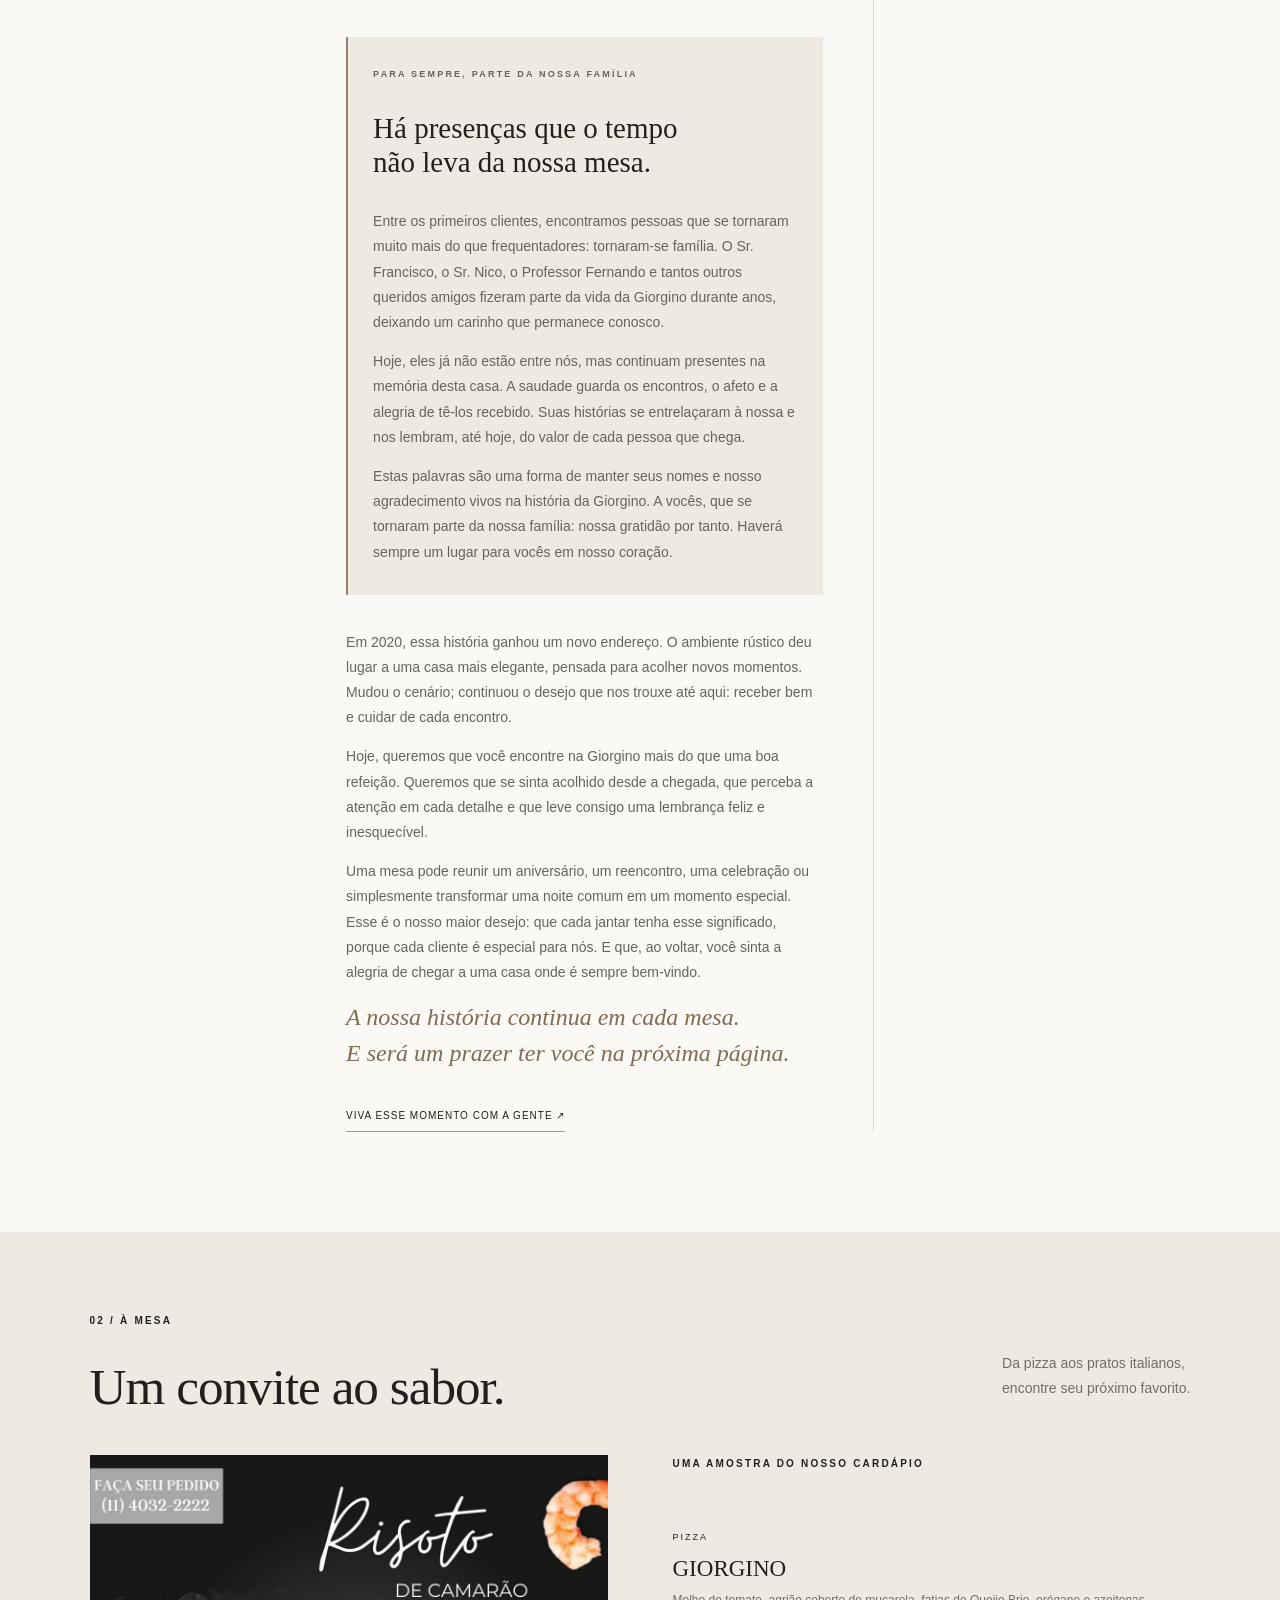
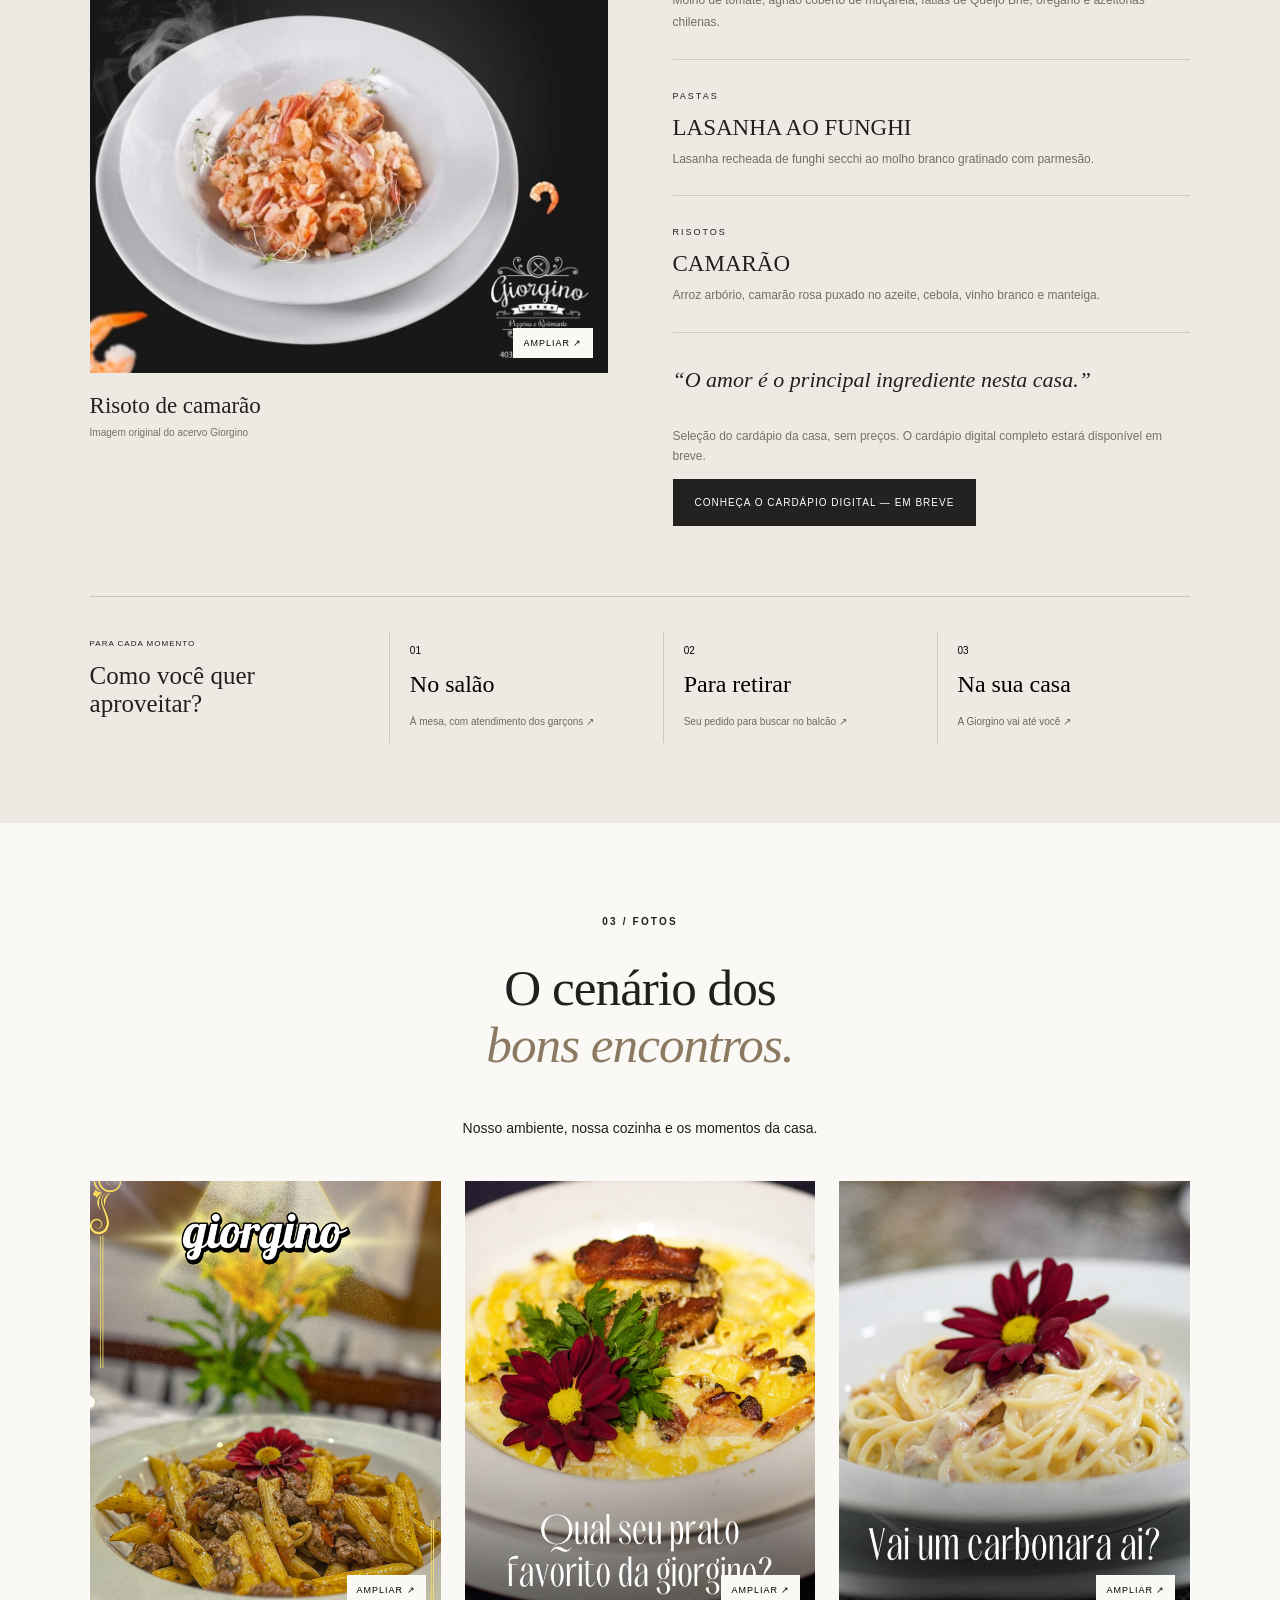
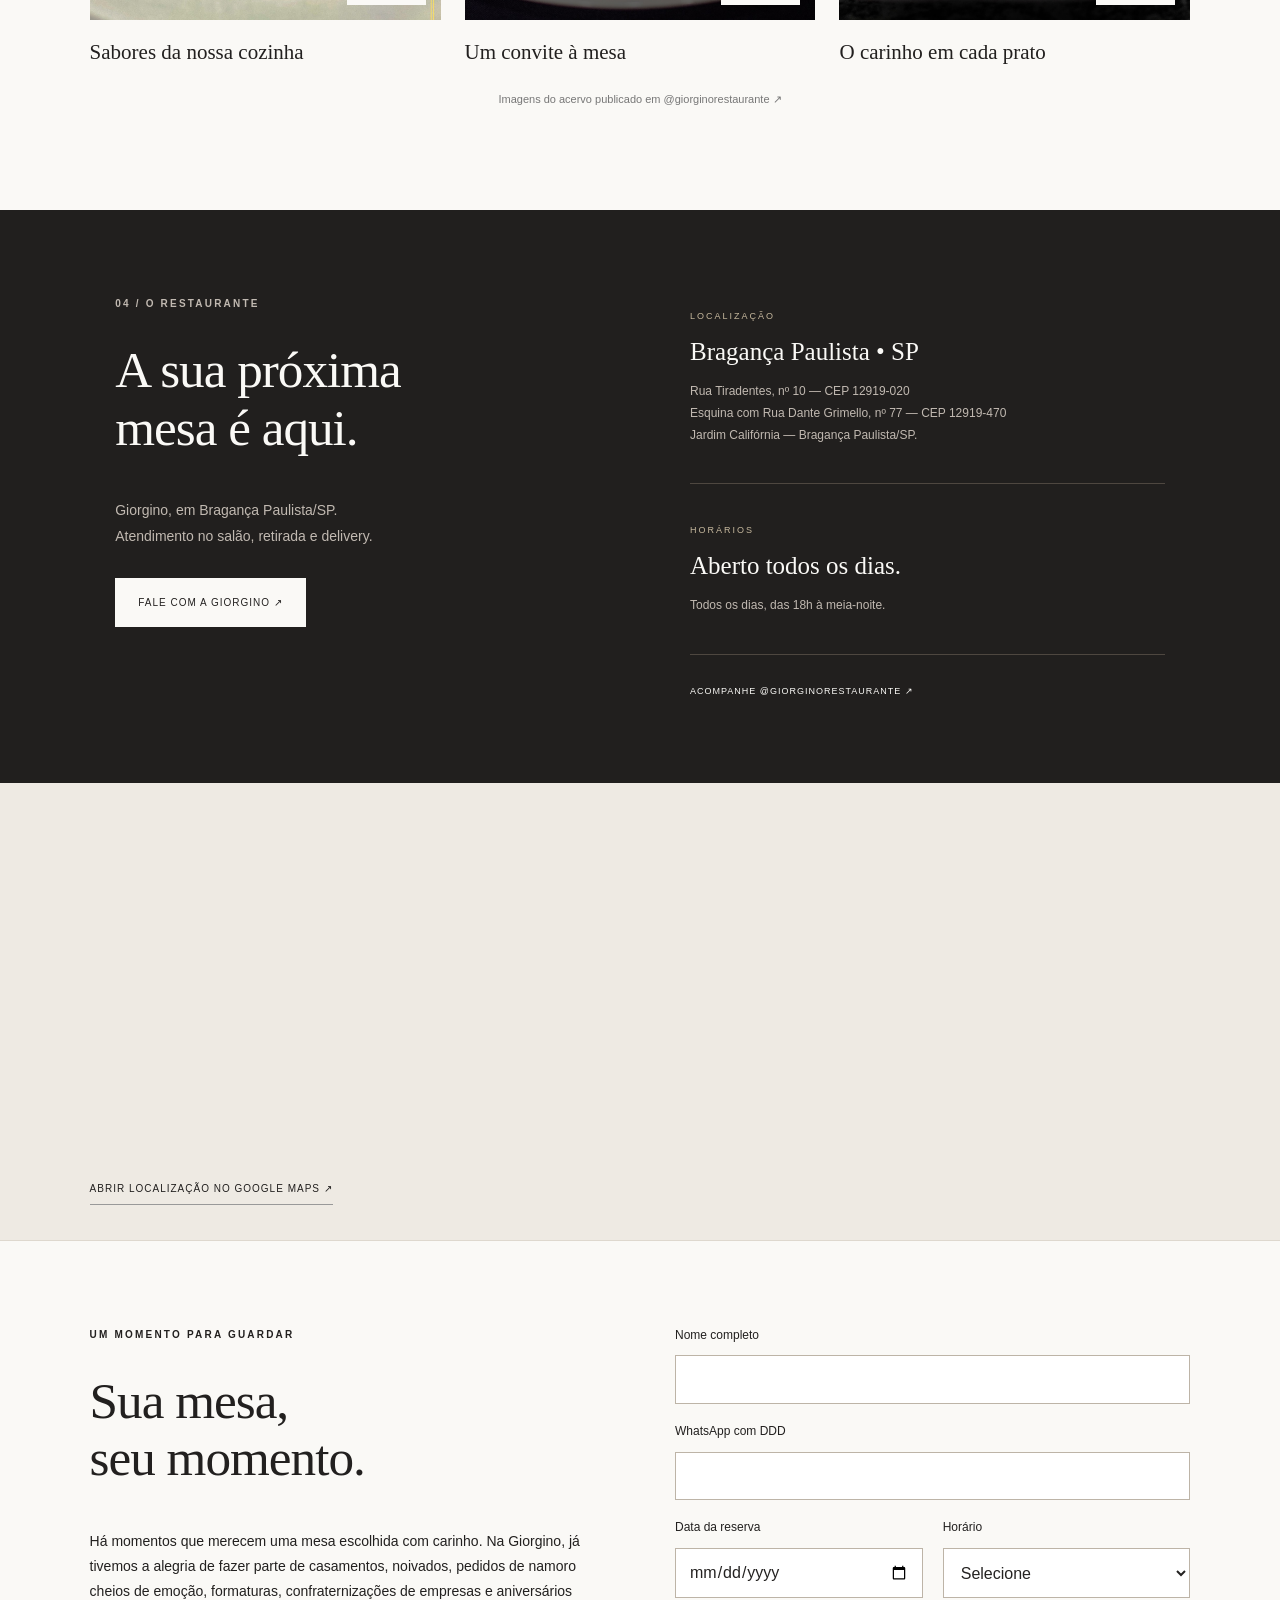
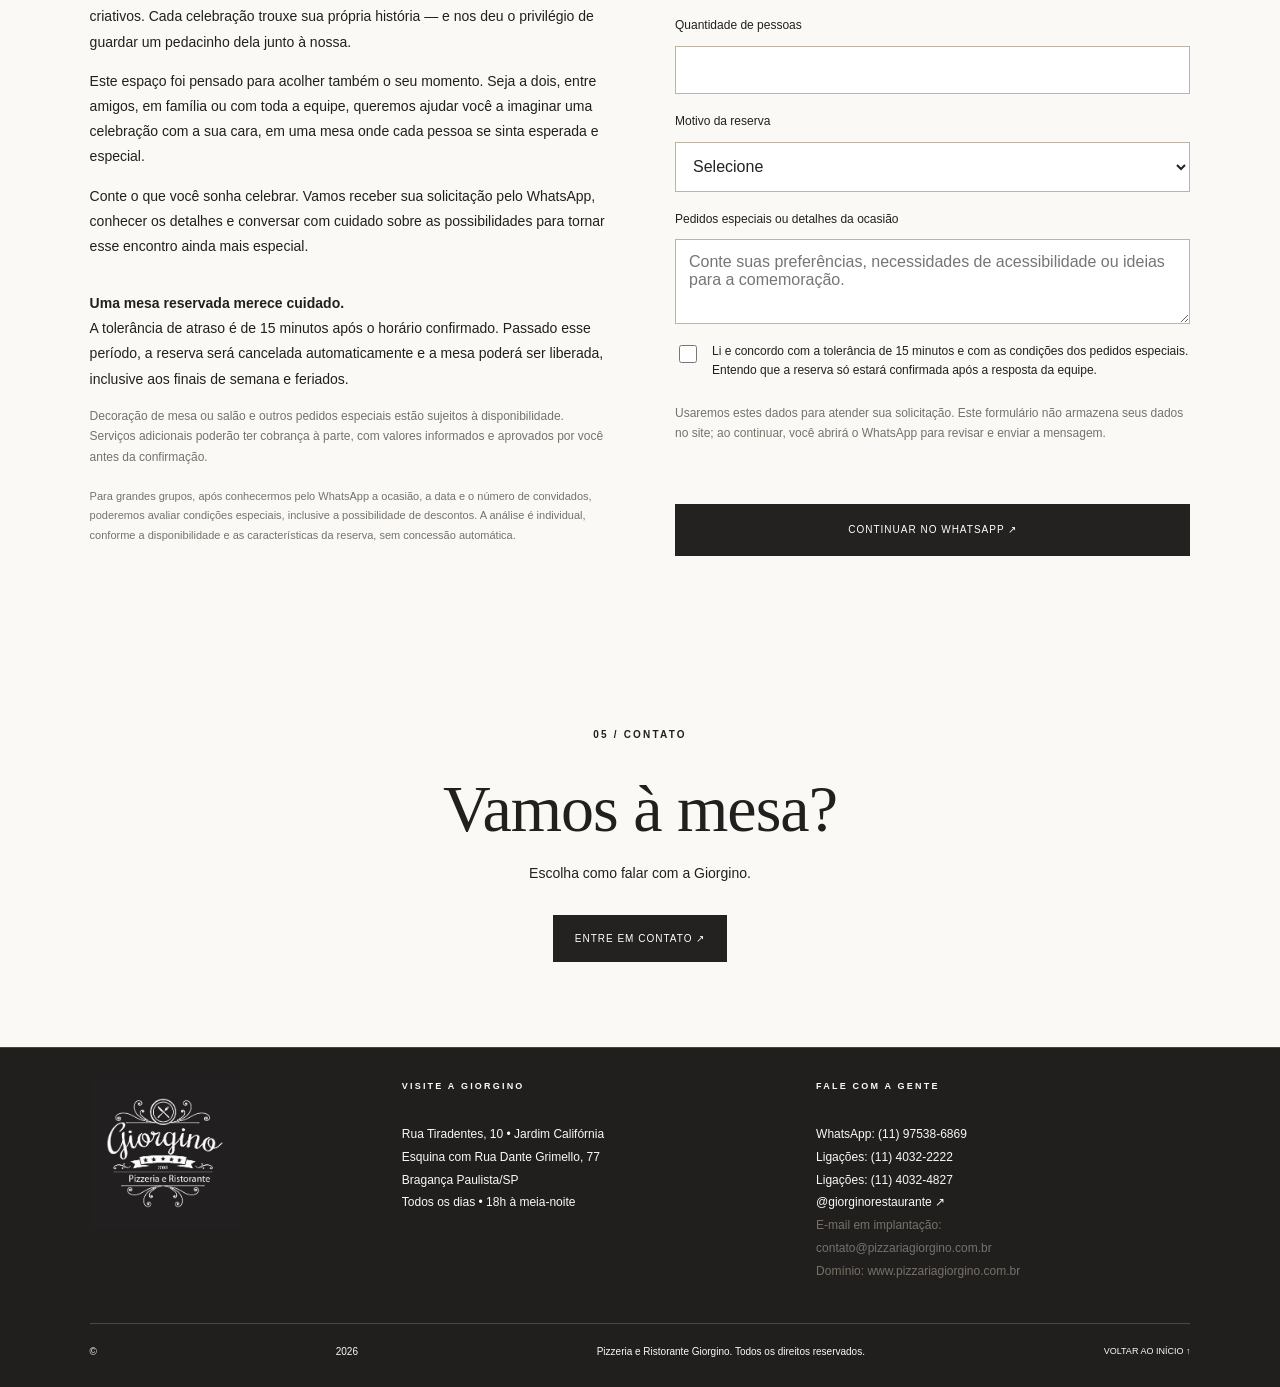
==== commit 332696cd: "Acolhe celebracoes no texto de reservas e informa condicoes para grupos" ====
--- a/previa.html
+++ b/previa.html
@@ -1,5 +1,5 @@
 <!doctype html>
-<html lang="pt-BR"><head><meta charset="utf-8"><meta name="viewport" content="width=device-width,initial-scale=1"><meta name="robots" content="noindex,nofollow"><title>Giorgino • Prévia visual</title><link rel="stylesheet" href="previa.css?v=4"></head>
+<html lang="pt-BR"><head><meta charset="utf-8"><meta name="viewport" content="width=device-width,initial-scale=1"><meta name="robots" content="noindex,nofollow"><title>Giorgino • Prévia visual</title><link rel="stylesheet" href="previa.css?v=5"></head>
 <body>
 <div class="preview">PRÉVIA PARA APROVAÇÃO <span>•</span> Proposta visual — informações comerciais em confirmação</div>
 <header><a class="brand" href="#inicio" aria-label="Giorgino — início"><img src="assets/logos/logo%20preta.jpeg" width="750" height="750" alt="Giorgino — Pizzeria e Ristorante, desde 2008"></a><button class="menu" aria-expanded="false" aria-controls="nav">Menu ☰</button><nav id="nav"><a href="#inicio">Início</a><a href="#historia">Nossa História</a><a href="#cardapio">Cardápio</a><a href="#fotos">Fotos</a><a href="#restaurante">Restaurante</a><a href="#reservas">Reservas</a><a href="#contato">Contato</a></nav><button class="contact" data-contact>ENTRE EM CONTATO ↗</button></header>
@@ -8,7 +8,7 @@
 <section id="cardapio" class="food"><div class="section-head"><div><p class="eyebrow">02 / À MESA</p><h2>Um convite ao sabor.</h2></div><p>Da pizza aos pratos italianos,<br>encontre seu próximo favorito.</p></div><div class="food-grid"><figure><button class="photo" data-photo><img src="assets/logos/foto%20risoto%20com%20arte.jpeg" alt="Arte original da Giorgino com risoto de camarão" loading="lazy"><span>AMPLIAR ↗</span></button><figcaption>Risoto de camarão <small>Imagem original do acervo Giorgino</small></figcaption></figure><div class="categories menu-sample"><p class="eyebrow">UMA AMOSTRA DO NOSSO CARDÁPIO</p><article><div><small>PIZZA</small><h3>GIORGINO</h3><p>Molho de tomate, agrião coberto de muçarela, fatias de Queijo Brie, orégano e azeitonas chilenas.</p></div></article><article><div><small>PASTAS</small><h3>LASANHA AO FUNGHI</h3><p>Lasanha recheada de funghi secchi ao molho branco gratinado com parmesão.</p></div></article><article><div><small>RISOTOS</small><h3>CAMARÃO</h3><p>Arroz arbório, camarão rosa puxado no azeite, cebola, vinho branco e manteiga.</p></div></article><p class="menu-motto">“O amor é o principal ingrediente nesta casa.”</p><p class="note">Seleção do cardápio da casa, sem preços. O cardápio digital completo estará disponível em breve.</p><button class="dark" data-mode="Cardápio digital">CONHEÇA O CARDÁPIO DIGITAL — EM BREVE</button></div></div><div class="modes"><div><small>PARA CADA MOMENTO</small><h3>Como você quer aproveitar?</h3></div><button data-mode="Salão">01 <strong>No salão</strong><span>À mesa, com atendimento dos garçons ↗</span></button><button data-mode="Retirada">02 <strong>Para retirar</strong><span>Seu pedido para buscar no balcão ↗</span></button><button data-mode="Delivery">03 <strong>Na sua casa</strong><span>A Giorgino vai até você ↗</span></button></div></section>
 <section id="fotos" class="gallery"><p class="eyebrow">03 / FOTOS</p><h2>O cenário dos<br><em>bons encontros.</em></h2><p>Nosso ambiente, nossa cozinha e os momentos da casa.</p><div class="photo-gallery"><figure><button class="photo" data-photo><img src="assets/pratos/massa-penne-giorgino.jpg" alt="Massa da Giorgino em arte original publicada no perfil oficial" loading="lazy" width="1350" height="1687"><span>AMPLIAR ↗</span></button><figcaption>Sabores da nossa cozinha</figcaption></figure><figure><button class="photo" data-photo><img src="assets/pratos/especialidade-giorgino.jpg" alt="Especialidade da Giorgino em arte original publicada no perfil oficial" loading="lazy" width="1350" height="1687"><span>AMPLIAR ↗</span></button><figcaption>Um convite à mesa</figcaption></figure><figure><button class="photo" data-photo><img src="assets/pratos/carbonara-giorgino.jpg" alt="Carbonara da Giorgino em arte original publicada no perfil oficial" loading="lazy" width="1350" height="1687"><span>AMPLIAR ↗</span></button><figcaption>O carinho em cada prato</figcaption></figure></div><p class="gallery-credit">Imagens do acervo publicado em <a href="https://www.instagram.com/giorginorestaurante/" target="_blank" rel="noopener">@giorginorestaurante ↗</a></p></section>
 <section id="restaurante" class="visit"><div><p class="eyebrow">04 / O RESTAURANTE</p><h2>A sua próxima<br>mesa é aqui.</h2><p>Giorgino, em Bragança Paulista/SP.<br>Atendimento no salão, retirada e delivery.</p><button class="light" data-contact>FALE COM A GIORGINO ↗</button></div><div class="visit-info"><article><small>LOCALIZAÇÃO</small><h3>Bragança Paulista • SP</h3><p>Rua Tiradentes, nº 10 — CEP 12919-020<br>Esquina com Rua Dante Grimello, nº 77 — CEP 12919-470<br>Jardim Califórnia — Bragança Paulista/SP.</p></article><article><small>HORÁRIOS</small><h3>Aberto todos os dias.</h3><p>Todos os dias, das 18h à meia-noite.</p></article><a href="https://www.instagram.com/giorginorestaurante/" target="_blank" rel="noopener">ACOMPANHE @GIORGINORESTAURANTE ↗</a></div></section>
-<div class="map-wrap"><iframe title="Mapa — Giorgino, Rua Tiradentes, 10, Jardim Califórnia, Bragança Paulista" loading="lazy" referrerpolicy="no-referrer-when-downgrade" src="https://maps.google.com/maps?q=Rua%20Tiradentes%2010%20Jardim%20California%20Braganca%20Paulista%20SP&amp;output=embed"></iframe><a class="under" target="_blank" rel="noopener" href="https://www.google.com/maps/search/?api=1&amp;query=Rua+Tiradentes+10+Jardim+California+Braganca+Paulista+SP">ABRIR LOCALIZAÇÃO NO GOOGLE MAPS ↗</a></div><section id="reservas" class="reservations"><div><p class="eyebrow">UM MOMENTO PARA GUARDAR</p><h2>Sua mesa,<br>seu momento.</h2><p>Conte o que você está planejando. Vamos receber sua solicitação pelo WhatsApp e confirmar a disponibilidade com você.</p><p><strong>Uma mesa reservada merece cuidado.</strong><br>A tolerância de atraso é de 15 minutos após o horário confirmado. Passado esse período, a reserva será cancelada automaticamente e a mesa poderá ser liberada, inclusive aos finais de semana e feriados.</p><p class="note">Decoração de mesa ou salão e outros pedidos especiais estão sujeitos à disponibilidade. Serviços adicionais poderão ter cobrança à parte, com valores informados e aprovados por você antes da confirmação.</p></div><form id="reservation-form"><label>Nome completo<input name="name" autocomplete="name" required maxlength="100"></label><label>WhatsApp com DDD<input name="phone" type="tel" autocomplete="tel" required pattern="[+()0-9 .-]{10,20}" maxlength="20"></label><div class="form-row"><label>Data da reserva<input name="date" type="date" required></label><label>Horário<select name="time" required><option value="">Selecione</option></select></label></div><label>Quantidade de pessoas<input name="people" type="number" min="1" step="1" required></label><label>Motivo da reserva<select name="occasion" required><option value="">Selecione</option><option>Jantar</option><option>Aniversário</option><option>Encontro a dois</option><option>Reunião de família ou amigos</option><option>Confraternização</option><option>Outro motivo</option></select></label><label>Pedidos especiais ou detalhes da ocasião<textarea name="requests" rows="3" maxlength="1500" placeholder="Conte suas preferências, necessidades de acessibilidade ou ideias para a comemoração."></textarea></label><label class="consent"><input name="terms" type="checkbox" required><span>Li e concordo com a tolerância de 15 minutos e com as condições dos pedidos especiais. Entendo que a reserva só estará confirmada após a resposta da equipe.</span></label><p class="note">Usaremos estes dados para atender sua solicitação. Este formulário não armazena seus dados no site; ao continuar, você abrirá o WhatsApp para revisar e enviar a mensagem.</p><p id="reservation-status" role="status"></p><button class="dark" type="submit">CONTINUAR NO WHATSAPP ↗</button></form></section><section id="contato" class="closing"><p class="eyebrow">05 / CONTATO</p><h2>Vamos à mesa?</h2><p>Escolha como falar com a Giorgino.</p><button class="dark" data-contact>ENTRE EM CONTATO ↗</button></section></main>
+<div class="map-wrap"><iframe title="Mapa — Giorgino, Rua Tiradentes, 10, Jardim Califórnia, Bragança Paulista" loading="lazy" referrerpolicy="no-referrer-when-downgrade" src="https://maps.google.com/maps?q=Rua%20Tiradentes%2010%20Jardim%20California%20Braganca%20Paulista%20SP&amp;output=embed"></iframe><a class="under" target="_blank" rel="noopener" href="https://www.google.com/maps/search/?api=1&amp;query=Rua+Tiradentes+10+Jardim+California+Braganca+Paulista+SP">ABRIR LOCALIZAÇÃO NO GOOGLE MAPS ↗</a></div><section id="reservas" class="reservations"><div><p class="eyebrow">UM MOMENTO PARA GUARDAR</p><h2>Sua mesa,<br>seu momento.</h2><div class="reservation-intro"><p>Há momentos que merecem uma mesa escolhida com carinho. Na Giorgino, já tivemos a alegria de fazer parte de casamentos, noivados, pedidos de namoro cheios de emoção, formaturas, confraternizações de empresas e aniversários criativos. Cada celebração trouxe sua própria história — e nos deu o privilégio de guardar um pedacinho dela junto à nossa.</p><p>Este espaço foi pensado para acolher também o seu momento. Seja a dois, entre amigos, em família ou com toda a equipe, queremos ajudar você a imaginar uma celebração com a sua cara, em uma mesa onde cada pessoa se sinta esperada e especial.</p><p>Conte o que você sonha celebrar. Vamos receber sua solicitação pelo WhatsApp, conhecer os detalhes e conversar com cuidado sobre as possibilidades para tornar esse encontro ainda mais especial.</p></div><p><strong>Uma mesa reservada merece cuidado.</strong><br>A tolerância de atraso é de 15 minutos após o horário confirmado. Passado esse período, a reserva será cancelada automaticamente e a mesa poderá ser liberada, inclusive aos finais de semana e feriados.</p><p class="note">Decoração de mesa ou salão e outros pedidos especiais estão sujeitos à disponibilidade. Serviços adicionais poderão ter cobrança à parte, com valores informados e aprovados por você antes da confirmação.</p><p class="note group-note">Para grandes grupos, após conhecermos pelo WhatsApp a ocasião, a data e o número de convidados, poderemos avaliar condições especiais, inclusive a possibilidade de descontos. A análise é individual, conforme a disponibilidade e as características da reserva, sem concessão automática.</p></div><form id="reservation-form"><label>Nome completo<input name="name" autocomplete="name" required maxlength="100"></label><label>WhatsApp com DDD<input name="phone" type="tel" autocomplete="tel" required pattern="[+()0-9 .-]{10,20}" maxlength="20"></label><div class="form-row"><label>Data da reserva<input name="date" type="date" required></label><label>Horário<select name="time" required><option value="">Selecione</option></select></label></div><label>Quantidade de pessoas<input name="people" type="number" min="1" step="1" required></label><label>Motivo da reserva<select name="occasion" required><option value="">Selecione</option><option>Jantar</option><option>Aniversário</option><option>Encontro a dois</option><option>Reunião de família ou amigos</option><option>Confraternização</option><option>Outro motivo</option></select></label><label>Pedidos especiais ou detalhes da ocasião<textarea name="requests" rows="3" maxlength="1500" placeholder="Conte suas preferências, necessidades de acessibilidade ou ideias para a comemoração."></textarea></label><label class="consent"><input name="terms" type="checkbox" required><span>Li e concordo com a tolerância de 15 minutos e com as condições dos pedidos especiais. Entendo que a reserva só estará confirmada após a resposta da equipe.</span></label><p class="note">Usaremos estes dados para atender sua solicitação. Este formulário não armazena seus dados no site; ao continuar, você abrirá o WhatsApp para revisar e enviar a mensagem.</p><p id="reservation-status" role="status"></p><button class="dark" type="submit">CONTINUAR NO WHATSAPP ↗</button></form></section><section id="contato" class="closing"><p class="eyebrow">05 / CONTATO</p><h2>Vamos à mesa?</h2><p>Escolha como falar com a Giorgino.</p><button class="dark" data-contact>ENTRE EM CONTATO ↗</button></section></main>
 <footer class="full-footer"><a class="footer-brand" href="#inicio" aria-label="Giorgino — início"><img src="assets/logos/logo%20preta.jpeg" width="750" height="750" alt="Logomarca oficial Giorgino — Pizzeria e Ristorante"></a><div><p class="eyebrow">VISITE A GIORGINO</p><p>Rua Tiradentes, 10 • Jardim Califórnia<br>Esquina com Rua Dante Grimello, 77<br>Bragança Paulista/SP<br>Todos os dias • 18h à meia-noite</p></div><div><p class="eyebrow">FALE COM A GENTE</p><p><a href="https://wa.me/5511975386869" target="_blank" rel="noopener">WhatsApp: (11) 97538-6869</a><br><a href="tel:+551140322222">Ligações: (11) 4032-2222</a><br><a href="tel:+551140324827">Ligações: (11) 4032-4827</a><br><a href="https://www.instagram.com/giorginorestaurante/" target="_blank" rel="noopener">@giorginorestaurante ↗</a></p><p class="note">E-mail em implantação:<br>contato@pizzariagiorgino.com.br<br>Domínio: www.pizzariagiorgino.com.br</p></div><div class="copyright">© <span id="copyright-year">2026</span> Pizzeria e Ristorante Giorgino. Todos os direitos reservados.<a href="#inicio">VOLTAR AO INÍCIO ↑</a></div></footer>
 <aside class="floating" aria-label="Canais de pedido"><a class="wa" href="https://wa.me/5511975386869" target="_blank" rel="noopener" aria-label="Conversar com a Giorgino pelo WhatsApp">WhatsApp ↗</a><button class="ifood" data-contact aria-label="iFood: loja em confirmação">iFood ↗</button></aside>
 <dialog id="contact-dialog"><button class="close" aria-label="Fechar">×</button><p class="eyebrow">ESTAMOS POR AQUI</p><h2>Fale com a Giorgino.</h2><p>Escolha seu canal preferido:</p><div class="channels"><p><a href="https://wa.me/5511975386869" target="_blank" rel="noopener"><strong>WhatsApp ↗</strong><small>(11) 97538-6869 • Conversas, pedidos e reservas</small></a></p><p><strong>Ligações</strong><small><a href="tel:+551140322222">(11) 4032-2222</a> • <a href="tel:+551140324827">(11) 4032-4827</a></small></p><p><strong>iFood</strong><small>Loja oficial • link pendente</small></p></div><p class="note">O acesso ao iFood será ativado após a confirmação do link oficial da loja.</p></dialog>
--- a/previa.css
+++ b/previa.css
@@ -8,3 +8,4 @@
 .menu-sample h3{font-family:"Bernard MT Condensed",Impact,Georgia,serif}.menu-sample article p{font-family:Calibri,"Gill Sans MT",Arial,sans-serif}.menu-motto{font-family:"Bradley Hand ITC","Segoe Print",cursive}
 .memory{margin:35px 0;padding:30px 25px;background:#eeeae3;border-left:2px solid #968269}.memory .eyebrow{font-size:9px;line-height:1.7}.memory h3{font-size:29px;line-height:1.2}.memory p{color:#68635d}.memory p:last-child{margin-bottom:0}
 .photo-gallery{display:grid;grid-template-columns:repeat(3,minmax(0,1fr));gap:24px;margin-top:40px;text-align:left}.photo-gallery img{height:auto;width:100%}.photo-gallery figcaption{font-size:21px}.gallery-credit{font-size:11px;color:#777;margin-top:25px}@media(max-width:650px){.photo-gallery{grid-template-columns:1fr;gap:30px}}
+.reservation-intro{margin-bottom:32px}.reservations .group-note{font-size:11px!important;line-height:1.75;margin-top:20px}
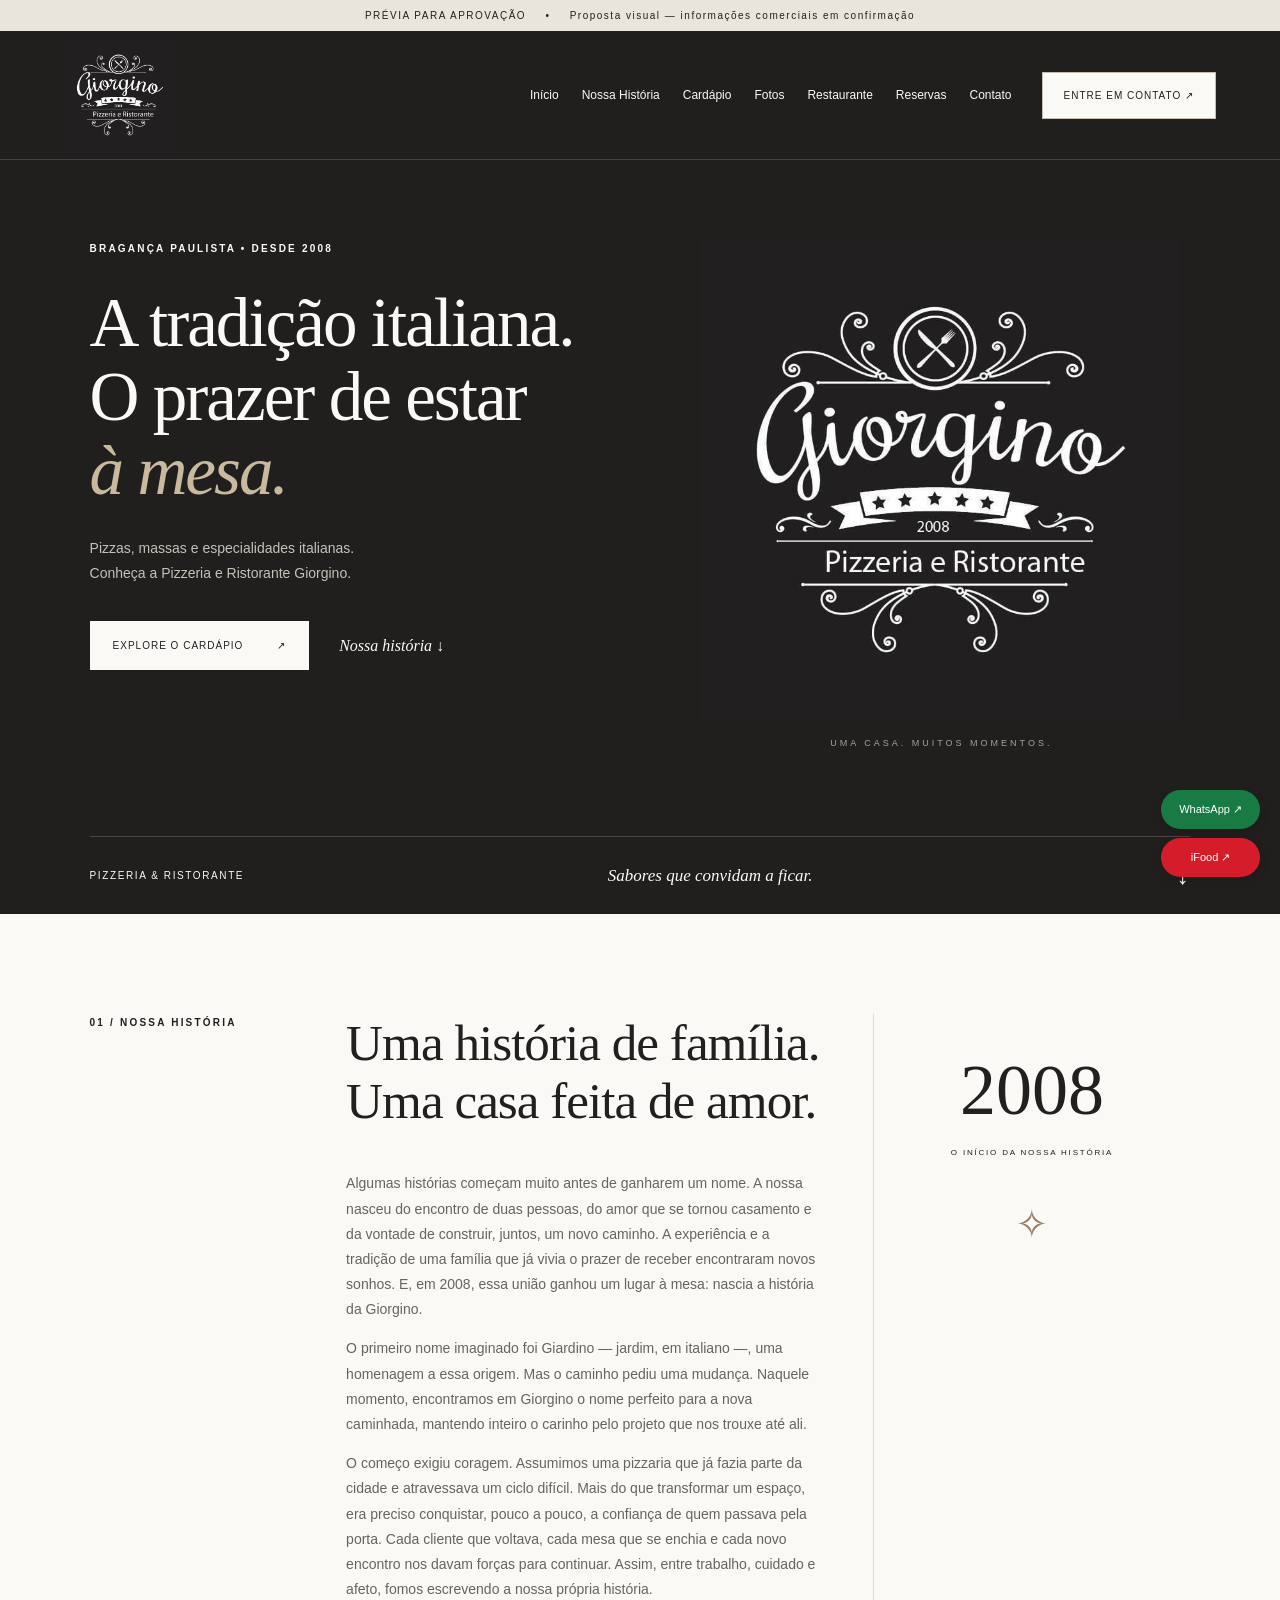
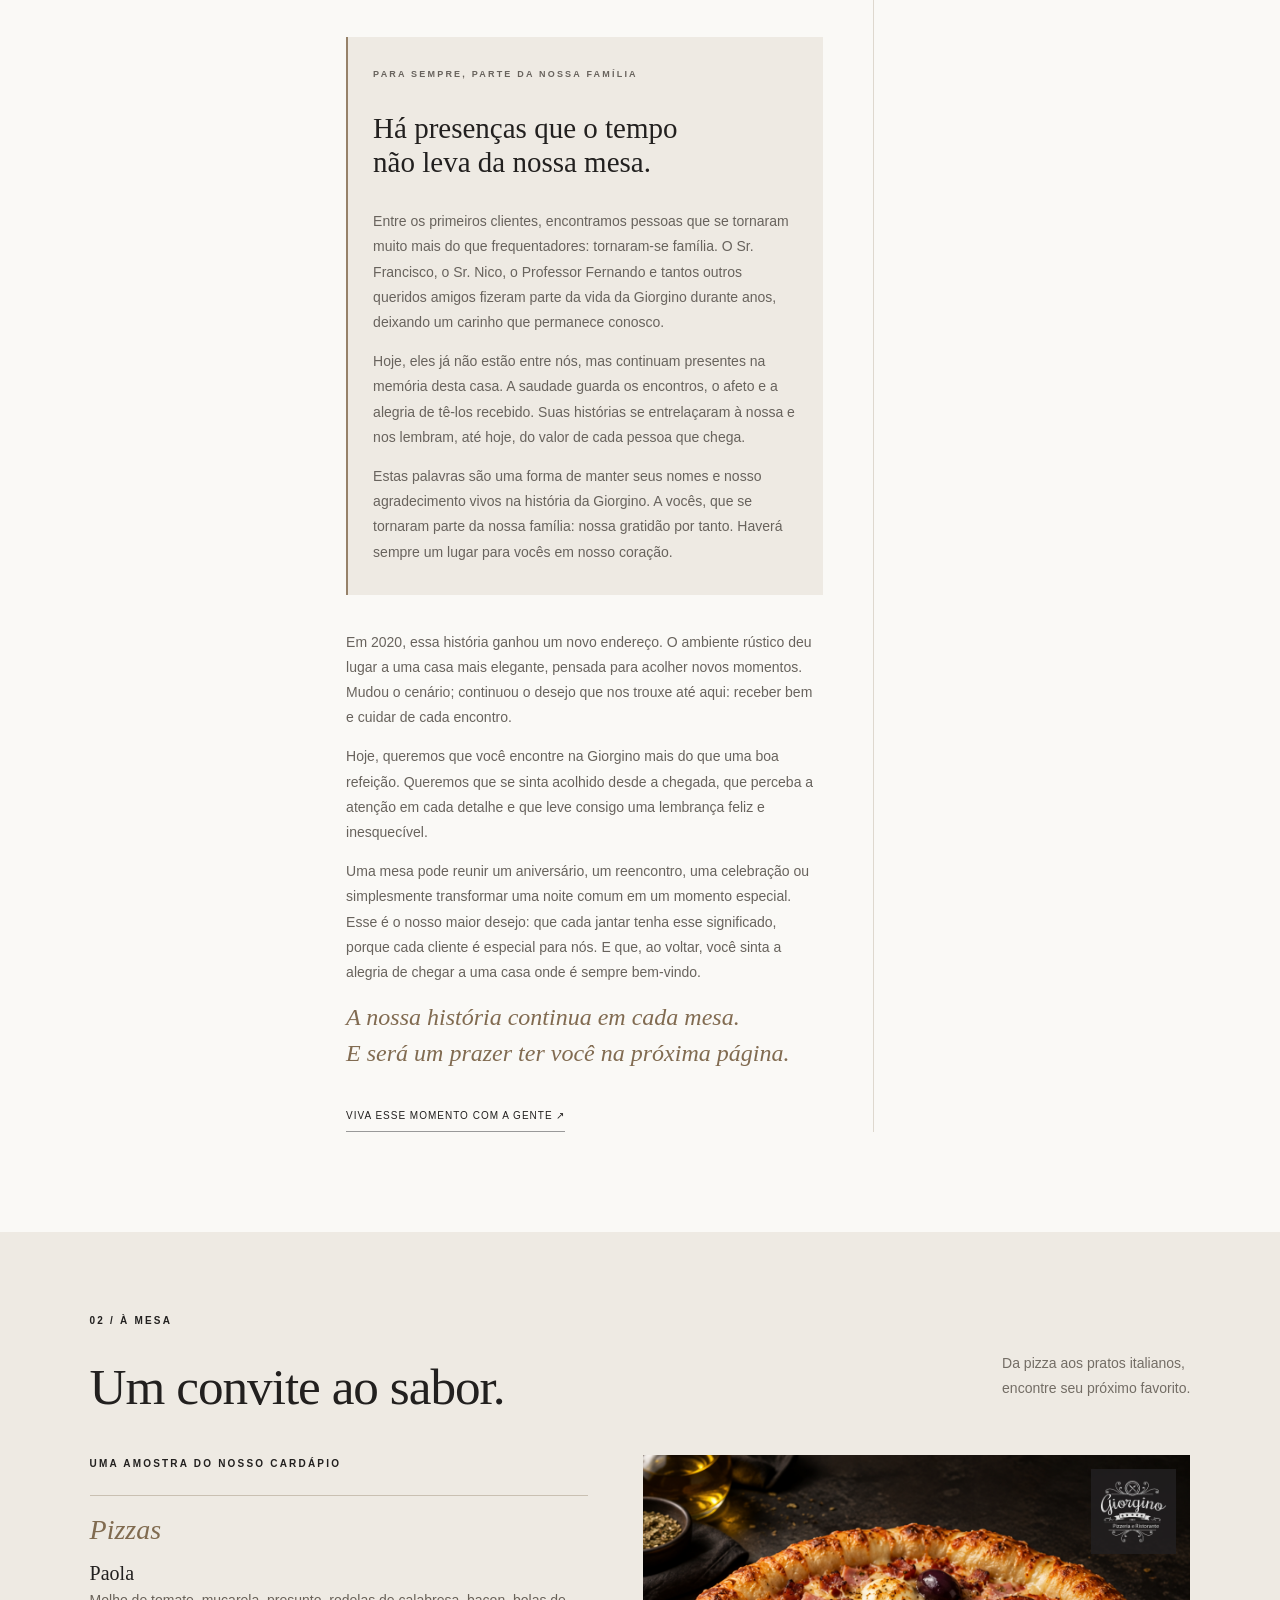
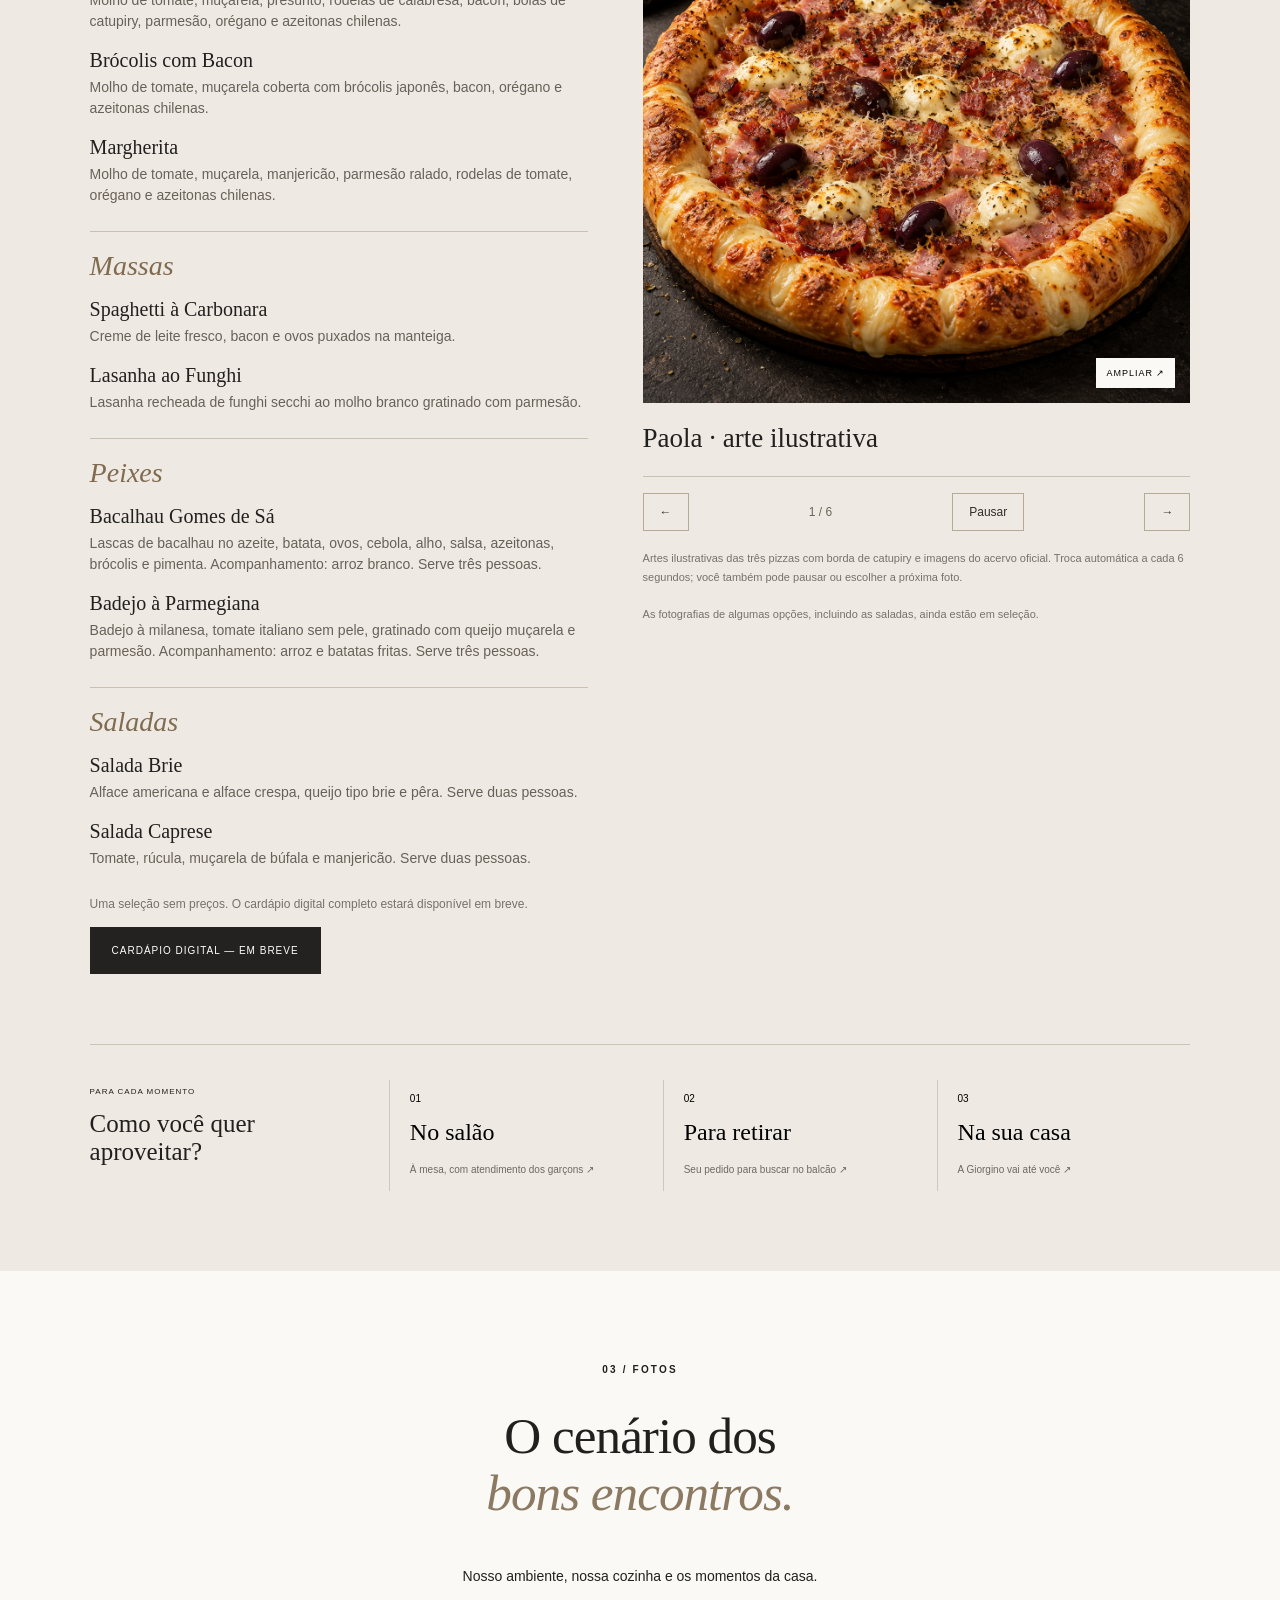
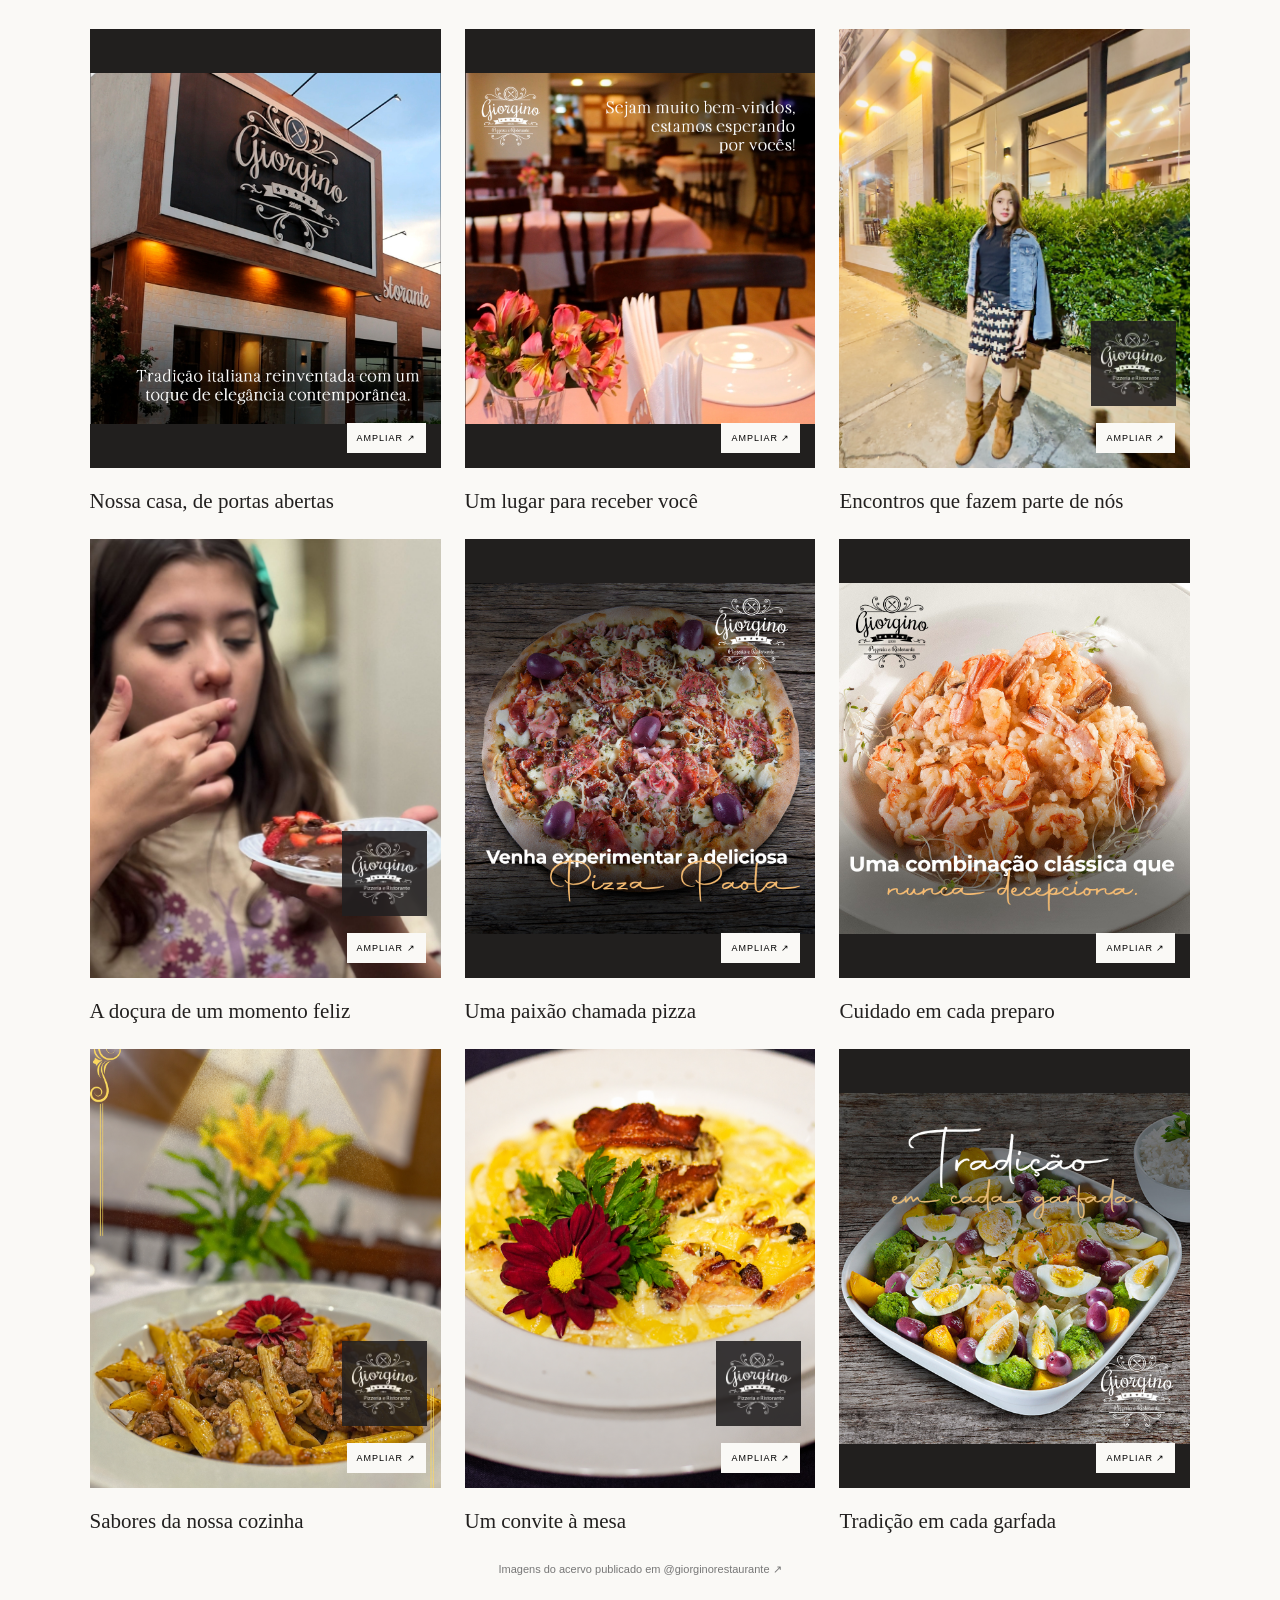
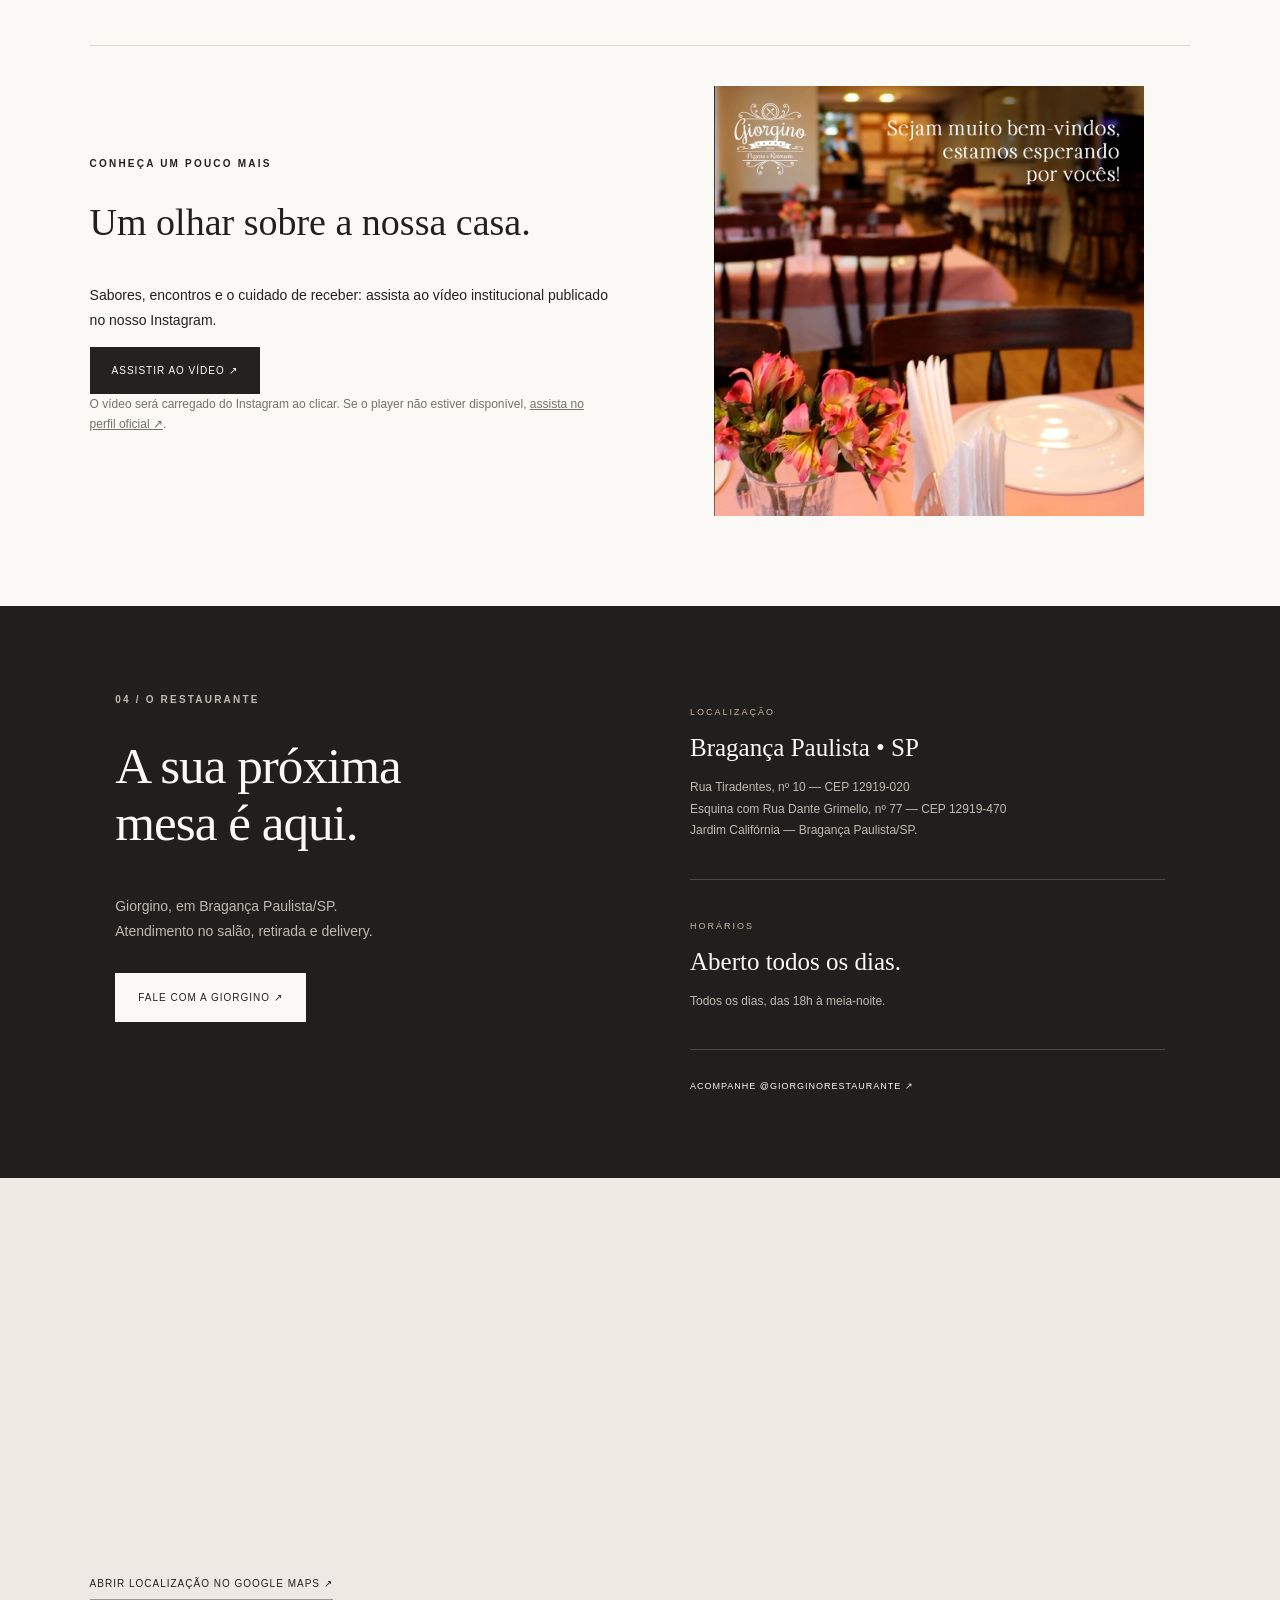
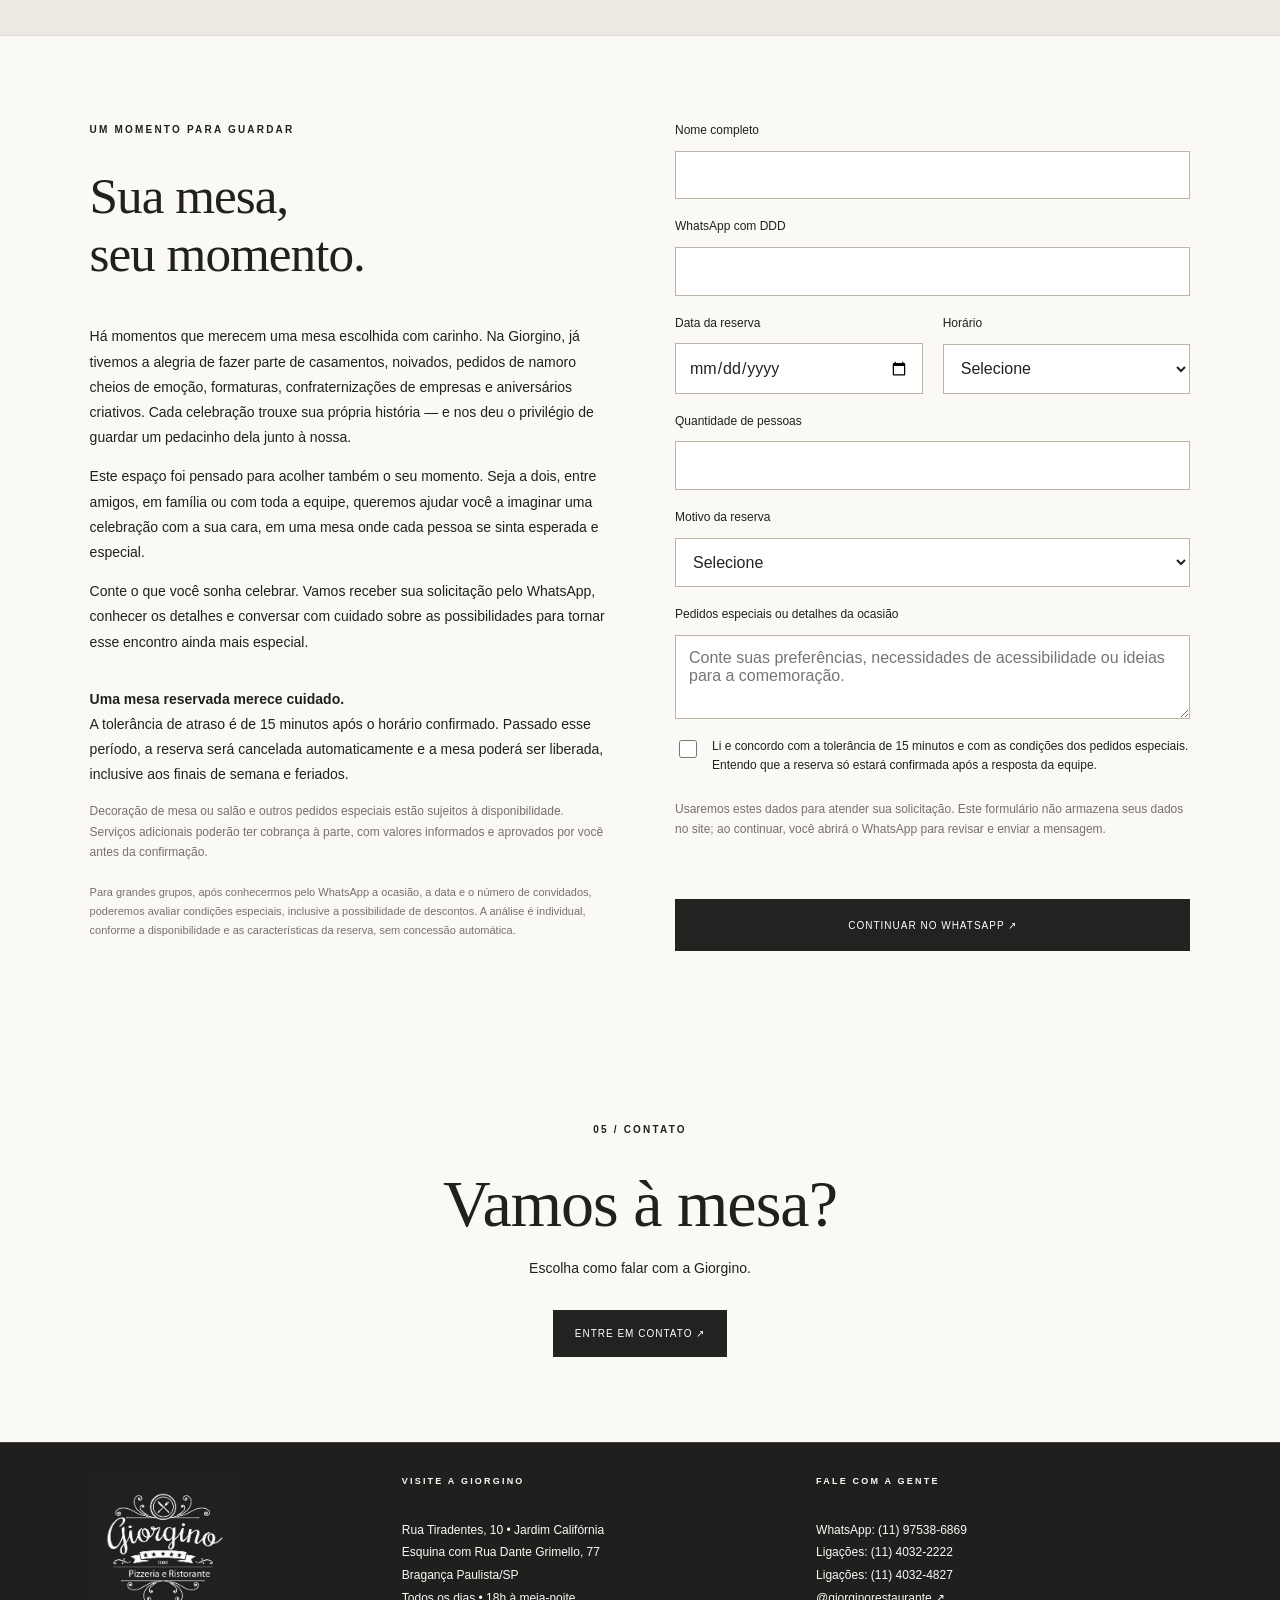
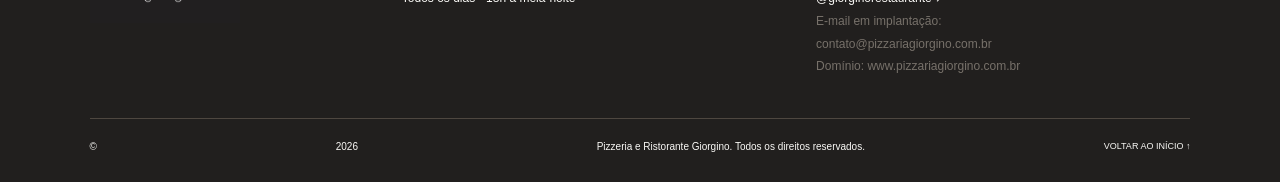
==== commit 0258575c: "Amplia previa com galeria oficial, video e carrossel de sabores" ====
--- a/previa.html
+++ b/previa.html
@@ -1,12 +1,12 @@
 <!doctype html>
-<html lang="pt-BR"><head><meta charset="utf-8"><meta name="viewport" content="width=device-width,initial-scale=1"><meta name="robots" content="noindex,nofollow"><title>Giorgino • Prévia visual</title><link rel="stylesheet" href="previa.css?v=5"></head>
+<html lang="pt-BR"><head><meta charset="utf-8"><meta name="viewport" content="width=device-width,initial-scale=1"><meta name="robots" content="noindex,nofollow"><title>Giorgino • Prévia visual</title><link rel="stylesheet" href="previa.css?v=6"></head>
 <body>
 <div class="preview">PRÉVIA PARA APROVAÇÃO <span>•</span> Proposta visual — informações comerciais em confirmação</div>
 <header><a class="brand" href="#inicio" aria-label="Giorgino — início"><img src="assets/logos/logo%20preta.jpeg" width="750" height="750" alt="Giorgino — Pizzeria e Ristorante, desde 2008"></a><button class="menu" aria-expanded="false" aria-controls="nav">Menu ☰</button><nav id="nav"><a href="#inicio">Início</a><a href="#historia">Nossa História</a><a href="#cardapio">Cardápio</a><a href="#fotos">Fotos</a><a href="#restaurante">Restaurante</a><a href="#reservas">Reservas</a><a href="#contato">Contato</a></nav><button class="contact" data-contact>ENTRE EM CONTATO ↗</button></header>
 <main><section id="inicio" class="hero"><div class="hero-copy"><p class="eyebrow">BRAGANÇA PAULISTA • DESDE 2008</p><h1>A tradição italiana.<br>O prazer de estar<br><em>à mesa.</em></h1><p>Pizzas, massas e especialidades italianas.<br>Conheça a Pizzeria e Ristorante Giorgino.</p><div class="actions"><a class="light" href="#cardapio">EXPLORE O CARDÁPIO <span>↗</span></a><a class="text-link" href="#historia">Nossa história ↓</a></div></div><div class="hero-brand"><img src="assets/logos/logo%20preta.jpeg" alt="Logomarca oficial Giorgino, Pizzeria e Ristorante, 2008"><p>UMA CASA. MUITOS MOMENTOS.</p></div><div class="hero-foot"><span>PIZZERIA & RISTORANTE</span><span>Sabores que convidam a ficar.</span><a href="#historia" aria-label="Conhecer a história">↓</a></div></section>
 <section id="historia" class="story"><p class="eyebrow">01 / NOSSA HISTÓRIA</p><div><h2>Uma história de família.<br>Uma casa feita de amor.</h2><p>Algumas histórias começam muito antes de ganharem um nome. A nossa nasceu do encontro de duas pessoas, do amor que se tornou casamento e da vontade de construir, juntos, um novo caminho. A experiência e a tradição de uma família que já vivia o prazer de receber encontraram novos sonhos. E, em 2008, essa união ganhou um lugar à mesa: nascia a história da Giorgino.</p><p>O primeiro nome imaginado foi Giardino — jardim, em italiano —, uma homenagem a essa origem. Mas o caminho pediu uma mudança. Naquele momento, encontramos em Giorgino o nome perfeito para a nova caminhada, mantendo inteiro o carinho pelo projeto que nos trouxe até ali.</p><p>O começo exigiu coragem. Assumimos uma pizzaria que já fazia parte da cidade e atravessava um ciclo difícil. Mais do que transformar um espaço, era preciso conquistar, pouco a pouco, a confiança de quem passava pela porta. Cada cliente que voltava, cada mesa que se enchia e cada novo encontro nos davam forças para continuar. Assim, entre trabalho, cuidado e afeto, fomos escrevendo a nossa própria história.</p><aside id="memorias" class="memory"><p class="eyebrow">PARA SEMPRE, PARTE DA NOSSA FAMÍLIA</p><h3>Há presenças que o tempo<br>não leva da nossa mesa.</h3><p>Entre os primeiros clientes, encontramos pessoas que se tornaram muito mais do que frequentadores: tornaram-se família. O Sr. Francisco, o Sr. Nico, o Professor Fernando e tantos outros queridos amigos fizeram parte da vida da Giorgino durante anos, deixando um carinho que permanece conosco.</p><p>Hoje, eles já não estão entre nós, mas continuam presentes na memória desta casa. A saudade guarda os encontros, o afeto e a alegria de tê-los recebido. Suas histórias se entrelaçaram à nossa e nos lembram, até hoje, do valor de cada pessoa que chega.</p><p>Estas palavras são uma forma de manter seus nomes e nosso agradecimento vivos na história da Giorgino. A vocês, que se tornaram parte da nossa família: nossa gratidão por tanto. Haverá sempre um lugar para vocês em nosso coração.</p></aside><p>Em 2020, essa história ganhou um novo endereço. O ambiente rústico deu lugar a uma casa mais elegante, pensada para acolher novos momentos. Mudou o cenário; continuou o desejo que nos trouxe até aqui: receber bem e cuidar de cada encontro.</p><p>Hoje, queremos que você encontre na Giorgino mais do que uma boa refeição. Queremos que se sinta acolhido desde a chegada, que perceba a atenção em cada detalhe e que leve consigo uma lembrança feliz e inesquecível.</p><p>Uma mesa pode reunir um aniversário, um reencontro, uma celebração ou simplesmente transformar uma noite comum em um momento especial. Esse é o nosso maior desejo: que cada jantar tenha esse significado, porque cada cliente é especial para nós. E que, ao voltar, você sinta a alegria de chegar a uma casa onde é sempre bem-vindo.</p><p class="story-signature">A nossa história continua em cada mesa.<br>E será um prazer ter você na próxima página.</p><a class="under" href="#reservas">VIVA ESSE MOMENTO COM A GENTE ↗</a></div><div class="year">2008<small>O INÍCIO DA NOSSA HISTÓRIA</small><span>✧</span></div></section>
-<section id="cardapio" class="food"><div class="section-head"><div><p class="eyebrow">02 / À MESA</p><h2>Um convite ao sabor.</h2></div><p>Da pizza aos pratos italianos,<br>encontre seu próximo favorito.</p></div><div class="food-grid"><figure><button class="photo" data-photo><img src="assets/logos/foto%20risoto%20com%20arte.jpeg" alt="Arte original da Giorgino com risoto de camarão" loading="lazy"><span>AMPLIAR ↗</span></button><figcaption>Risoto de camarão <small>Imagem original do acervo Giorgino</small></figcaption></figure><div class="categories menu-sample"><p class="eyebrow">UMA AMOSTRA DO NOSSO CARDÁPIO</p><article><div><small>PIZZA</small><h3>GIORGINO</h3><p>Molho de tomate, agrião coberto de muçarela, fatias de Queijo Brie, orégano e azeitonas chilenas.</p></div></article><article><div><small>PASTAS</small><h3>LASANHA AO FUNGHI</h3><p>Lasanha recheada de funghi secchi ao molho branco gratinado com parmesão.</p></div></article><article><div><small>RISOTOS</small><h3>CAMARÃO</h3><p>Arroz arbório, camarão rosa puxado no azeite, cebola, vinho branco e manteiga.</p></div></article><p class="menu-motto">“O amor é o principal ingrediente nesta casa.”</p><p class="note">Seleção do cardápio da casa, sem preços. O cardápio digital completo estará disponível em breve.</p><button class="dark" data-mode="Cardápio digital">CONHEÇA O CARDÁPIO DIGITAL — EM BREVE</button></div></div><div class="modes"><div><small>PARA CADA MOMENTO</small><h3>Como você quer aproveitar?</h3></div><button data-mode="Salão">01 <strong>No salão</strong><span>À mesa, com atendimento dos garçons ↗</span></button><button data-mode="Retirada">02 <strong>Para retirar</strong><span>Seu pedido para buscar no balcão ↗</span></button><button data-mode="Delivery">03 <strong>Na sua casa</strong><span>A Giorgino vai até você ↗</span></button></div></section>
-<section id="fotos" class="gallery"><p class="eyebrow">03 / FOTOS</p><h2>O cenário dos<br><em>bons encontros.</em></h2><p>Nosso ambiente, nossa cozinha e os momentos da casa.</p><div class="photo-gallery"><figure><button class="photo" data-photo><img src="assets/pratos/massa-penne-giorgino.jpg" alt="Massa da Giorgino em arte original publicada no perfil oficial" loading="lazy" width="1350" height="1687"><span>AMPLIAR ↗</span></button><figcaption>Sabores da nossa cozinha</figcaption></figure><figure><button class="photo" data-photo><img src="assets/pratos/especialidade-giorgino.jpg" alt="Especialidade da Giorgino em arte original publicada no perfil oficial" loading="lazy" width="1350" height="1687"><span>AMPLIAR ↗</span></button><figcaption>Um convite à mesa</figcaption></figure><figure><button class="photo" data-photo><img src="assets/pratos/carbonara-giorgino.jpg" alt="Carbonara da Giorgino em arte original publicada no perfil oficial" loading="lazy" width="1350" height="1687"><span>AMPLIAR ↗</span></button><figcaption>O carinho em cada prato</figcaption></figure></div><p class="gallery-credit">Imagens do acervo publicado em <a href="https://www.instagram.com/giorginorestaurante/" target="_blank" rel="noopener">@giorginorestaurante ↗</a></p></section>
+<section id="cardapio" class="food"><div class="section-head"><div><p class="eyebrow">02 / À MESA</p><h2>Um convite ao sabor.</h2></div><p>Da pizza aos pratos italianos,<br>encontre seu próximo favorito.</p></div><div class="food-grid"><div class="menu-selection"><p class="eyebrow">UMA AMOSTRA DO NOSSO CARDÁPIO</p><section class="sample-category"><h3>Pizzas</h3><article><h4>Paola</h4><p>Molho de tomate, muçarela, presunto, rodelas de calabresa, bacon, bolas de catupiry, parmesão, orégano e azeitonas chilenas.</p></article><article><h4>Brócolis com Bacon</h4><p>Molho de tomate, muçarela coberta com brócolis japonês, bacon, orégano e azeitonas chilenas.</p></article><article><h4>Margherita</h4><p>Molho de tomate, muçarela, manjericão, parmesão ralado, rodelas de tomate, orégano e azeitonas chilenas.</p></article></section><section class="sample-category"><h3>Massas</h3><article><h4>Spaghetti à Carbonara</h4><p>Creme de leite fresco, bacon e ovos puxados na manteiga.</p></article><article><h4>Lasanha ao Funghi</h4><p>Lasanha recheada de funghi secchi ao molho branco gratinado com parmesão.</p></article></section><section class="sample-category"><h3>Peixes</h3><article><h4>Bacalhau Gomes de Sá</h4><p>Lascas de bacalhau no azeite, batata, ovos, cebola, alho, salsa, azeitonas, brócolis e pimenta. Acompanhamento: arroz branco. Serve três pessoas.</p></article><article><h4>Badejo à Parmegiana</h4><p>Badejo à milanesa, tomate italiano sem pele, gratinado com queijo muçarela e parmesão. Acompanhamento: arroz e batatas fritas. Serve três pessoas.</p></article></section><section class="sample-category"><h3>Saladas</h3><article><h4>Salada Brie</h4><p>Alface americana e alface crespa, queijo tipo brie e pêra. Serve duas pessoas.</p></article><article><h4>Salada Caprese</h4><p>Tomate, rúcula, muçarela de búfala e manjericão. Serve duas pessoas.</p></article></section><p class="note">Uma seleção sem preços. O cardápio digital completo estará disponível em breve.</p><button class="dark" data-mode="Cardápio digital">CARDÁPIO DIGITAL — EM BREVE</button></div><div class="menu-visual"><div class="menu-carousel" role="region" aria-label="Fotos dos sabores da Giorgino" aria-roledescription="carrossel"><figure><button class="photo watermarked" data-photo><img id="menu-slide" src="assets/pratos/ilustracoes/paola.png" alt="Arte ilustrativa de pizza Paola com borda de catupiry" loading="lazy" width="1080" height="1080"><span>AMPLIAR ↗</span></button><figcaption id="slide-caption">Paola · arte ilustrativa</figcaption></figure><div class="slide-controls"><button type="button" id="slide-prev" aria-label="Foto anterior">←</button><span id="slide-count">1 / 6</span><button type="button" id="slide-pause" aria-pressed="false">Pausar</button><button type="button" id="slide-next" aria-label="Próxima foto">→</button></div><p class="note">Artes ilustrativas das três pizzas com borda de catupiry e imagens do acervo oficial. Troca automática a cada 6 segundos; você também pode pausar ou escolher a próxima foto.</p><p class="note">As fotografias de algumas opções, incluindo as saladas, ainda estão em seleção.</p><span id="slide-announcement" class="sr-only" aria-live="polite"></span></div></div></div><div class="modes"><div><small>PARA CADA MOMENTO</small><h3>Como você quer aproveitar?</h3></div><button data-mode="Salão">01 <strong>No salão</strong><span>À mesa, com atendimento dos garçons ↗</span></button><button data-mode="Retirada">02 <strong>Para retirar</strong><span>Seu pedido para buscar no balcão ↗</span></button><button data-mode="Delivery">03 <strong>Na sua casa</strong><span>A Giorgino vai até você ↗</span></button></div></section>
+<section id="fotos" class="gallery"><p class="eyebrow">03 / FOTOS</p><h2>O cenário dos<br><em>bons encontros.</em></h2><p>Nosso ambiente, nossa cozinha e os momentos da casa.</p><div class="photo-gallery"><figure><button class="photo" data-photo><img src="assets/fotos/fachada-giorgino.jpg" alt="Fachada da Giorgino em publicação oficial" loading="lazy"><span>AMPLIAR ↗</span></button><figcaption>Nossa casa, de portas abertas</figcaption></figure><figure><button class="photo" data-photo><img src="assets/fotos/salao-boas-vindas.jpg" alt="Salão da Giorgino com mesas preparadas e mensagem de boas-vindas" loading="lazy"><span>AMPLIAR ↗</span></button><figcaption>Um lugar para receber você</figcaption></figure><figure><button class="photo watermarked" data-photo><img src="assets/fotos/momento-cliente-fachada.jpg" alt="Cliente em frente à fachada iluminada da Giorgino, em publicação compartilhada" loading="lazy"><span>AMPLIAR ↗</span></button><figcaption>Encontros que fazem parte de nós</figcaption></figure><figure><button class="photo watermarked" data-photo><img src="assets/fotos/momento-pizza-doce.jpg" alt="Cliente saboreando pizza doce em publicação compartilhada com a Giorgino" loading="lazy"><span>AMPLIAR ↗</span></button><figcaption>A doçura de um momento feliz</figcaption></figure><figure><button class="photo" data-photo><img src="assets/pratos/pizza-paola.jpg" alt="Pizza Paola em arte oficial da Giorgino" loading="lazy"><span>AMPLIAR ↗</span></button><figcaption>Uma paixão chamada pizza</figcaption></figure><figure><button class="photo" data-photo><img src="assets/pratos/risoto-camarao.jpg" alt="Risoto de camarão em arte oficial da Giorgino" loading="lazy"><span>AMPLIAR ↗</span></button><figcaption>Cuidado em cada preparo</figcaption></figure><figure><button class="photo watermarked" data-photo><img src="assets/pratos/edicoes/massa-penne-sem-letreiro.png" alt="Massa penne da Giorgino" loading="lazy"><span>AMPLIAR ↗</span></button><figcaption>Sabores da nossa cozinha</figcaption></figure><figure><button class="photo watermarked" data-photo><img src="assets/pratos/edicoes/especialidade-sem-letreiro.png" alt="Massa com especialidade de carne da Giorgino" loading="lazy"><span>AMPLIAR ↗</span></button><figcaption>Um convite à mesa</figcaption></figure><figure><button class="photo" data-photo><img src="assets/pratos/bacalhau-gomes-de-sa.jpg" alt="Bacalhau em arte oficial da Giorgino" loading="lazy"><span>AMPLIAR ↗</span></button><figcaption>Tradição em cada garfada</figcaption></figure></div><p class="gallery-credit">Imagens do acervo publicado em <a href="https://www.instagram.com/giorginorestaurante/" target="_blank" rel="noopener">@giorginorestaurante ↗</a></p><div class="institutional"><div><p class="eyebrow">CONHEÇA UM POUCO MAIS</p><h3>Um olhar sobre a nossa casa.</h3><p>Sabores, encontros e o cuidado de receber: assista ao vídeo institucional publicado no nosso Instagram.</p><button class="dark" id="load-film" type="button">ASSISTIR AO VÍDEO ↗</button><p class="note">O vídeo será carregado do Instagram ao clicar. Se o player não estiver disponível, <a href="https://www.instagram.com/giorginorestaurante/reel/C9ik5dYtnUJ/" target="_blank" rel="noopener">assista no perfil oficial ↗</a>.</p></div><div id="film-player"><img src="assets/fotos/salao-boas-vindas.jpg" loading="lazy" alt="O salão da Giorgino, cenário dos nossos encontros"></div></div></section>
 <section id="restaurante" class="visit"><div><p class="eyebrow">04 / O RESTAURANTE</p><h2>A sua próxima<br>mesa é aqui.</h2><p>Giorgino, em Bragança Paulista/SP.<br>Atendimento no salão, retirada e delivery.</p><button class="light" data-contact>FALE COM A GIORGINO ↗</button></div><div class="visit-info"><article><small>LOCALIZAÇÃO</small><h3>Bragança Paulista • SP</h3><p>Rua Tiradentes, nº 10 — CEP 12919-020<br>Esquina com Rua Dante Grimello, nº 77 — CEP 12919-470<br>Jardim Califórnia — Bragança Paulista/SP.</p></article><article><small>HORÁRIOS</small><h3>Aberto todos os dias.</h3><p>Todos os dias, das 18h à meia-noite.</p></article><a href="https://www.instagram.com/giorginorestaurante/" target="_blank" rel="noopener">ACOMPANHE @GIORGINORESTAURANTE ↗</a></div></section>
 <div class="map-wrap"><iframe title="Mapa — Giorgino, Rua Tiradentes, 10, Jardim Califórnia, Bragança Paulista" loading="lazy" referrerpolicy="no-referrer-when-downgrade" src="https://maps.google.com/maps?q=Rua%20Tiradentes%2010%20Jardim%20California%20Braganca%20Paulista%20SP&amp;output=embed"></iframe><a class="under" target="_blank" rel="noopener" href="https://www.google.com/maps/search/?api=1&amp;query=Rua+Tiradentes+10+Jardim+California+Braganca+Paulista+SP">ABRIR LOCALIZAÇÃO NO GOOGLE MAPS ↗</a></div><section id="reservas" class="reservations"><div><p class="eyebrow">UM MOMENTO PARA GUARDAR</p><h2>Sua mesa,<br>seu momento.</h2><div class="reservation-intro"><p>Há momentos que merecem uma mesa escolhida com carinho. Na Giorgino, já tivemos a alegria de fazer parte de casamentos, noivados, pedidos de namoro cheios de emoção, formaturas, confraternizações de empresas e aniversários criativos. Cada celebração trouxe sua própria história — e nos deu o privilégio de guardar um pedacinho dela junto à nossa.</p><p>Este espaço foi pensado para acolher também o seu momento. Seja a dois, entre amigos, em família ou com toda a equipe, queremos ajudar você a imaginar uma celebração com a sua cara, em uma mesa onde cada pessoa se sinta esperada e especial.</p><p>Conte o que você sonha celebrar. Vamos receber sua solicitação pelo WhatsApp, conhecer os detalhes e conversar com cuidado sobre as possibilidades para tornar esse encontro ainda mais especial.</p></div><p><strong>Uma mesa reservada merece cuidado.</strong><br>A tolerância de atraso é de 15 minutos após o horário confirmado. Passado esse período, a reserva será cancelada automaticamente e a mesa poderá ser liberada, inclusive aos finais de semana e feriados.</p><p class="note">Decoração de mesa ou salão e outros pedidos especiais estão sujeitos à disponibilidade. Serviços adicionais poderão ter cobrança à parte, com valores informados e aprovados por você antes da confirmação.</p><p class="note group-note">Para grandes grupos, após conhecermos pelo WhatsApp a ocasião, a data e o número de convidados, poderemos avaliar condições especiais, inclusive a possibilidade de descontos. A análise é individual, conforme a disponibilidade e as características da reserva, sem concessão automática.</p></div><form id="reservation-form"><label>Nome completo<input name="name" autocomplete="name" required maxlength="100"></label><label>WhatsApp com DDD<input name="phone" type="tel" autocomplete="tel" required pattern="[+()0-9 .-]{10,20}" maxlength="20"></label><div class="form-row"><label>Data da reserva<input name="date" type="date" required></label><label>Horário<select name="time" required><option value="">Selecione</option></select></label></div><label>Quantidade de pessoas<input name="people" type="number" min="1" step="1" required></label><label>Motivo da reserva<select name="occasion" required><option value="">Selecione</option><option>Jantar</option><option>Aniversário</option><option>Encontro a dois</option><option>Reunião de família ou amigos</option><option>Confraternização</option><option>Outro motivo</option></select></label><label>Pedidos especiais ou detalhes da ocasião<textarea name="requests" rows="3" maxlength="1500" placeholder="Conte suas preferências, necessidades de acessibilidade ou ideias para a comemoração."></textarea></label><label class="consent"><input name="terms" type="checkbox" required><span>Li e concordo com a tolerância de 15 minutos e com as condições dos pedidos especiais. Entendo que a reserva só estará confirmada após a resposta da equipe.</span></label><p class="note">Usaremos estes dados para atender sua solicitação. Este formulário não armazena seus dados no site; ao continuar, você abrirá o WhatsApp para revisar e enviar a mensagem.</p><p id="reservation-status" role="status"></p><button class="dark" type="submit">CONTINUAR NO WHATSAPP ↗</button></form></section><section id="contato" class="closing"><p class="eyebrow">05 / CONTATO</p><h2>Vamos à mesa?</h2><p>Escolha como falar com a Giorgino.</p><button class="dark" data-contact>ENTRE EM CONTATO ↗</button></section></main>
 <footer class="full-footer"><a class="footer-brand" href="#inicio" aria-label="Giorgino — início"><img src="assets/logos/logo%20preta.jpeg" width="750" height="750" alt="Logomarca oficial Giorgino — Pizzeria e Ristorante"></a><div><p class="eyebrow">VISITE A GIORGINO</p><p>Rua Tiradentes, 10 • Jardim Califórnia<br>Esquina com Rua Dante Grimello, 77<br>Bragança Paulista/SP<br>Todos os dias • 18h à meia-noite</p></div><div><p class="eyebrow">FALE COM A GENTE</p><p><a href="https://wa.me/5511975386869" target="_blank" rel="noopener">WhatsApp: (11) 97538-6869</a><br><a href="tel:+551140322222">Ligações: (11) 4032-2222</a><br><a href="tel:+551140324827">Ligações: (11) 4032-4827</a><br><a href="https://www.instagram.com/giorginorestaurante/" target="_blank" rel="noopener">@giorginorestaurante ↗</a></p><p class="note">E-mail em implantação:<br>contato@pizzariagiorgino.com.br<br>Domínio: www.pizzariagiorgino.com.br</p></div><div class="copyright">© <span id="copyright-year">2026</span> Pizzeria e Ristorante Giorgino. Todos os direitos reservados.<a href="#inicio">VOLTAR AO INÍCIO ↑</a></div></footer>
@@ -14,4 +14,4 @@
 <dialog id="contact-dialog"><button class="close" aria-label="Fechar">×</button><p class="eyebrow">ESTAMOS POR AQUI</p><h2>Fale com a Giorgino.</h2><p>Escolha seu canal preferido:</p><div class="channels"><p><a href="https://wa.me/5511975386869" target="_blank" rel="noopener"><strong>WhatsApp ↗</strong><small>(11) 97538-6869 • Conversas, pedidos e reservas</small></a></p><p><strong>Ligações</strong><small><a href="tel:+551140322222">(11) 4032-2222</a> • <a href="tel:+551140324827">(11) 4032-4827</a></small></p><p><strong>iFood</strong><small>Loja oficial • link pendente</small></p></div><p class="note">O acesso ao iFood será ativado após a confirmação do link oficial da loja.</p></dialog>
 <dialog id="photo-dialog"><button class="close" aria-label="Fechar imagem">×</button><img src="assets/logos/foto%20risoto%20com%20arte.jpeg" alt="Arte original Giorgino: risoto de camarão"></dialog>
 <dialog id="mode-dialog"><button class="close" aria-label="Fechar">×</button><p class="eyebrow">CARDÁPIO DIGITAL</p><h2 id="mode-title"></h2><p>Este acesso terá um fluxo próprio, separado das outras modalidades.</p><p class="note">O catálogo e o envio de pedidos estarão disponíveis após o cadastro do cardápio oficial e dos contatos.</p></dialog>
-<script src="previa.js?v=4"></script></body></html>
+<script id="menu-slides" type="application/json">[{"src": "assets/pratos/ilustracoes/paola.png", "title": "Paola · arte ilustrativa", "alt": "Arte ilustrativa de pizza Paola com borda de catupiry", "watermark": true}, {"src": "assets/pratos/ilustracoes/brocolis-com-bacon.png", "title": "Brócolis com Bacon · arte ilustrativa", "alt": "Arte ilustrativa de pizza de brócolis japonês e bacon com borda de catupiry", "watermark": true}, {"src": "assets/pratos/ilustracoes/margherita.png", "title": "Margherita · arte ilustrativa", "alt": "Arte ilustrativa de pizza Margherita com borda de catupiry", "watermark": true}, {"src": "assets/pratos/carbonara-giorgino.jpg", "title": "Spaghetti à Carbonara", "alt": "Spaghetti à Carbonara em arte publicada pela Giorgino", "watermark": true}, {"src": "assets/pratos/bacalhau-gomes-de-sa.jpg", "title": "Bacalhau da casa", "alt": "Bacalhau em arte publicada pela Giorgino"}, {"src": "assets/pratos/risoto-camarao.jpg", "title": "Risoto de camarão", "alt": "Risoto de camarão em arte publicada pela Giorgino"}]</script><script src="previa.js?v=6"></script></body></html>
--- a/previa.css
+++ b/previa.css
@@ -9,3 +9,6 @@
 .memory{margin:35px 0;padding:30px 25px;background:#eeeae3;border-left:2px solid #968269}.memory .eyebrow{font-size:9px;line-height:1.7}.memory h3{font-size:29px;line-height:1.2}.memory p{color:#68635d}.memory p:last-child{margin-bottom:0}
 .photo-gallery{display:grid;grid-template-columns:repeat(3,minmax(0,1fr));gap:24px;margin-top:40px;text-align:left}.photo-gallery img{height:auto;width:100%}.photo-gallery figcaption{font-size:21px}.gallery-credit{font-size:11px;color:#777;margin-top:25px}@media(max-width:650px){.photo-gallery{grid-template-columns:1fr;gap:30px}}
 .reservation-intro{margin-bottom:32px}.reservations .group-note{font-size:11px!important;line-height:1.75;margin-top:20px}
+
+/* Amostra compacta e fotos oficiais, sempre com a marca original. */
+.food-grid{grid-template-columns:1fr 1.1fr;gap:55px;align-items:start}.menu-selection>.eyebrow{margin-bottom:22px}.sample-category{border-top:1px solid #c9c0b2;padding:18px 0 8px}.sample-category h3{font:italic 28px Georgia;margin:0 0 16px;color:#806b50}.sample-category article{margin-bottom:17px}.sample-category h4{font:20px "Bernard MT Condensed",Impact,Georgia,serif;margin:0 0 5px}.sample-category p{font:14px/1.5 Calibri,"Gill Sans MT",Arial,sans-serif;color:#686158;margin:0}.menu-visual{position:sticky;top:25px}.menu-carousel .photo img{height:auto;aspect-ratio:1;object-fit:contain}.menu-carousel figcaption{font-size:27px}.slide-controls{display:flex;align-items:center;justify-content:space-between;border-top:1px solid #c9c0b2;margin-top:22px;padding-top:16px;gap:12px}.slide-controls button{border:1px solid #b7aa98;background:transparent;padding:11px 16px;color:#342c24;font-size:12px}.slide-controls span{font-size:12px;color:#6d6255}.menu-carousel>.note{font-size:11px!important;margin-top:18px}.watermarked::after{content:"";position:absolute;right:14px;top:14px;width:clamp(56px,7vw,85px);aspect-ratio:1;background:url('assets/logos/logo%20preta.jpeg') center/contain no-repeat;opacity:.88;pointer-events:none}.photo-gallery .photo img{aspect-ratio:4/5;object-fit:contain;background:#211f1e}.photo-gallery figcaption{font-size:21px;line-height:1.3}.photo-gallery .watermarked::after{top:auto;bottom:62px}.institutional{display:grid;grid-template-columns:1fr 1fr;gap:55px;text-align:left;margin-top:65px;padding-top:40px;border-top:1px solid #ded8ce;align-items:center}.institutional h3{font:38px/1.15 Georgia}.institutional .note a{text-decoration:underline}#film-player{max-width:430px;width:100%;justify-self:center;background:#eeeae3}#film-player>img{width:100%;display:block}#film-player iframe{width:100%;height:610px;border:0;display:block}#photo-dialog.watermarked::after{top:50px;right:30px;width:85px}.sr-only{position:absolute;width:1px;height:1px;padding:0;margin:-1px;overflow:hidden;clip:rect(0,0,0,0);white-space:nowrap;border:0}@media(max-width:800px){.food-grid{grid-template-columns:1fr;gap:35px}.menu-visual{position:static}.menu-selection{display:grid;grid-template-columns:1fr 1fr;gap:0 22px}.menu-selection>.eyebrow,.menu-selection>.note,.menu-selection>.dark{grid-column:1/-1}.menu-visual{max-width:600px;width:100%;margin:auto}.institutional{grid-template-columns:1fr;gap:25px}.photo-gallery{grid-template-columns:repeat(2,minmax(0,1fr))}}@media(max-width:480px){.menu-selection{display:block}.sample-category h4{font-size:21px}.photo-gallery{grid-template-columns:1fr}.institutional h3{font-size:32px}#film-player iframe{height:570px}}@media(prefers-reduced-motion:reduce){*{scroll-behavior:auto!important}}
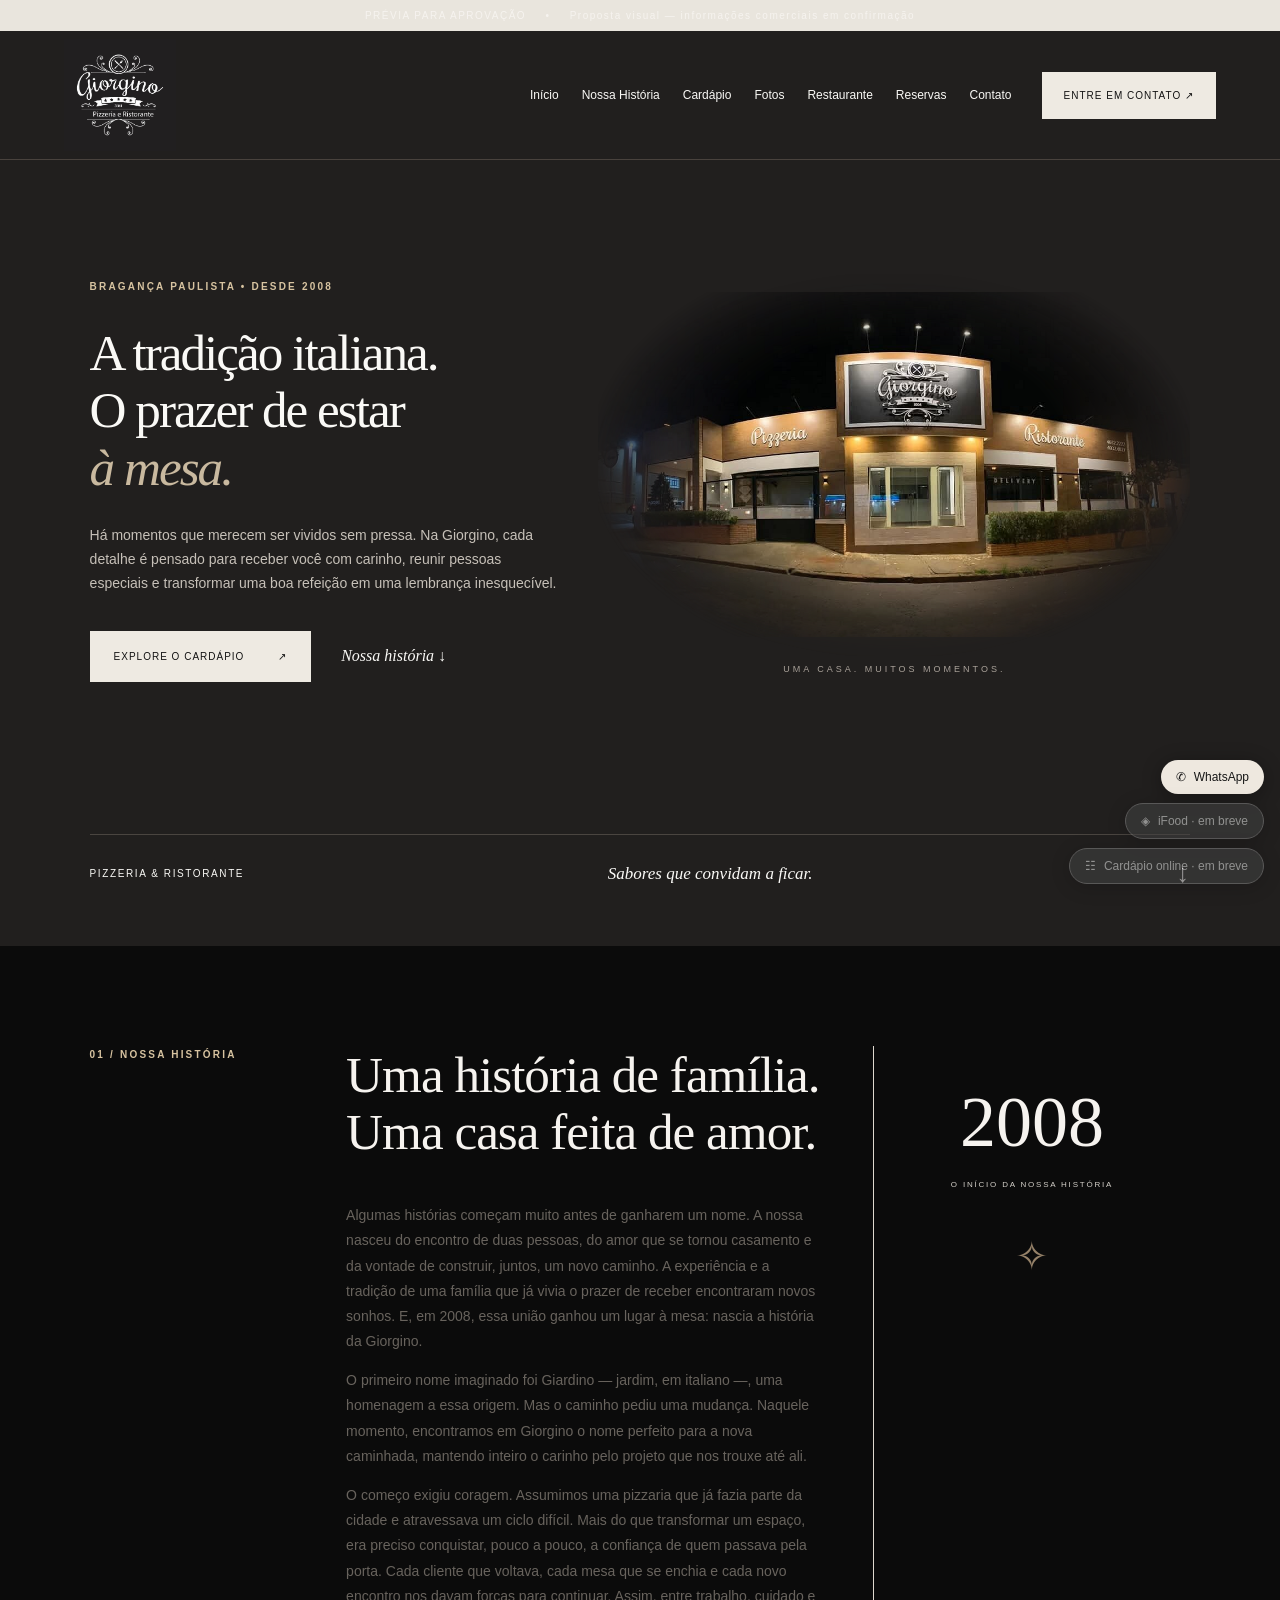
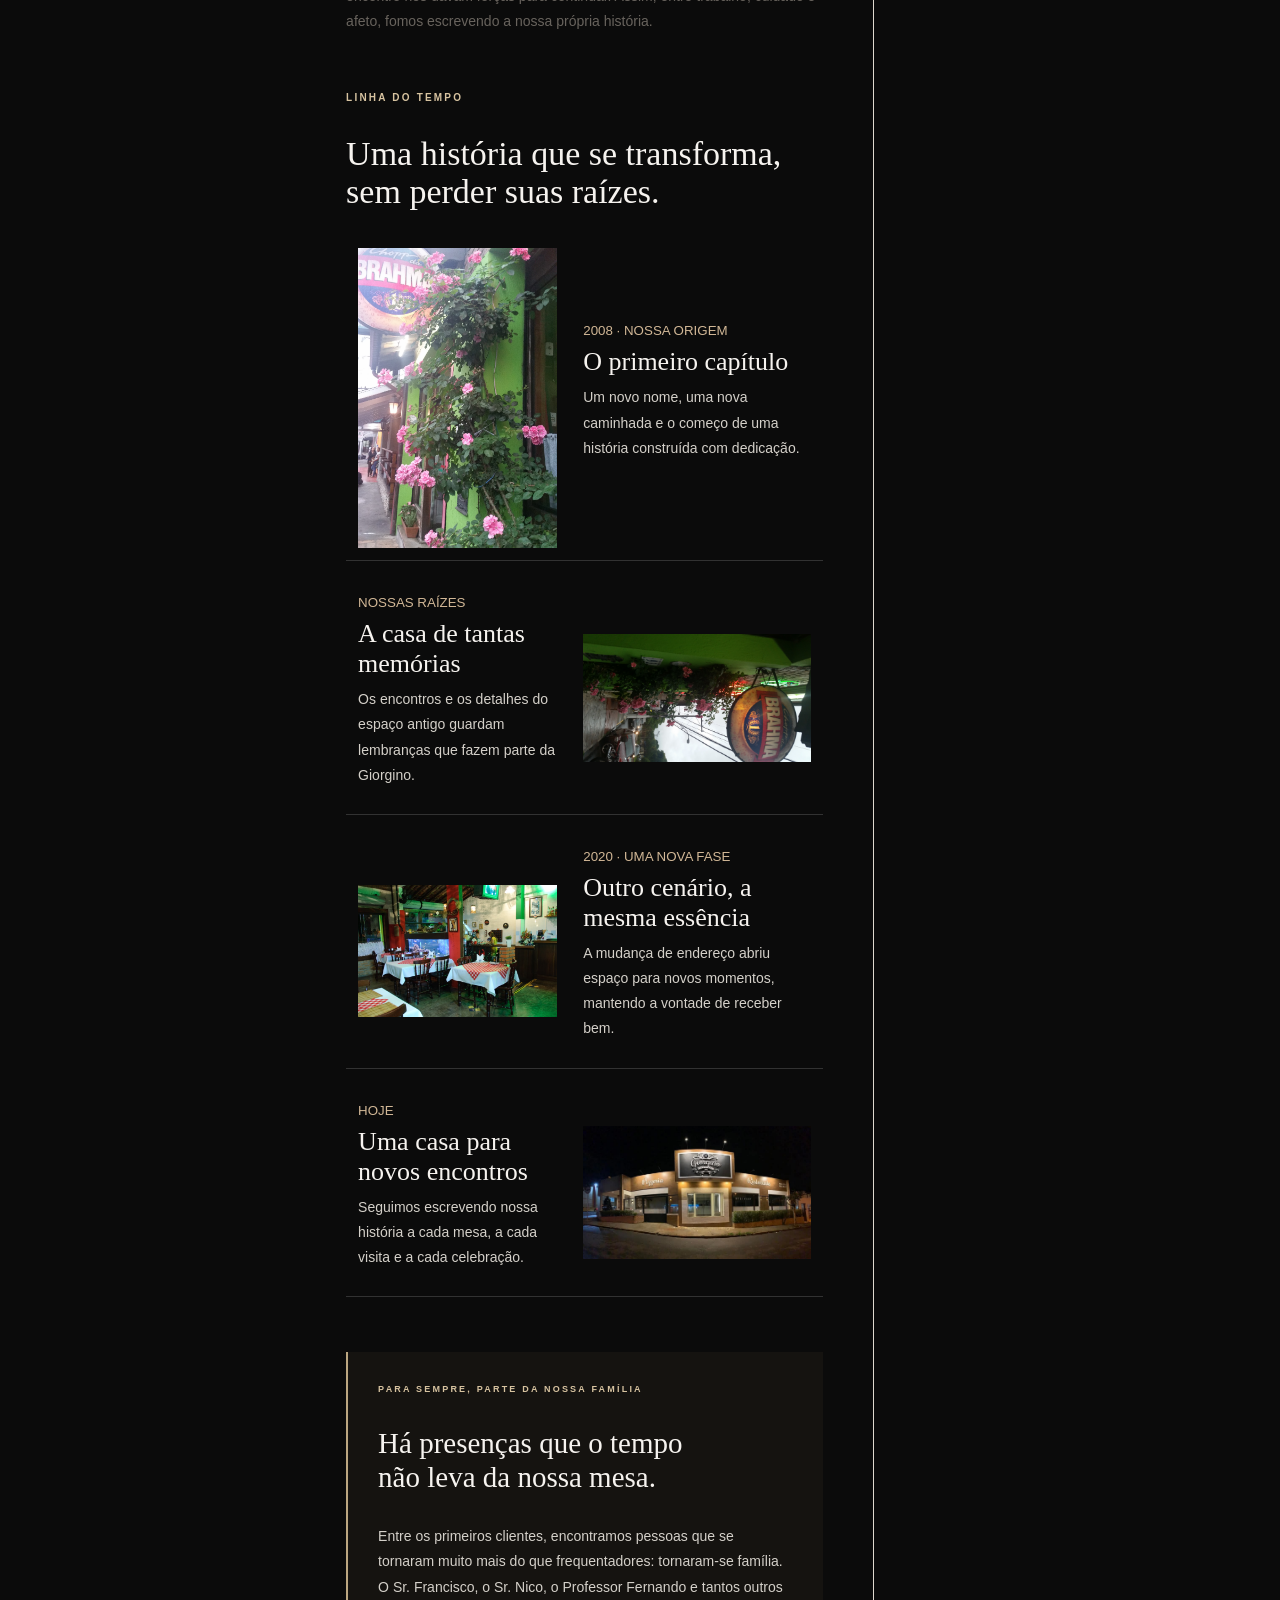
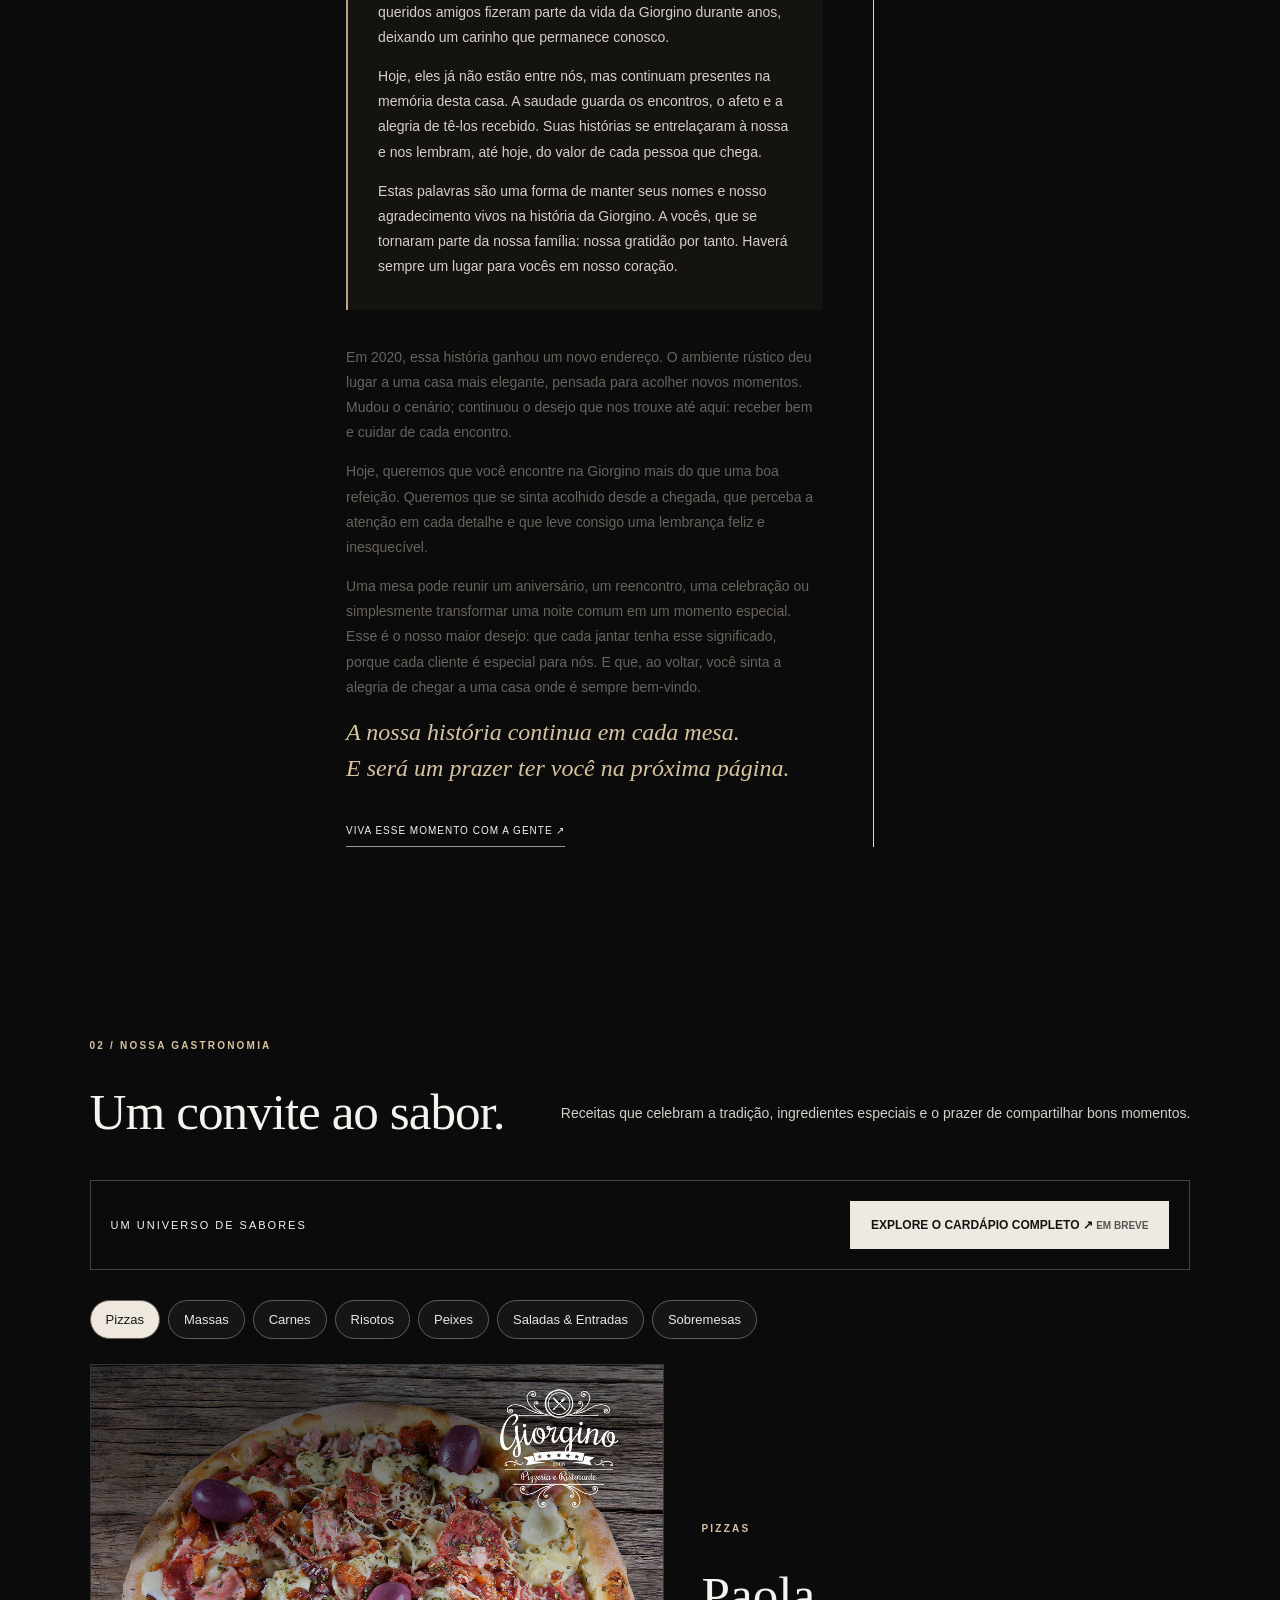
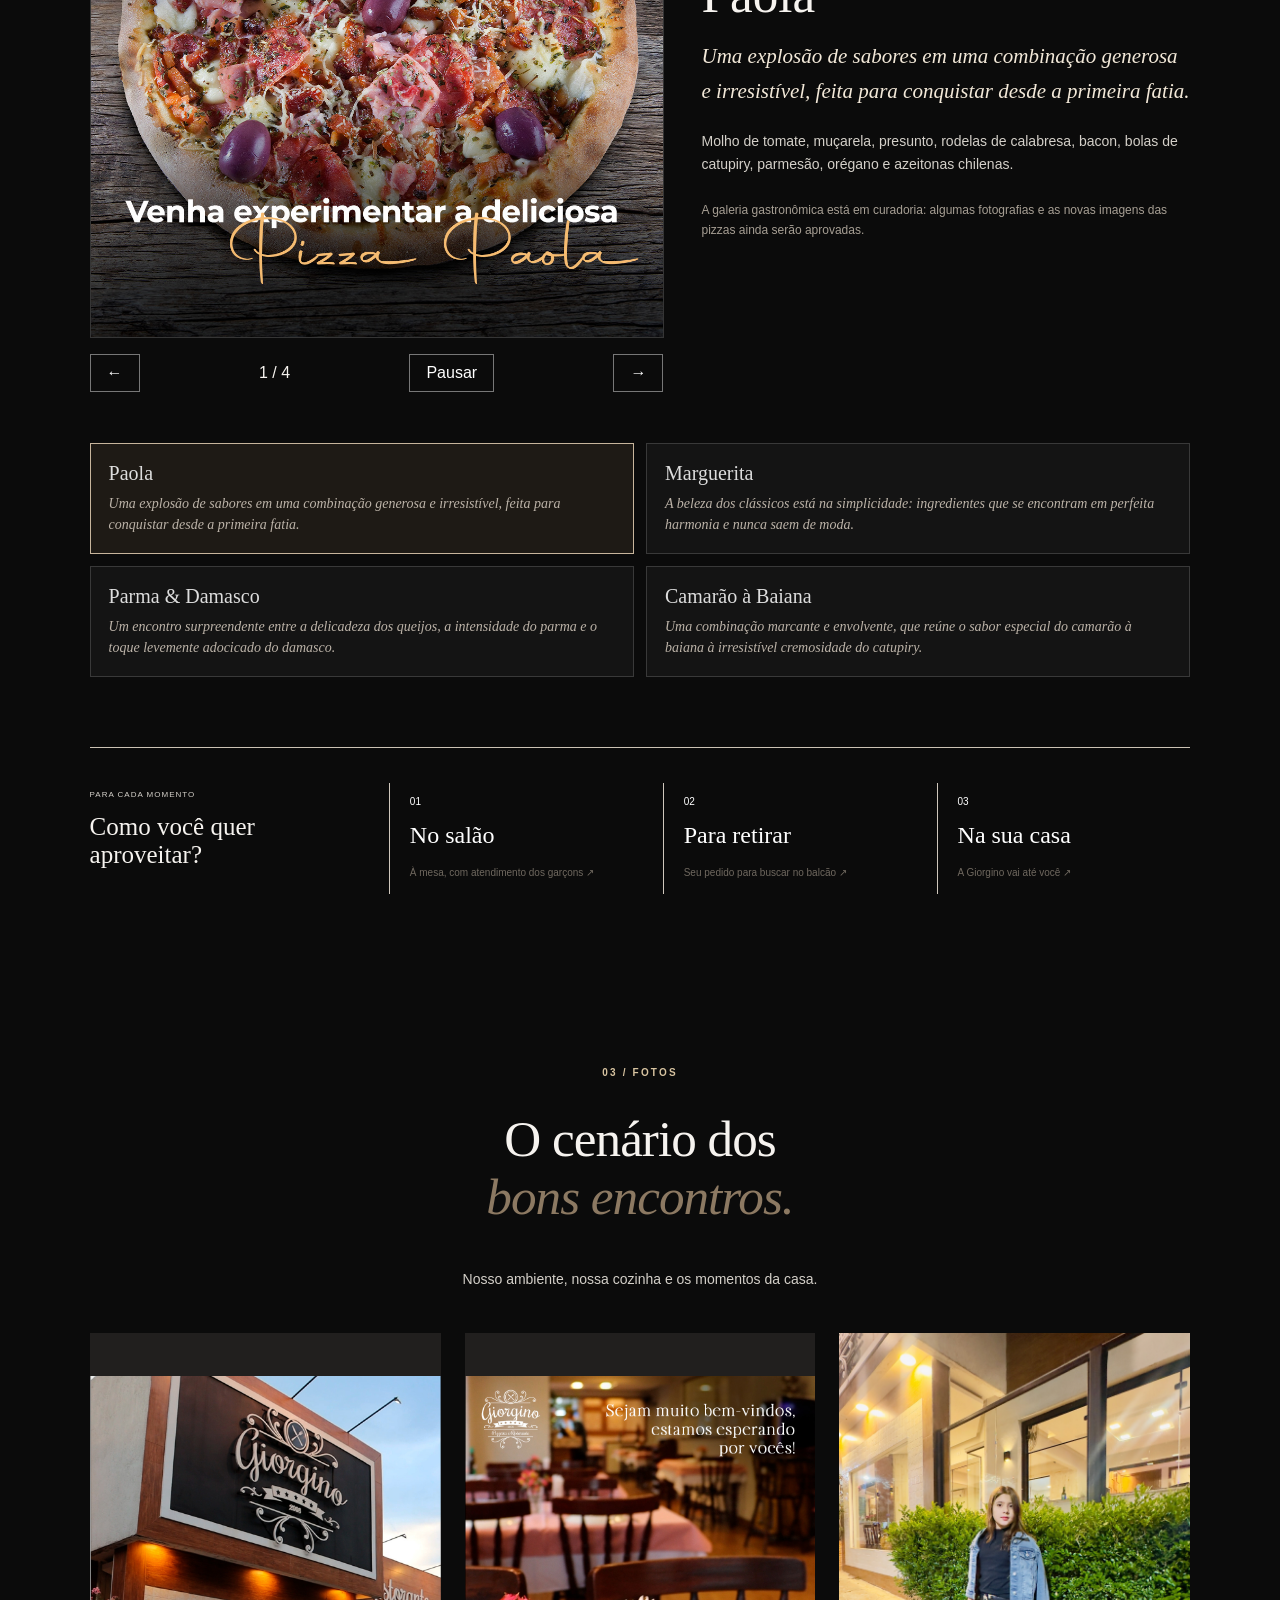
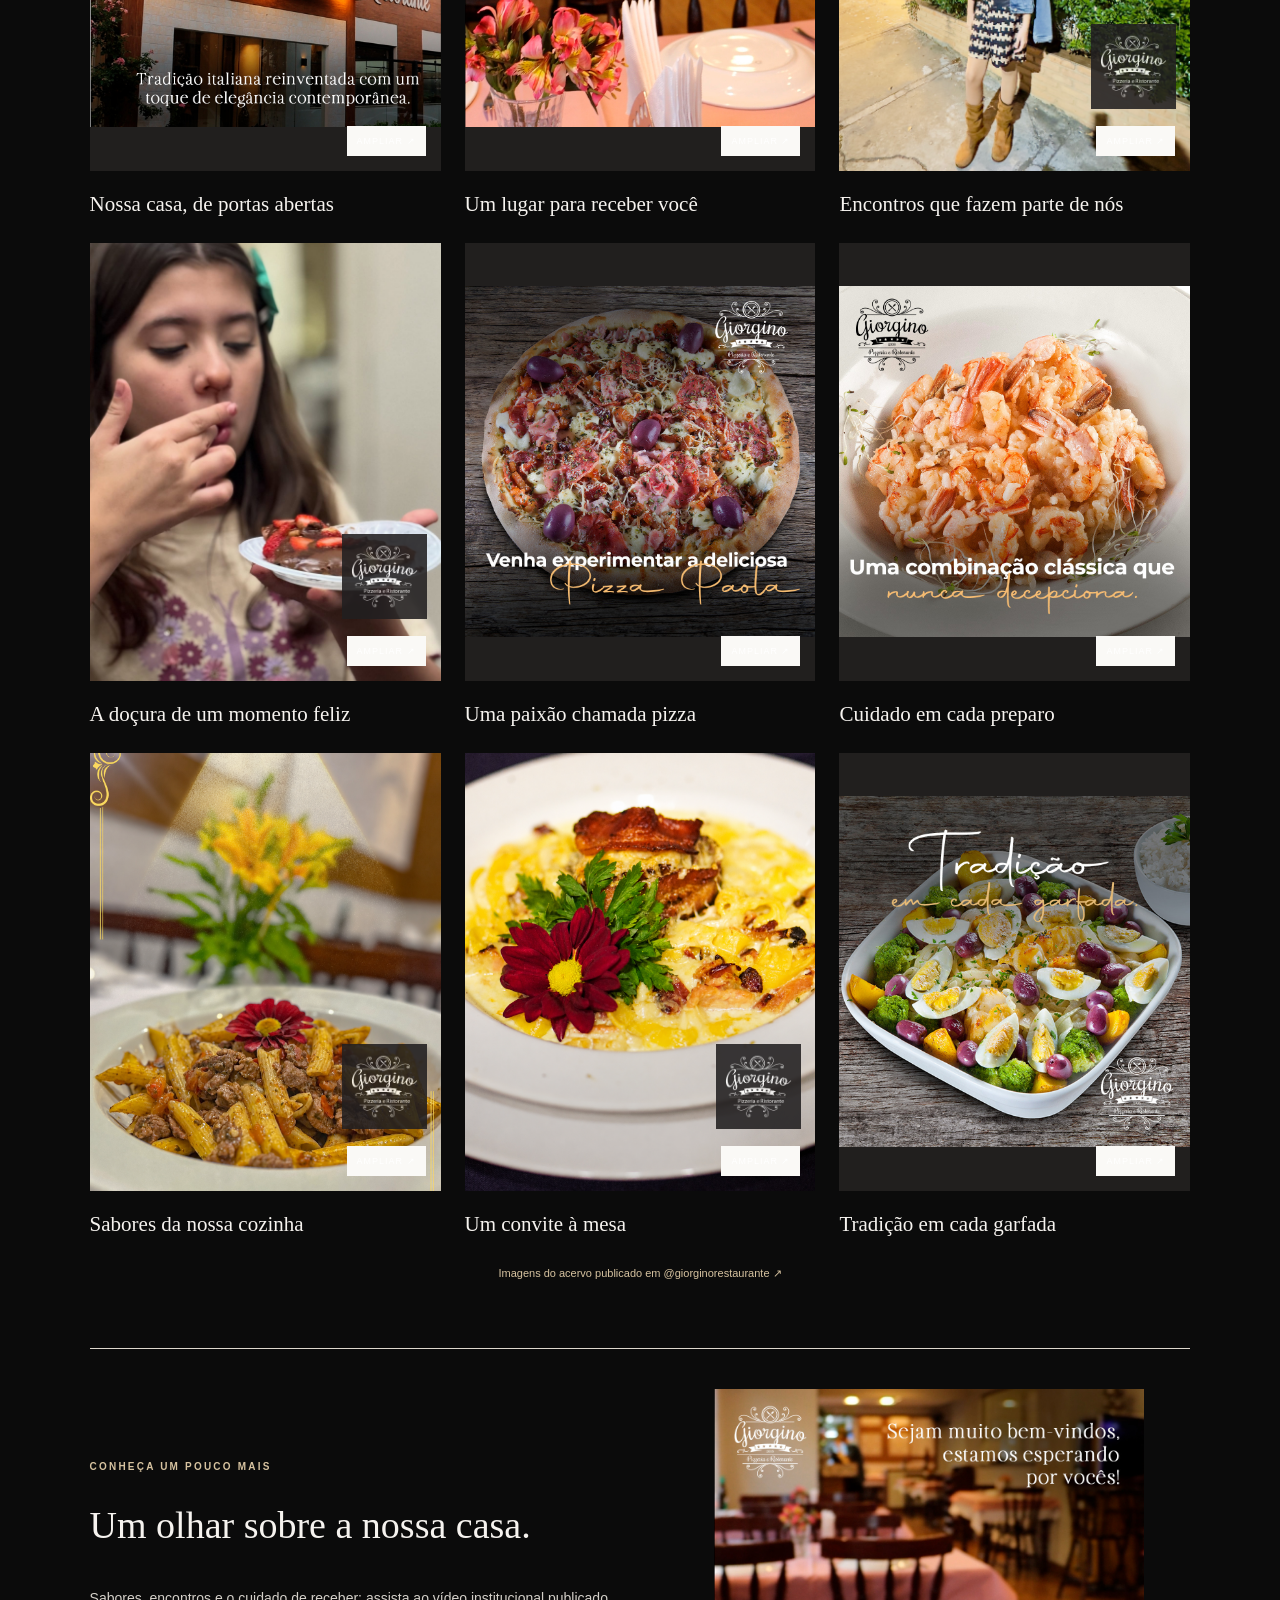
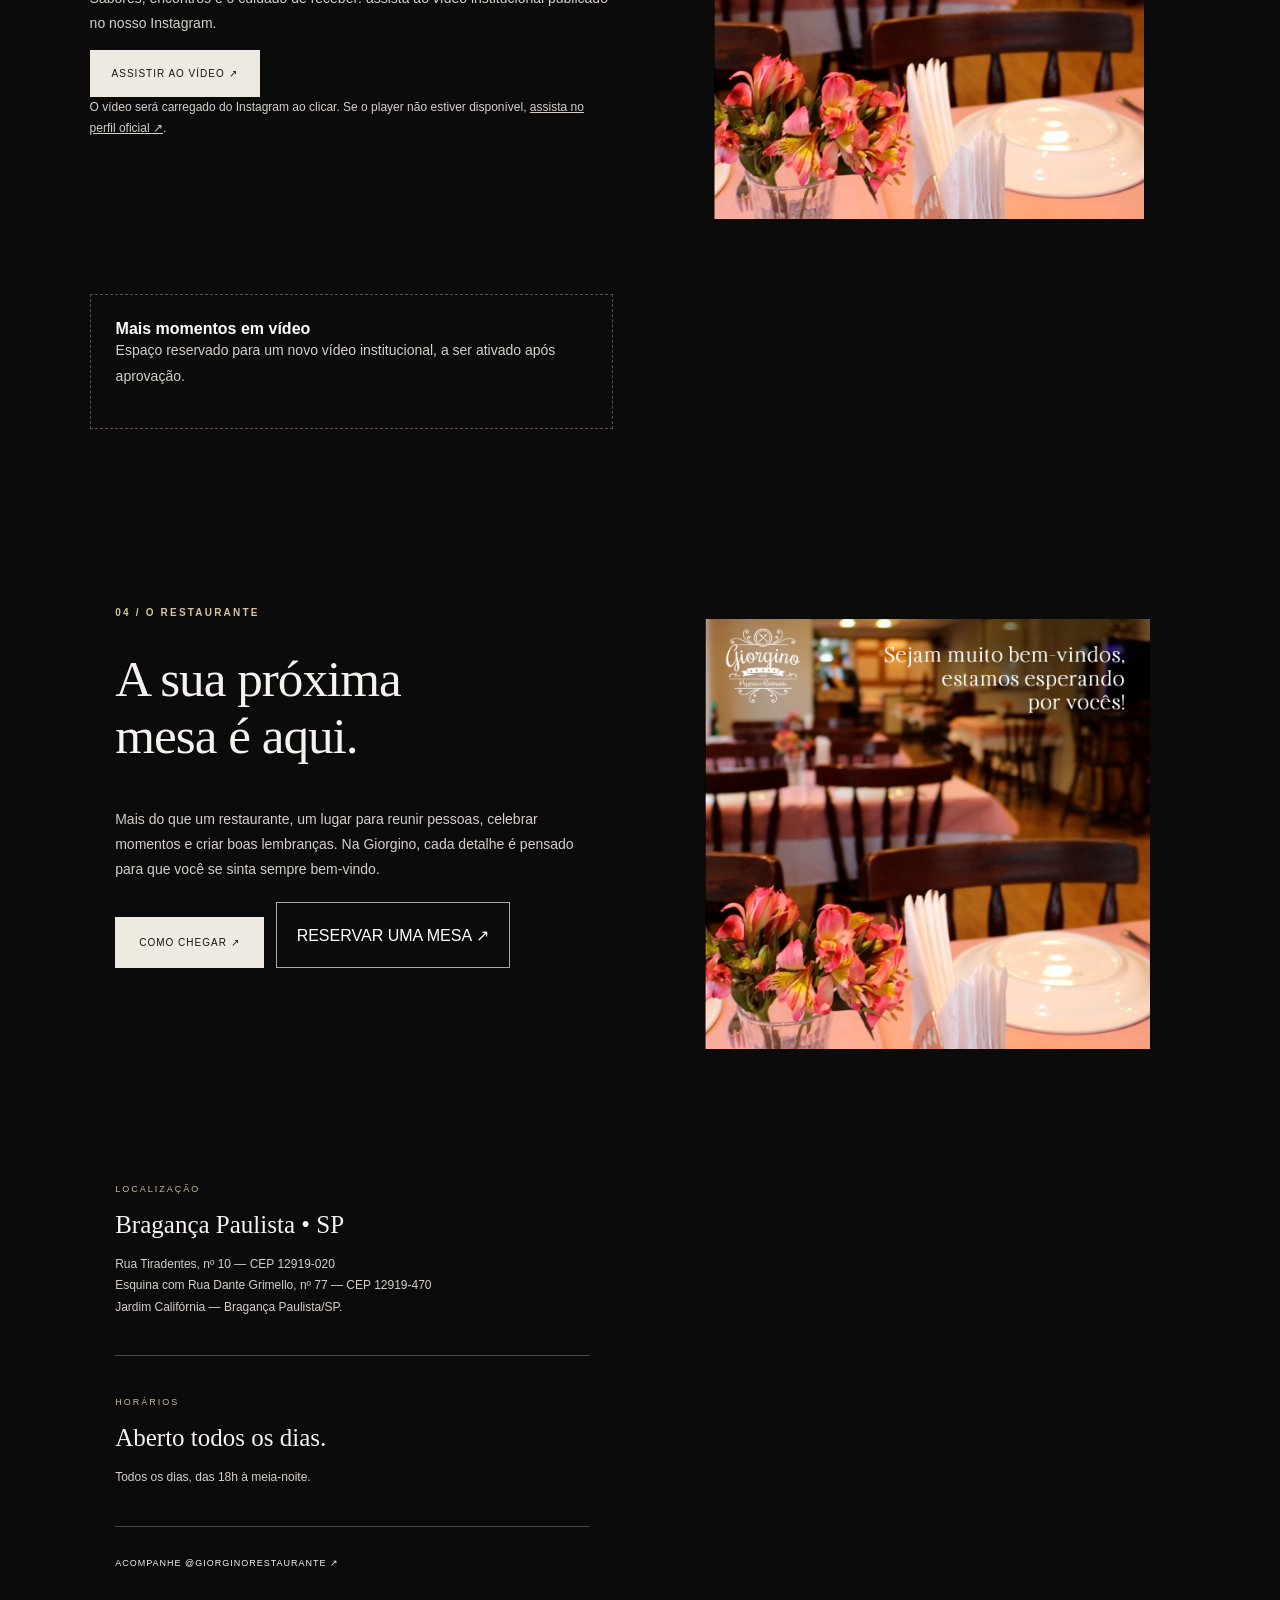
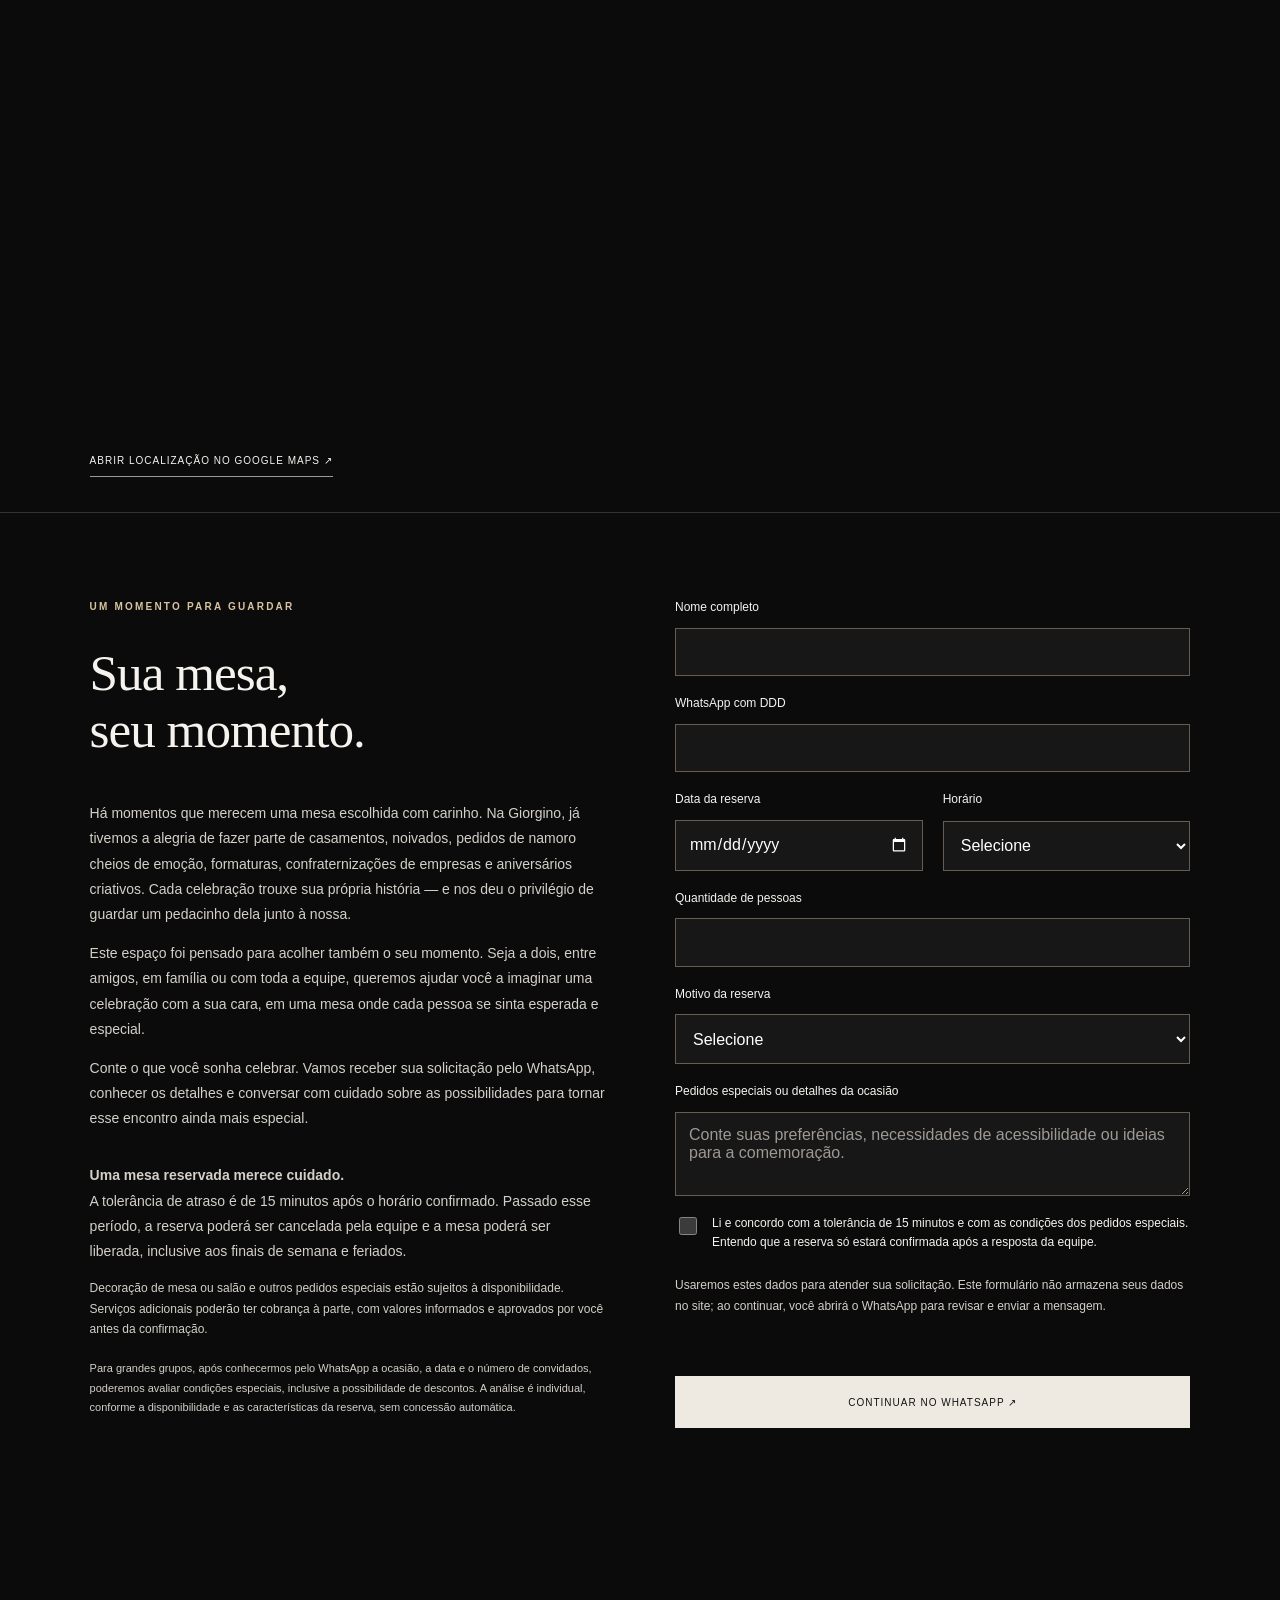
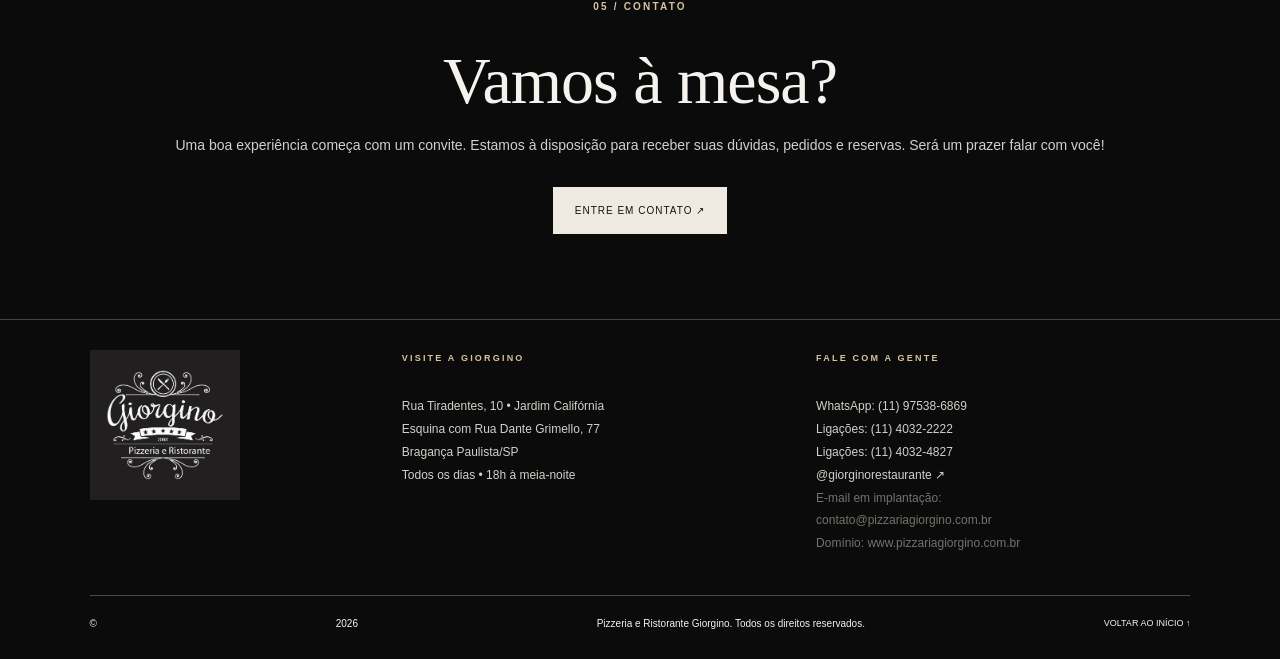
==== commit 56ffac87: "Recupera previa consolidada dos ZIPs e corrige interacoes" ====
--- a/previa.html
+++ b/previa.html
@@ -1,17 +1,18 @@
-<!doctype html>
-<html lang="pt-BR"><head><meta charset="utf-8"><meta name="viewport" content="width=device-width,initial-scale=1"><meta name="robots" content="noindex,nofollow"><title>Giorgino • Prévia visual</title><link rel="stylesheet" href="previa.css?v=6"></head>
+<!DOCTYPE html>
+
+<html lang="pt-BR"><head><meta charset="utf-8"/><meta content="width=device-width,initial-scale=1" name="viewport"/><meta content="noindex,nofollow" name="robots"/><title>Giorgino • Prévia visual</title><link href="previa.css?v=recuperada-20261023" rel="stylesheet"/></head>
 <body>
 <div class="preview">PRÉVIA PARA APROVAÇÃO <span>•</span> Proposta visual — informações comerciais em confirmação</div>
-<header><a class="brand" href="#inicio" aria-label="Giorgino — início"><img src="assets/logos/logo%20preta.jpeg" width="750" height="750" alt="Giorgino — Pizzeria e Ristorante, desde 2008"></a><button class="menu" aria-expanded="false" aria-controls="nav">Menu ☰</button><nav id="nav"><a href="#inicio">Início</a><a href="#historia">Nossa História</a><a href="#cardapio">Cardápio</a><a href="#fotos">Fotos</a><a href="#restaurante">Restaurante</a><a href="#reservas">Reservas</a><a href="#contato">Contato</a></nav><button class="contact" data-contact>ENTRE EM CONTATO ↗</button></header>
-<main><section id="inicio" class="hero"><div class="hero-copy"><p class="eyebrow">BRAGANÇA PAULISTA • DESDE 2008</p><h1>A tradição italiana.<br>O prazer de estar<br><em>à mesa.</em></h1><p>Pizzas, massas e especialidades italianas.<br>Conheça a Pizzeria e Ristorante Giorgino.</p><div class="actions"><a class="light" href="#cardapio">EXPLORE O CARDÁPIO <span>↗</span></a><a class="text-link" href="#historia">Nossa história ↓</a></div></div><div class="hero-brand"><img src="assets/logos/logo%20preta.jpeg" alt="Logomarca oficial Giorgino, Pizzeria e Ristorante, 2008"><p>UMA CASA. MUITOS MOMENTOS.</p></div><div class="hero-foot"><span>PIZZERIA & RISTORANTE</span><span>Sabores que convidam a ficar.</span><a href="#historia" aria-label="Conhecer a história">↓</a></div></section>
-<section id="historia" class="story"><p class="eyebrow">01 / NOSSA HISTÓRIA</p><div><h2>Uma história de família.<br>Uma casa feita de amor.</h2><p>Algumas histórias começam muito antes de ganharem um nome. A nossa nasceu do encontro de duas pessoas, do amor que se tornou casamento e da vontade de construir, juntos, um novo caminho. A experiência e a tradição de uma família que já vivia o prazer de receber encontraram novos sonhos. E, em 2008, essa união ganhou um lugar à mesa: nascia a história da Giorgino.</p><p>O primeiro nome imaginado foi Giardino — jardim, em italiano —, uma homenagem a essa origem. Mas o caminho pediu uma mudança. Naquele momento, encontramos em Giorgino o nome perfeito para a nova caminhada, mantendo inteiro o carinho pelo projeto que nos trouxe até ali.</p><p>O começo exigiu coragem. Assumimos uma pizzaria que já fazia parte da cidade e atravessava um ciclo difícil. Mais do que transformar um espaço, era preciso conquistar, pouco a pouco, a confiança de quem passava pela porta. Cada cliente que voltava, cada mesa que se enchia e cada novo encontro nos davam forças para continuar. Assim, entre trabalho, cuidado e afeto, fomos escrevendo a nossa própria história.</p><aside id="memorias" class="memory"><p class="eyebrow">PARA SEMPRE, PARTE DA NOSSA FAMÍLIA</p><h3>Há presenças que o tempo<br>não leva da nossa mesa.</h3><p>Entre os primeiros clientes, encontramos pessoas que se tornaram muito mais do que frequentadores: tornaram-se família. O Sr. Francisco, o Sr. Nico, o Professor Fernando e tantos outros queridos amigos fizeram parte da vida da Giorgino durante anos, deixando um carinho que permanece conosco.</p><p>Hoje, eles já não estão entre nós, mas continuam presentes na memória desta casa. A saudade guarda os encontros, o afeto e a alegria de tê-los recebido. Suas histórias se entrelaçaram à nossa e nos lembram, até hoje, do valor de cada pessoa que chega.</p><p>Estas palavras são uma forma de manter seus nomes e nosso agradecimento vivos na história da Giorgino. A vocês, que se tornaram parte da nossa família: nossa gratidão por tanto. Haverá sempre um lugar para vocês em nosso coração.</p></aside><p>Em 2020, essa história ganhou um novo endereço. O ambiente rústico deu lugar a uma casa mais elegante, pensada para acolher novos momentos. Mudou o cenário; continuou o desejo que nos trouxe até aqui: receber bem e cuidar de cada encontro.</p><p>Hoje, queremos que você encontre na Giorgino mais do que uma boa refeição. Queremos que se sinta acolhido desde a chegada, que perceba a atenção em cada detalhe e que leve consigo uma lembrança feliz e inesquecível.</p><p>Uma mesa pode reunir um aniversário, um reencontro, uma celebração ou simplesmente transformar uma noite comum em um momento especial. Esse é o nosso maior desejo: que cada jantar tenha esse significado, porque cada cliente é especial para nós. E que, ao voltar, você sinta a alegria de chegar a uma casa onde é sempre bem-vindo.</p><p class="story-signature">A nossa história continua em cada mesa.<br>E será um prazer ter você na próxima página.</p><a class="under" href="#reservas">VIVA ESSE MOMENTO COM A GENTE ↗</a></div><div class="year">2008<small>O INÍCIO DA NOSSA HISTÓRIA</small><span>✧</span></div></section>
-<section id="cardapio" class="food"><div class="section-head"><div><p class="eyebrow">02 / À MESA</p><h2>Um convite ao sabor.</h2></div><p>Da pizza aos pratos italianos,<br>encontre seu próximo favorito.</p></div><div class="food-grid"><div class="menu-selection"><p class="eyebrow">UMA AMOSTRA DO NOSSO CARDÁPIO</p><section class="sample-category"><h3>Pizzas</h3><article><h4>Paola</h4><p>Molho de tomate, muçarela, presunto, rodelas de calabresa, bacon, bolas de catupiry, parmesão, orégano e azeitonas chilenas.</p></article><article><h4>Brócolis com Bacon</h4><p>Molho de tomate, muçarela coberta com brócolis japonês, bacon, orégano e azeitonas chilenas.</p></article><article><h4>Margherita</h4><p>Molho de tomate, muçarela, manjericão, parmesão ralado, rodelas de tomate, orégano e azeitonas chilenas.</p></article></section><section class="sample-category"><h3>Massas</h3><article><h4>Spaghetti à Carbonara</h4><p>Creme de leite fresco, bacon e ovos puxados na manteiga.</p></article><article><h4>Lasanha ao Funghi</h4><p>Lasanha recheada de funghi secchi ao molho branco gratinado com parmesão.</p></article></section><section class="sample-category"><h3>Peixes</h3><article><h4>Bacalhau Gomes de Sá</h4><p>Lascas de bacalhau no azeite, batata, ovos, cebola, alho, salsa, azeitonas, brócolis e pimenta. Acompanhamento: arroz branco. Serve três pessoas.</p></article><article><h4>Badejo à Parmegiana</h4><p>Badejo à milanesa, tomate italiano sem pele, gratinado com queijo muçarela e parmesão. Acompanhamento: arroz e batatas fritas. Serve três pessoas.</p></article></section><section class="sample-category"><h3>Saladas</h3><article><h4>Salada Brie</h4><p>Alface americana e alface crespa, queijo tipo brie e pêra. Serve duas pessoas.</p></article><article><h4>Salada Caprese</h4><p>Tomate, rúcula, muçarela de búfala e manjericão. Serve duas pessoas.</p></article></section><p class="note">Uma seleção sem preços. O cardápio digital completo estará disponível em breve.</p><button class="dark" data-mode="Cardápio digital">CARDÁPIO DIGITAL — EM BREVE</button></div><div class="menu-visual"><div class="menu-carousel" role="region" aria-label="Fotos dos sabores da Giorgino" aria-roledescription="carrossel"><figure><button class="photo watermarked" data-photo><img id="menu-slide" src="assets/pratos/ilustracoes/paola.png" alt="Arte ilustrativa de pizza Paola com borda de catupiry" loading="lazy" width="1080" height="1080"><span>AMPLIAR ↗</span></button><figcaption id="slide-caption">Paola · arte ilustrativa</figcaption></figure><div class="slide-controls"><button type="button" id="slide-prev" aria-label="Foto anterior">←</button><span id="slide-count">1 / 6</span><button type="button" id="slide-pause" aria-pressed="false">Pausar</button><button type="button" id="slide-next" aria-label="Próxima foto">→</button></div><p class="note">Artes ilustrativas das três pizzas com borda de catupiry e imagens do acervo oficial. Troca automática a cada 6 segundos; você também pode pausar ou escolher a próxima foto.</p><p class="note">As fotografias de algumas opções, incluindo as saladas, ainda estão em seleção.</p><span id="slide-announcement" class="sr-only" aria-live="polite"></span></div></div></div><div class="modes"><div><small>PARA CADA MOMENTO</small><h3>Como você quer aproveitar?</h3></div><button data-mode="Salão">01 <strong>No salão</strong><span>À mesa, com atendimento dos garçons ↗</span></button><button data-mode="Retirada">02 <strong>Para retirar</strong><span>Seu pedido para buscar no balcão ↗</span></button><button data-mode="Delivery">03 <strong>Na sua casa</strong><span>A Giorgino vai até você ↗</span></button></div></section>
-<section id="fotos" class="gallery"><p class="eyebrow">03 / FOTOS</p><h2>O cenário dos<br><em>bons encontros.</em></h2><p>Nosso ambiente, nossa cozinha e os momentos da casa.</p><div class="photo-gallery"><figure><button class="photo" data-photo><img src="assets/fotos/fachada-giorgino.jpg" alt="Fachada da Giorgino em publicação oficial" loading="lazy"><span>AMPLIAR ↗</span></button><figcaption>Nossa casa, de portas abertas</figcaption></figure><figure><button class="photo" data-photo><img src="assets/fotos/salao-boas-vindas.jpg" alt="Salão da Giorgino com mesas preparadas e mensagem de boas-vindas" loading="lazy"><span>AMPLIAR ↗</span></button><figcaption>Um lugar para receber você</figcaption></figure><figure><button class="photo watermarked" data-photo><img src="assets/fotos/momento-cliente-fachada.jpg" alt="Cliente em frente à fachada iluminada da Giorgino, em publicação compartilhada" loading="lazy"><span>AMPLIAR ↗</span></button><figcaption>Encontros que fazem parte de nós</figcaption></figure><figure><button class="photo watermarked" data-photo><img src="assets/fotos/momento-pizza-doce.jpg" alt="Cliente saboreando pizza doce em publicação compartilhada com a Giorgino" loading="lazy"><span>AMPLIAR ↗</span></button><figcaption>A doçura de um momento feliz</figcaption></figure><figure><button class="photo" data-photo><img src="assets/pratos/pizza-paola.jpg" alt="Pizza Paola em arte oficial da Giorgino" loading="lazy"><span>AMPLIAR ↗</span></button><figcaption>Uma paixão chamada pizza</figcaption></figure><figure><button class="photo" data-photo><img src="assets/pratos/risoto-camarao.jpg" alt="Risoto de camarão em arte oficial da Giorgino" loading="lazy"><span>AMPLIAR ↗</span></button><figcaption>Cuidado em cada preparo</figcaption></figure><figure><button class="photo watermarked" data-photo><img src="assets/pratos/edicoes/massa-penne-sem-letreiro.png" alt="Massa penne da Giorgino" loading="lazy"><span>AMPLIAR ↗</span></button><figcaption>Sabores da nossa cozinha</figcaption></figure><figure><button class="photo watermarked" data-photo><img src="assets/pratos/edicoes/especialidade-sem-letreiro.png" alt="Massa com especialidade de carne da Giorgino" loading="lazy"><span>AMPLIAR ↗</span></button><figcaption>Um convite à mesa</figcaption></figure><figure><button class="photo" data-photo><img src="assets/pratos/bacalhau-gomes-de-sa.jpg" alt="Bacalhau em arte oficial da Giorgino" loading="lazy"><span>AMPLIAR ↗</span></button><figcaption>Tradição em cada garfada</figcaption></figure></div><p class="gallery-credit">Imagens do acervo publicado em <a href="https://www.instagram.com/giorginorestaurante/" target="_blank" rel="noopener">@giorginorestaurante ↗</a></p><div class="institutional"><div><p class="eyebrow">CONHEÇA UM POUCO MAIS</p><h3>Um olhar sobre a nossa casa.</h3><p>Sabores, encontros e o cuidado de receber: assista ao vídeo institucional publicado no nosso Instagram.</p><button class="dark" id="load-film" type="button">ASSISTIR AO VÍDEO ↗</button><p class="note">O vídeo será carregado do Instagram ao clicar. Se o player não estiver disponível, <a href="https://www.instagram.com/giorginorestaurante/reel/C9ik5dYtnUJ/" target="_blank" rel="noopener">assista no perfil oficial ↗</a>.</p></div><div id="film-player"><img src="assets/fotos/salao-boas-vindas.jpg" loading="lazy" alt="O salão da Giorgino, cenário dos nossos encontros"></div></div></section>
-<section id="restaurante" class="visit"><div><p class="eyebrow">04 / O RESTAURANTE</p><h2>A sua próxima<br>mesa é aqui.</h2><p>Giorgino, em Bragança Paulista/SP.<br>Atendimento no salão, retirada e delivery.</p><button class="light" data-contact>FALE COM A GIORGINO ↗</button></div><div class="visit-info"><article><small>LOCALIZAÇÃO</small><h3>Bragança Paulista • SP</h3><p>Rua Tiradentes, nº 10 — CEP 12919-020<br>Esquina com Rua Dante Grimello, nº 77 — CEP 12919-470<br>Jardim Califórnia — Bragança Paulista/SP.</p></article><article><small>HORÁRIOS</small><h3>Aberto todos os dias.</h3><p>Todos os dias, das 18h à meia-noite.</p></article><a href="https://www.instagram.com/giorginorestaurante/" target="_blank" rel="noopener">ACOMPANHE @GIORGINORESTAURANTE ↗</a></div></section>
-<div class="map-wrap"><iframe title="Mapa — Giorgino, Rua Tiradentes, 10, Jardim Califórnia, Bragança Paulista" loading="lazy" referrerpolicy="no-referrer-when-downgrade" src="https://maps.google.com/maps?q=Rua%20Tiradentes%2010%20Jardim%20California%20Braganca%20Paulista%20SP&amp;output=embed"></iframe><a class="under" target="_blank" rel="noopener" href="https://www.google.com/maps/search/?api=1&amp;query=Rua+Tiradentes+10+Jardim+California+Braganca+Paulista+SP">ABRIR LOCALIZAÇÃO NO GOOGLE MAPS ↗</a></div><section id="reservas" class="reservations"><div><p class="eyebrow">UM MOMENTO PARA GUARDAR</p><h2>Sua mesa,<br>seu momento.</h2><div class="reservation-intro"><p>Há momentos que merecem uma mesa escolhida com carinho. Na Giorgino, já tivemos a alegria de fazer parte de casamentos, noivados, pedidos de namoro cheios de emoção, formaturas, confraternizações de empresas e aniversários criativos. Cada celebração trouxe sua própria história — e nos deu o privilégio de guardar um pedacinho dela junto à nossa.</p><p>Este espaço foi pensado para acolher também o seu momento. Seja a dois, entre amigos, em família ou com toda a equipe, queremos ajudar você a imaginar uma celebração com a sua cara, em uma mesa onde cada pessoa se sinta esperada e especial.</p><p>Conte o que você sonha celebrar. Vamos receber sua solicitação pelo WhatsApp, conhecer os detalhes e conversar com cuidado sobre as possibilidades para tornar esse encontro ainda mais especial.</p></div><p><strong>Uma mesa reservada merece cuidado.</strong><br>A tolerância de atraso é de 15 minutos após o horário confirmado. Passado esse período, a reserva será cancelada automaticamente e a mesa poderá ser liberada, inclusive aos finais de semana e feriados.</p><p class="note">Decoração de mesa ou salão e outros pedidos especiais estão sujeitos à disponibilidade. Serviços adicionais poderão ter cobrança à parte, com valores informados e aprovados por você antes da confirmação.</p><p class="note group-note">Para grandes grupos, após conhecermos pelo WhatsApp a ocasião, a data e o número de convidados, poderemos avaliar condições especiais, inclusive a possibilidade de descontos. A análise é individual, conforme a disponibilidade e as características da reserva, sem concessão automática.</p></div><form id="reservation-form"><label>Nome completo<input name="name" autocomplete="name" required maxlength="100"></label><label>WhatsApp com DDD<input name="phone" type="tel" autocomplete="tel" required pattern="[+()0-9 .-]{10,20}" maxlength="20"></label><div class="form-row"><label>Data da reserva<input name="date" type="date" required></label><label>Horário<select name="time" required><option value="">Selecione</option></select></label></div><label>Quantidade de pessoas<input name="people" type="number" min="1" step="1" required></label><label>Motivo da reserva<select name="occasion" required><option value="">Selecione</option><option>Jantar</option><option>Aniversário</option><option>Encontro a dois</option><option>Reunião de família ou amigos</option><option>Confraternização</option><option>Outro motivo</option></select></label><label>Pedidos especiais ou detalhes da ocasião<textarea name="requests" rows="3" maxlength="1500" placeholder="Conte suas preferências, necessidades de acessibilidade ou ideias para a comemoração."></textarea></label><label class="consent"><input name="terms" type="checkbox" required><span>Li e concordo com a tolerância de 15 minutos e com as condições dos pedidos especiais. Entendo que a reserva só estará confirmada após a resposta da equipe.</span></label><p class="note">Usaremos estes dados para atender sua solicitação. Este formulário não armazena seus dados no site; ao continuar, você abrirá o WhatsApp para revisar e enviar a mensagem.</p><p id="reservation-status" role="status"></p><button class="dark" type="submit">CONTINUAR NO WHATSAPP ↗</button></form></section><section id="contato" class="closing"><p class="eyebrow">05 / CONTATO</p><h2>Vamos à mesa?</h2><p>Escolha como falar com a Giorgino.</p><button class="dark" data-contact>ENTRE EM CONTATO ↗</button></section></main>
-<footer class="full-footer"><a class="footer-brand" href="#inicio" aria-label="Giorgino — início"><img src="assets/logos/logo%20preta.jpeg" width="750" height="750" alt="Logomarca oficial Giorgino — Pizzeria e Ristorante"></a><div><p class="eyebrow">VISITE A GIORGINO</p><p>Rua Tiradentes, 10 • Jardim Califórnia<br>Esquina com Rua Dante Grimello, 77<br>Bragança Paulista/SP<br>Todos os dias • 18h à meia-noite</p></div><div><p class="eyebrow">FALE COM A GENTE</p><p><a href="https://wa.me/5511975386869" target="_blank" rel="noopener">WhatsApp: (11) 97538-6869</a><br><a href="tel:+551140322222">Ligações: (11) 4032-2222</a><br><a href="tel:+551140324827">Ligações: (11) 4032-4827</a><br><a href="https://www.instagram.com/giorginorestaurante/" target="_blank" rel="noopener">@giorginorestaurante ↗</a></p><p class="note">E-mail em implantação:<br>contato@pizzariagiorgino.com.br<br>Domínio: www.pizzariagiorgino.com.br</p></div><div class="copyright">© <span id="copyright-year">2026</span> Pizzeria e Ristorante Giorgino. Todos os direitos reservados.<a href="#inicio">VOLTAR AO INÍCIO ↑</a></div></footer>
-<aside class="floating" aria-label="Canais de pedido"><a class="wa" href="https://wa.me/5511975386869" target="_blank" rel="noopener" aria-label="Conversar com a Giorgino pelo WhatsApp">WhatsApp ↗</a><button class="ifood" data-contact aria-label="iFood: loja em confirmação">iFood ↗</button></aside>
-<dialog id="contact-dialog"><button class="close" aria-label="Fechar">×</button><p class="eyebrow">ESTAMOS POR AQUI</p><h2>Fale com a Giorgino.</h2><p>Escolha seu canal preferido:</p><div class="channels"><p><a href="https://wa.me/5511975386869" target="_blank" rel="noopener"><strong>WhatsApp ↗</strong><small>(11) 97538-6869 • Conversas, pedidos e reservas</small></a></p><p><strong>Ligações</strong><small><a href="tel:+551140322222">(11) 4032-2222</a> • <a href="tel:+551140324827">(11) 4032-4827</a></small></p><p><strong>iFood</strong><small>Loja oficial • link pendente</small></p></div><p class="note">O acesso ao iFood será ativado após a confirmação do link oficial da loja.</p></dialog>
-<dialog id="photo-dialog"><button class="close" aria-label="Fechar imagem">×</button><img src="assets/logos/foto%20risoto%20com%20arte.jpeg" alt="Arte original Giorgino: risoto de camarão"></dialog>
-<dialog id="mode-dialog"><button class="close" aria-label="Fechar">×</button><p class="eyebrow">CARDÁPIO DIGITAL</p><h2 id="mode-title"></h2><p>Este acesso terá um fluxo próprio, separado das outras modalidades.</p><p class="note">O catálogo e o envio de pedidos estarão disponíveis após o cadastro do cardápio oficial e dos contatos.</p></dialog>
-<script id="menu-slides" type="application/json">[{"src": "assets/pratos/ilustracoes/paola.png", "title": "Paola · arte ilustrativa", "alt": "Arte ilustrativa de pizza Paola com borda de catupiry", "watermark": true}, {"src": "assets/pratos/ilustracoes/brocolis-com-bacon.png", "title": "Brócolis com Bacon · arte ilustrativa", "alt": "Arte ilustrativa de pizza de brócolis japonês e bacon com borda de catupiry", "watermark": true}, {"src": "assets/pratos/ilustracoes/margherita.png", "title": "Margherita · arte ilustrativa", "alt": "Arte ilustrativa de pizza Margherita com borda de catupiry", "watermark": true}, {"src": "assets/pratos/carbonara-giorgino.jpg", "title": "Spaghetti à Carbonara", "alt": "Spaghetti à Carbonara em arte publicada pela Giorgino", "watermark": true}, {"src": "assets/pratos/bacalhau-gomes-de-sa.jpg", "title": "Bacalhau da casa", "alt": "Bacalhau em arte publicada pela Giorgino"}, {"src": "assets/pratos/risoto-camarao.jpg", "title": "Risoto de camarão", "alt": "Risoto de camarão em arte publicada pela Giorgino"}]</script><script src="previa.js?v=6"></script></body></html>
+<header><a aria-label="Giorgino — início" class="brand" href="#inicio"><img alt="Giorgino — Pizzeria e Ristorante, desde 2008" height="750" src="assets/logos/logo%20preta.jpeg" width="750"/></a><button aria-controls="nav" aria-expanded="false" class="menu">Menu ☰</button><nav id="nav"><a href="#inicio">Início</a><a href="#historia">Nossa História</a><a href="#cardapio">Cardápio</a><a href="#fotos">Fotos</a><a href="#restaurante">Restaurante</a><a href="#reservas">Reservas</a><a href="#contato">Contato</a></nav><button class="contact" data-contact="">ENTRE EM CONTATO ↗</button></header>
+<main><section class="hero" id="inicio"><div class="hero-copy"><p class="eyebrow">BRAGANÇA PAULISTA • DESDE 2008</p><h1>A tradição italiana.<br/>O prazer de estar<br/><em>à mesa.</em></h1><p>Há momentos que merecem ser vividos sem pressa. Na Giorgino, cada detalhe é pensado para receber você com carinho, reunir pessoas especiais e transformar uma boa refeição em uma lembrança inesquecível.</p><div class="actions"><a class="light" href="#cardapio">EXPLORE O CARDÁPIO <span>↗</span></a><a class="text-link" href="#historia">Nossa história ↓</a></div></div><div class="hero-brand hero-facade"><div class="facade-frame"><img alt="" aria-hidden="true" class="facade-blur" src="assets/fotos/fachada-inicial.jpg"/><img alt="Fachada iluminada da Giorgino, Pizzeria e Ristorante, em Bragança Paulista" class="facade-photo" fetchpriority="high" height="629" src="assets/fotos/fachada-inicial.jpg" width="1080"/></div><p>UMA CASA. MUITOS MOMENTOS.</p></div><div class="hero-foot"><span>PIZZERIA &amp; RISTORANTE</span><span>Sabores que convidam a ficar.</span><a aria-label="Conhecer a história" href="#historia">↓</a></div></section>
+<section class="story" id="historia"><p class="eyebrow">01 / NOSSA HISTÓRIA</p><div><h2>Uma história de família.<br/>Uma casa feita de amor.</h2><p>Algumas histórias começam muito antes de ganharem um nome. A nossa nasceu do encontro de duas pessoas, do amor que se tornou casamento e da vontade de construir, juntos, um novo caminho. A experiência e a tradição de uma família que já vivia o prazer de receber encontraram novos sonhos. E, em 2008, essa união ganhou um lugar à mesa: nascia a história da Giorgino.</p><p>O primeiro nome imaginado foi Giardino — jardim, em italiano —, uma homenagem a essa origem. Mas o caminho pediu uma mudança. Naquele momento, encontramos em Giorgino o nome perfeito para a nova caminhada, mantendo inteiro o carinho pelo projeto que nos trouxe até ali.</p><p>O começo exigiu coragem. Assumimos uma pizzaria que já fazia parte da cidade e atravessava um ciclo difícil. Mais do que transformar um espaço, era preciso conquistar, pouco a pouco, a confiança de quem passava pela porta. Cada cliente que voltava, cada mesa que se enchia e cada novo encontro nos davam forças para continuar. Assim, entre trabalho, cuidado e afeto, fomos escrevendo a nossa própria história.</p><div class="history-timeline"><p class="eyebrow">LINHA DO TEMPO</p><h3>Uma história que se transforma, sem perder suas raízes.</h3><div class="timeline-grid"><article><img alt="Fotografia do acervo histórico da Giorgino" src="assets/fotos/historico/memoria-1.jpg"/><div><small>2008 · NOSSA ORIGEM</small><h4>O primeiro capítulo</h4><p>Um novo nome, uma nova caminhada e o começo de uma história construída com dedicação.</p></div></article><article><img alt="Fotografia histórica do restaurante" src="assets/fotos/historico/memoria-2.jpg"/><div><small>NOSSAS RAÍZES</small><h4>A casa de tantas memórias</h4><p>Os encontros e os detalhes do espaço antigo guardam lembranças que fazem parte da Giorgino.</p></div></article><article><img alt="Fotografia do acervo do espaço antigo" src="assets/fotos/historico/memoria-3.jpg"/><div><small>2020 · UMA NOVA FASE</small><h4>Outro cenário, a mesma essência</h4><p>A mudança de endereço abriu espaço para novos momentos, mantendo a vontade de receber bem.</p></div></article><article><img alt="Fachada atual da Giorgino" src="assets/fotos/fachada-inicial.jpg"/><div><small>HOJE</small><h4>Uma casa para novos encontros</h4><p>Seguimos escrevendo nossa história a cada mesa, a cada visita e a cada celebração.</p></div></article></div></div><aside class="memory" id="memorias"><p class="eyebrow">PARA SEMPRE, PARTE DA NOSSA FAMÍLIA</p><h3>Há presenças que o tempo<br/>não leva da nossa mesa.</h3><p>Entre os primeiros clientes, encontramos pessoas que se tornaram muito mais do que frequentadores: tornaram-se família. O Sr. Francisco, o Sr. Nico, o Professor Fernando e tantos outros queridos amigos fizeram parte da vida da Giorgino durante anos, deixando um carinho que permanece conosco.</p><p>Hoje, eles já não estão entre nós, mas continuam presentes na memória desta casa. A saudade guarda os encontros, o afeto e a alegria de tê-los recebido. Suas histórias se entrelaçaram à nossa e nos lembram, até hoje, do valor de cada pessoa que chega.</p><p>Estas palavras são uma forma de manter seus nomes e nosso agradecimento vivos na história da Giorgino. A vocês, que se tornaram parte da nossa família: nossa gratidão por tanto. Haverá sempre um lugar para vocês em nosso coração.</p></aside><p>Em 2020, essa história ganhou um novo endereço. O ambiente rústico deu lugar a uma casa mais elegante, pensada para acolher novos momentos. Mudou o cenário; continuou o desejo que nos trouxe até aqui: receber bem e cuidar de cada encontro.</p><p>Hoje, queremos que você encontre na Giorgino mais do que uma boa refeição. Queremos que se sinta acolhido desde a chegada, que perceba a atenção em cada detalhe e que leve consigo uma lembrança feliz e inesquecível.</p><p>Uma mesa pode reunir um aniversário, um reencontro, uma celebração ou simplesmente transformar uma noite comum em um momento especial. Esse é o nosso maior desejo: que cada jantar tenha esse significado, porque cada cliente é especial para nós. E que, ao voltar, você sinta a alegria de chegar a uma casa onde é sempre bem-vindo.</p><p class="story-signature">A nossa história continua em cada mesa.<br/>E será um prazer ter você na próxima página.</p><a class="under" href="#reservas">VIVA ESSE MOMENTO COM A GENTE ↗</a></div><div class="year">2008<small>O INÍCIO DA NOSSA HISTÓRIA</small><span>✧</span></div></section>
+<section class="food institutional-food" id="cardapio"><div class="section-head"><div><p class="eyebrow">02 / NOSSA GASTRONOMIA</p><h2>Um convite ao sabor.</h2></div><p>Receitas que celebram a tradição, ingredientes especiais e o prazer de compartilhar bons momentos.</p></div><div class="food-cta"><span>UM UNIVERSO DE SABORES</span><span class="btn-placeholder">EXPLORE O CARDÁPIO COMPLETO ↗ <small>EM BREVE</small></span></div><div aria-label="Categorias gastronômicas" class="category-tabs" role="tablist"></div><div class="food-feature"><div class="feature-main"><div class="feature-picture"><img alt="Prato ilustrativo do acervo" id="feature-image" src="assets/pratos/pizza-paola.jpg"/><span hidden="" id="feature-missing">Fotografia original em seleção</span></div><div class="feature-controls"><button aria-label="Anterior" id="feature-prev" type="button">←</button><span id="feature-count">1 / 4</span><button aria-pressed="false" id="feature-pause" type="button">Pausar</button><button aria-label="Próximo" id="feature-next" type="button">→</button></div></div><div class="feature-text"><p class="eyebrow" id="feature-category">PIZZAS</p><h3 id="feature-name">Paola</h3><p class="gastronomic" id="feature-phrase"></p><p id="feature-ingredients"></p><p class="photo-note">A galeria gastronômica está em curadoria: algumas fotografias e as novas imagens das pizzas ainda serão aprovadas.</p></div></div><div class="food-items" id="food-items"></div><div class="modes"><div><small>PARA CADA MOMENTO</small><h3>Como você quer aproveitar?</h3></div><button data-mode="Salão">01 <strong>No salão</strong><span>À mesa, com atendimento dos garçons ↗</span></button><button data-mode="Retirada">02 <strong>Para retirar</strong><span>Seu pedido para buscar no balcão ↗</span></button><button data-mode="Delivery">03 <strong>Na sua casa</strong><span>A Giorgino vai até você ↗</span></button></div></section>
+<section class="gallery" id="fotos"><p class="eyebrow">03 / FOTOS</p><h2>O cenário dos<br/><em>bons encontros.</em></h2><p>Nosso ambiente, nossa cozinha e os momentos da casa.</p><div class="photo-gallery"><figure><button class="photo" data-photo=""><img alt="Fachada da Giorgino em publicação oficial" loading="lazy" src="assets/fotos/fachada-giorgino.jpg"/><span>AMPLIAR ↗</span></button><figcaption>Nossa casa, de portas abertas</figcaption></figure><figure><button class="photo" data-photo=""><img alt="Salão da Giorgino com mesas preparadas e mensagem de boas-vindas" loading="lazy" src="assets/fotos/salao-boas-vindas.jpg"/><span>AMPLIAR ↗</span></button><figcaption>Um lugar para receber você</figcaption></figure><figure><button class="photo watermarked" data-photo=""><img alt="Cliente em frente à fachada iluminada da Giorgino, em publicação compartilhada" loading="lazy" src="assets/fotos/momento-cliente-fachada.jpg"/><span>AMPLIAR ↗</span></button><figcaption>Encontros que fazem parte de nós</figcaption></figure><figure><button class="photo watermarked" data-photo=""><img alt="Cliente saboreando pizza doce em publicação compartilhada com a Giorgino" loading="lazy" src="assets/fotos/momento-pizza-doce.jpg"/><span>AMPLIAR ↗</span></button><figcaption>A doçura de um momento feliz</figcaption></figure><figure><button class="photo" data-photo=""><img alt="Pizza Paola em arte oficial da Giorgino" loading="lazy" src="assets/pratos/pizza-paola.jpg"/><span>AMPLIAR ↗</span></button><figcaption>Uma paixão chamada pizza</figcaption></figure><figure><button class="photo" data-photo=""><img alt="Risoto de camarão em arte oficial da Giorgino" loading="lazy" src="assets/pratos/risoto-camarao.jpg"/><span>AMPLIAR ↗</span></button><figcaption>Cuidado em cada preparo</figcaption></figure><figure><button class="photo watermarked" data-photo=""><img alt="Massa penne da Giorgino" loading="lazy" src="assets/pratos/edicoes/massa-penne-sem-letreiro.png"/><span>AMPLIAR ↗</span></button><figcaption>Sabores da nossa cozinha</figcaption></figure><figure><button class="photo watermarked" data-photo=""><img alt="Massa com especialidade de carne da Giorgino" loading="lazy" src="assets/pratos/edicoes/especialidade-sem-letreiro.png"/><span>AMPLIAR ↗</span></button><figcaption>Um convite à mesa</figcaption></figure><figure><button class="photo" data-photo=""><img alt="Bacalhau em arte oficial da Giorgino" loading="lazy" src="assets/pratos/bacalhau-gomes-de-sa.jpg"/><span>AMPLIAR ↗</span></button><figcaption>Tradição em cada garfada</figcaption></figure></div><p class="gallery-credit">Imagens do acervo publicado em <a href="https://www.instagram.com/giorginorestaurante/" rel="noopener" target="_blank">@giorginorestaurante ↗</a></p><div class="institutional"><div><p class="eyebrow">CONHEÇA UM POUCO MAIS</p><h3>Um olhar sobre a nossa casa.</h3><p>Sabores, encontros e o cuidado de receber: assista ao vídeo institucional publicado no nosso Instagram.</p><button class="dark" id="load-film" type="button">ASSISTIR AO VÍDEO ↗</button><p class="note">O vídeo será carregado do Instagram ao clicar. Se o player não estiver disponível, <a href="https://www.instagram.com/giorginorestaurante/reel/C9ik5dYtnUJ/" rel="noopener" target="_blank">assista no perfil oficial ↗</a>.</p></div><div id="film-player"><img alt="O salão da Giorgino, cenário dos nossos encontros" loading="lazy" src="assets/fotos/salao-boas-vindas.jpg"/></div><div class="future-video"><strong>Mais momentos em vídeo</strong><p>Espaço reservado para um novo vídeo institucional, a ser ativado após aprovação.</p></div></div></section>
+<section class="visit" id="restaurante"><div><p class="eyebrow">04 / O RESTAURANTE</p><h2>A sua próxima<br/>mesa é aqui.</h2><p>Mais do que um restaurante, um lugar para reunir pessoas, celebrar momentos e criar boas lembranças. Na Giorgino, cada detalhe é pensado para que você se sinta sempre bem-vindo.</p><div class="visit-buttons"><a class="light" href="https://www.google.com/maps/search/?api=1&amp;query=Rua+Tiradentes+10+Jardim+California+Braganca+Paulista+SP" rel="noopener" target="_blank">COMO CHEGAR ↗</a><a class="outline-btn" href="#reservas">RESERVAR UMA MESA ↗</a></div></div><div class="restaurant-photo"><img alt="Salão real da Giorgino" loading="lazy" src="assets/fotos/salao-boas-vindas.jpg"/></div><div class="visit-info"><article><small>LOCALIZAÇÃO</small><h3>Bragança Paulista • SP</h3><p>Rua Tiradentes, nº 10 — CEP 12919-020<br/>Esquina com Rua Dante Grimello, nº 77 — CEP 12919-470<br/>Jardim Califórnia — Bragança Paulista/SP.</p></article><article><small>HORÁRIOS</small><h3>Aberto todos os dias.</h3><p>Todos os dias, das 18h à meia-noite.</p></article><a href="https://www.instagram.com/giorginorestaurante/" rel="noopener" target="_blank">ACOMPANHE @GIORGINORESTAURANTE ↗</a></div></section>
+<div class="map-wrap"><iframe loading="lazy" referrerpolicy="no-referrer-when-downgrade" src="https://maps.google.com/maps?q=Rua%20Tiradentes%2010%20Jardim%20California%20Braganca%20Paulista%20SP&amp;output=embed" title="Mapa — Giorgino, Rua Tiradentes, 10, Jardim Califórnia, Bragança Paulista"></iframe><a class="under" href="https://www.google.com/maps/search/?api=1&amp;query=Rua+Tiradentes+10+Jardim+California+Braganca+Paulista+SP" rel="noopener" target="_blank">ABRIR LOCALIZAÇÃO NO GOOGLE MAPS ↗</a></div><section class="reservations" id="reservas"><div><p class="eyebrow">UM MOMENTO PARA GUARDAR</p><h2>Sua mesa,<br/>seu momento.</h2><div class="reservation-intro"><p>Há momentos que merecem uma mesa escolhida com carinho. Na Giorgino, já tivemos a alegria de fazer parte de casamentos, noivados, pedidos de namoro cheios de emoção, formaturas, confraternizações de empresas e aniversários criativos. Cada celebração trouxe sua própria história — e nos deu o privilégio de guardar um pedacinho dela junto à nossa.</p><p>Este espaço foi pensado para acolher também o seu momento. Seja a dois, entre amigos, em família ou com toda a equipe, queremos ajudar você a imaginar uma celebração com a sua cara, em uma mesa onde cada pessoa se sinta esperada e especial.</p><p>Conte o que você sonha celebrar. Vamos receber sua solicitação pelo WhatsApp, conhecer os detalhes e conversar com cuidado sobre as possibilidades para tornar esse encontro ainda mais especial.</p></div><p><strong>Uma mesa reservada merece cuidado.</strong><br/>A tolerância de atraso é de 15 minutos após o horário confirmado. Passado esse período, a reserva poderá ser cancelada pela equipe e a mesa poderá ser liberada, inclusive aos finais de semana e feriados.</p><p class="note">Decoração de mesa ou salão e outros pedidos especiais estão sujeitos à disponibilidade. Serviços adicionais poderão ter cobrança à parte, com valores informados e aprovados por você antes da confirmação.</p><p class="note group-note">Para grandes grupos, após conhecermos pelo WhatsApp a ocasião, a data e o número de convidados, poderemos avaliar condições especiais, inclusive a possibilidade de descontos. A análise é individual, conforme a disponibilidade e as características da reserva, sem concessão automática.</p></div><form id="reservation-form"><label>Nome completo<input autocomplete="name" maxlength="100" name="name" required=""/></label><label>WhatsApp com DDD<input autocomplete="tel" maxlength="20" name="phone" pattern="[+()0-9 .-]{10,20}" required="" type="tel"/></label><div class="form-row"><label>Data da reserva<input name="date" required="" type="date"/></label><label>Horário<select name="time" required=""><option value="">Selecione</option></select></label></div><label>Quantidade de pessoas<input min="1" name="people" required="" step="1" type="number"/></label><label>Motivo da reserva<select name="occasion" required=""><option value="">Selecione</option><option>Jantar</option><option>Aniversário</option><option>Encontro romântico</option><option>Pedido de namoro ou casamento</option><option>Noivado</option><option>Casamento ou celebração</option><option>Formatura</option><option>Confraternização</option><option>Encontro de família ou amigos</option><option>Outro motivo</option></select></label><label>Pedidos especiais ou detalhes da ocasião<textarea maxlength="1500" name="requests" placeholder="Conte suas preferências, necessidades de acessibilidade ou ideias para a comemoração." rows="3"></textarea></label><label class="consent"><input name="terms" required="" type="checkbox"/><span>Li e concordo com a tolerância de 15 minutos e com as condições dos pedidos especiais. Entendo que a reserva só estará confirmada após a resposta da equipe.</span></label><p class="note">Usaremos estes dados para atender sua solicitação. Este formulário não armazena seus dados no site; ao continuar, você abrirá o WhatsApp para revisar e enviar a mensagem.</p><p id="reservation-status" role="status"></p><button class="dark" type="submit">CONTINUAR NO WHATSAPP ↗</button></form></section><section class="closing" id="contato"><p class="eyebrow">05 / CONTATO</p><h2>Vamos à mesa?</h2><p>Uma boa experiência começa com um convite. Estamos à disposição para receber suas dúvidas, pedidos e reservas. Será um prazer falar com você!</p><button class="dark" data-contact="">ENTRE EM CONTATO ↗</button></section></main>
+<footer class="full-footer"><a aria-label="Giorgino — início" class="footer-brand" href="#inicio"><img alt="Logomarca oficial Giorgino — Pizzeria e Ristorante" height="750" src="assets/logos/logo%20preta.jpeg" width="750"/></a><div><p class="eyebrow">VISITE A GIORGINO</p><p>Rua Tiradentes, 10 • Jardim Califórnia<br/>Esquina com Rua Dante Grimello, 77<br/>Bragança Paulista/SP<br/>Todos os dias • 18h à meia-noite</p></div><div><p class="eyebrow">FALE COM A GENTE</p><p><a href="https://wa.me/5511975386869" rel="noopener" target="_blank">WhatsApp: (11) 97538-6869</a><br/><a href="tel:+551140322222">Ligações: (11) 4032-2222</a><br/><a href="tel:+551140324827">Ligações: (11) 4032-4827</a><br/><a href="https://www.instagram.com/giorginorestaurante/" rel="noopener" target="_blank">@giorginorestaurante ↗</a></p><p class="note">E-mail em implantação:<br/>contato@pizzariagiorgino.com.br<br/>Domínio: www.pizzariagiorgino.com.br</p></div><div class="copyright">© <span id="copyright-year">2026</span> Pizzeria e Ristorante Giorgino. Todos os direitos reservados.<a href="#inicio">VOLTAR AO INÍCIO ↑</a></div></footer>
+
+<dialog id="contact-dialog"><button aria-label="Fechar" class="close">×</button><p class="eyebrow">ESTAMOS POR AQUI</p><h2>Fale com a Giorgino.</h2><p>Escolha seu canal preferido:</p><div class="channels"><p><a href="https://wa.me/5511975386869" rel="noopener" target="_blank"><strong>WhatsApp ↗</strong><small>(11) 97538-6869 • Conversas, pedidos e reservas</small></a></p><p><strong>Ligações</strong><small><a href="tel:+551140322222">(11) 4032-2222</a> • <a href="tel:+551140324827">(11) 4032-4827</a></small></p><p><strong>iFood</strong><small>Loja oficial • link pendente</small></p></div><p class="note">O acesso ao iFood será ativado após a confirmação do link oficial da loja.</p></dialog>
+<dialog id="photo-dialog"><button aria-label="Fechar imagem" class="close">×</button><img alt="Arte original Giorgino: risoto de camarão" src="assets/logos/foto%20risoto%20com%20arte.jpeg"/></dialog>
+<dialog id="mode-dialog"><button aria-label="Fechar" class="close">×</button><p class="eyebrow">CARDÁPIO DIGITAL</p><h2 id="mode-title"></h2><p>Este acesso terá um fluxo próprio, separado das outras modalidades.</p><p class="note">O catálogo e o envio de pedidos estarão disponíveis após o cadastro do cardápio oficial e dos contatos.</p></dialog>
+<script defer src="previa.js?v=recuperada-20261023"></script><script id="approved-menu-data" type="application/json">[{"category": "Pizzas", "items": [{"name": "Paola", "phrase": "Uma explosão de sabores em uma combinação generosa e irresistível, feita para conquistar desde a primeira fatia.", "ingredients": "Molho de tomate, muçarela, presunto, rodelas de calabresa, bacon, bolas de catupiry, parmesão, orégano e azeitonas chilenas.", "src": "assets/pratos/pizza-paola.jpg"}, {"name": "Marguerita", "phrase": "A beleza dos clássicos está na simplicidade: ingredientes que se encontram em perfeita harmonia e nunca saem de moda.", "ingredients": "Molho de tomate, muçarela, manjericão, parmesão ralado, rodelas de tomate, orégano e azeitonas chilenas.", "src": "assets/pratos/ilustracoes/margherita-v2.png"}, {"name": "Parma & Damasco", "phrase": "Um encontro surpreendente entre a delicadeza dos queijos, a intensidade do parma e o toque levemente adocicado do damasco.", "ingredients": "Muçarela, brie, damasco, presunto parma e alho-poró.", "src": ""}, {"name": "Camarão à Baiana", "phrase": "Uma combinação marcante e envolvente, que reúne o sabor especial do camarão à baiana à irresistível cremosidade do catupiry.", "ingredients": "Muçarela, camarão à baiana e bolas de catupiry.", "src": "assets/pratos/pizza-camarao.jpg"}]}, {"category": "Massas", "items": [{"name": "Lasanha ao Funghi", "phrase": "Camadas de sabor e tradição, com a intensidade irresistível do funghi secchi envolvida na delicadeza do molho branco. Uma experiência cremosa e cheia de personalidade.", "ingredients": "Lasanha recheada de funghi secchi ao molho branco, gratinada com parmesão.", "src": "assets/pratos/lasanha-funghi-aprovada.png"}, {"name": "Conchiglione de 4 Queijos", "phrase": "Quatro queijos, uma combinação irresistível. Massa delicadamente recheada, envolvida em molho branco e finalizada com um gratinado dourado de dar água na boca.", "ingredients": "Conchiglione recheado com creme de leite fresco, cheddar, catupiry, gouda e roquefort, ao molho branco, gratinado com parmesão.", "src": ""}, {"name": "Fettuccine Boscaiola", "phrase": "Uma combinação generosa de sabores e texturas, em que a cremosidade da massa encontra a suculência do filé-mignon e o toque especial do parmesão.", "ingredients": "Fettuccine ao molho boscaiola cremoso, preparado com creme de leite fresco, bacon e champignon, acompanhado de medalhão de filé-mignon com crosta de parmesão e bacon grelhado.", "src": ""}]}, {"category": "Carnes", "items": [{"name": "Filé-mignon à Parmegiana", "phrase": "Um clássico irresistível, preparado com filé-mignon macio e suculento, envolvido em um delicioso molho de tomates e coberto por uma generosa camada de queijos gratinados.", "ingredients": "Filé-mignon à milanesa, tomate italiano sem pele, muçarela e parmesão. Acompanha arroz branco e batatas fritas.", "src": ""}, {"name": "Chateaubriand ao Molho de Ervas Frescas", "phrase": "A nobreza do filé-mignon em sua expressão mais delicada: um corte suculento, realçado pelo perfume das ervas frescas e pela suavidade da manteiga.", "ingredients": "Chateaubriand de filé-mignon ao molho de manjerona, estragão, dill, alecrim, manjericão, tomilho, sálvia e manteiga.", "src": ""}, {"name": "Costelinha Suína à Moda da Casa", "phrase": "Sabores intensos, aromas irresistíveis e um toque da tradição bragantina. Uma combinação surpreendente que transforma cada garfada em uma experiência especial.", "ingredients": "Costelinha suína grelhada com especiarias, risoto de couve-manteiga e linguiça bragantina, acompanhada de farofa de feijão-fradinho.", "src": ""}, {"name": "Filé ao Poivre Vert", "phrase": "A maciez do filé-mignon encontra a personalidade da pimenta verde em um molho cremoso e aromático. Um clássico sofisticado, de sabor marcante e irresistível.", "ingredients": "Escalope de filé-mignon ao molho de pimenta-do-reino verde, conhaque, creme de leite fresco e fundo especial de carne.", "src": ""}, {"name": "Filé ao Molho Madeira", "phrase": "Um encontro perfeito entre a suculência do filé-mignon e a profundidade de um molho clássico, envolvente e delicadamente aromático.", "ingredients": "Medalhão de filé-mignon ao molho de vinho Madeira seco, fundo especial de carne, cebola e manteiga.", "src": ""}]}, {"category": "Risotos", "items": [{"name": "Risoto Primavera", "phrase": "Uma combinação delicada de frescor, cremosidade e sabores que se encontram em perfeita harmonia. Leve, surpreendente e irresistível a cada garfada.", "ingredients": "Arroz arbóreo, cebola, vinho branco, tomate seco, rúcula, manteiga e muçarela de búfala.", "src": ""}, {"name": "Risoto de Frutos do Mar", "phrase": "A riqueza dos sabores do mar em uma combinação envolvente de aromas, texturas e cremosidade. Uma experiência marcante para quem aprecia os verdadeiros prazeres da boa gastronomia.", "ingredients": "Arroz arbóreo, cebola, vinho branco, fundo aromático de legumes, lula, camarão, vôngole, marisco, manteiga e molho ao sugo.", "src": ""}]}, {"category": "Peixes", "items": [{"name": "Salmão ao Molho de Maracujá", "phrase": "O sabor delicado do salmão encontra o toque tropical e levemente cítrico do maracujá, criando uma combinação envolvente, equilibrada e irresistível.", "ingredients": "Salmão ao molho de maracujá, acompanhado de arroz e purê de mandioquinha.", "src": ""}, {"name": "Badejo ao Molho de Ervas Frescas", "phrase": "A delicadeza do badejo ganha um toque especial com o perfume das ervas frescas e a suavidade da manteiga. Uma combinação leve, aromática e surpreendente.", "ingredients": "Badejo ao molho de manteiga e ervas frescas — estragão, dill, alecrim, manjericão, tomilho e sálvia. Acompanha arroz e legumes.", "src": ""}, {"name": "Bacalhau Gomes de Sá", "phrase": "Uma receita que celebra a tradição portuguesa, reunindo lascas generosas de bacalhau, azeite e ingredientes cuidadosamente combinados em uma verdadeira experiência de sabor.", "ingredients": "Lascas de bacalhau no azeite, batata, ovos, cebola, alho, salsa, azeitonas, brócolis e pimenta. Acompanha arroz branco. Serve três pessoas.", "src": "assets/pratos/bacalhau-gomes-de-sa.jpg"}]}, {"category": "Saladas & Entradas", "items": [{"name": "Salada Brie", "phrase": "O encontro delicado entre a cremosidade do queijo brie, o frescor das folhas e a suavidade adocicada da pera.", "ingredients": "Alface americana, alface crespa, queijo tipo brie e pera. Serve duas pessoas.", "src": ""}, {"name": "Salada Caprese", "phrase": "Um clássico de inspiração italiana, que combina frescor, leveza e simplicidade em uma apresentação cheia de sabor.", "ingredients": "Tomate, rúcula, muçarela de búfala e manjericão. Serve duas pessoas.", "src": ""}, {"name": "Carpaccio", "phrase": "A delicadeza das finas fatias de carne encontra a intensidade do parmesão, o toque marcante das alcaparras e a personalidade do molho de mostarda. Uma entrada clássica, sofisticada e irresistível.", "ingredients": "Finas fatias de carne, molho de mostarda, parmesão e alcaparras. Acompanha pão francês.", "src": ""}]}, {"category": "Sobremesas", "items": [{"name": "Petit Gâteau", "phrase": "Uma tentação para os apaixonados por chocolate. Delicado por fora, surpreendentemente cremoso por dentro, um clássico irresistível para adoçar os melhores momentos.", "ingredients": "Bolinho de chocolate com fio de calda de morango ou chocolate, sorvete de creme ao lado e decoração delicada no prato.", "src": ""}, {"name": "Banana Flambada", "phrase": "O encanto de uma sobremesa preparada para despertar os sentidos. Aromas envolventes, sabores delicadamente caramelizados e um toque de sofisticação para finalizar sua experiência.", "ingredients": "Banana em travessinha especial, com sua calda derretida, flambada com conhaque diante do cliente.", "src": ""}]}]</script><div class="floating-links"><a aria-label="WhatsApp Giorgino" href="https://wa.me/5511975386869" rel="noopener" target="_blank">✆ <span>WhatsApp</span></a><span class="inactive" title="Ativação pendente do link oficial do iFood">◈ <span>iFood · em breve</span></span><span class="inactive" title="Ativação pendente do cardápio digital">☷ <span>Cardápio online · em breve</span></span></div></body></html>
--- a/previa.css
+++ b/previa.css
@@ -12,3 +12,23 @@
 
 /* Amostra compacta e fotos oficiais, sempre com a marca original. */
 .food-grid{grid-template-columns:1fr 1.1fr;gap:55px;align-items:start}.menu-selection>.eyebrow{margin-bottom:22px}.sample-category{border-top:1px solid #c9c0b2;padding:18px 0 8px}.sample-category h3{font:italic 28px Georgia;margin:0 0 16px;color:#806b50}.sample-category article{margin-bottom:17px}.sample-category h4{font:20px "Bernard MT Condensed",Impact,Georgia,serif;margin:0 0 5px}.sample-category p{font:14px/1.5 Calibri,"Gill Sans MT",Arial,sans-serif;color:#686158;margin:0}.menu-visual{position:sticky;top:25px}.menu-carousel .photo img{height:auto;aspect-ratio:1;object-fit:contain}.menu-carousel figcaption{font-size:27px}.slide-controls{display:flex;align-items:center;justify-content:space-between;border-top:1px solid #c9c0b2;margin-top:22px;padding-top:16px;gap:12px}.slide-controls button{border:1px solid #b7aa98;background:transparent;padding:11px 16px;color:#342c24;font-size:12px}.slide-controls span{font-size:12px;color:#6d6255}.menu-carousel>.note{font-size:11px!important;margin-top:18px}.watermarked::after{content:"";position:absolute;right:14px;top:14px;width:clamp(56px,7vw,85px);aspect-ratio:1;background:url('assets/logos/logo%20preta.jpeg') center/contain no-repeat;opacity:.88;pointer-events:none}.photo-gallery .photo img{aspect-ratio:4/5;object-fit:contain;background:#211f1e}.photo-gallery figcaption{font-size:21px;line-height:1.3}.photo-gallery .watermarked::after{top:auto;bottom:62px}.institutional{display:grid;grid-template-columns:1fr 1fr;gap:55px;text-align:left;margin-top:65px;padding-top:40px;border-top:1px solid #ded8ce;align-items:center}.institutional h3{font:38px/1.15 Georgia}.institutional .note a{text-decoration:underline}#film-player{max-width:430px;width:100%;justify-self:center;background:#eeeae3}#film-player>img{width:100%;display:block}#film-player iframe{width:100%;height:610px;border:0;display:block}#photo-dialog.watermarked::after{top:50px;right:30px;width:85px}.sr-only{position:absolute;width:1px;height:1px;padding:0;margin:-1px;overflow:hidden;clip:rect(0,0,0,0);white-space:nowrap;border:0}@media(max-width:800px){.food-grid{grid-template-columns:1fr;gap:35px}.menu-visual{position:static}.menu-selection{display:grid;grid-template-columns:1fr 1fr;gap:0 22px}.menu-selection>.eyebrow,.menu-selection>.note,.menu-selection>.dark{grid-column:1/-1}.menu-visual{max-width:600px;width:100%;margin:auto}.institutional{grid-template-columns:1fr;gap:25px}.photo-gallery{grid-template-columns:repeat(2,minmax(0,1fr))}}@media(max-width:480px){.menu-selection{display:block}.sample-category h4{font-size:21px}.photo-gallery{grid-template-columns:1fr}.institutional h3{font-size:32px}#film-player iframe{height:570px}}@media(prefers-reduced-motion:reduce){*{scroll-behavior:auto!important}}
+
+/* A fotografia real da fachada se integra ao fundo sem alterar o arquivo. */
+.hero{grid-template-columns:1fr 1.25fr;gap:35px}.hero-facade{min-width:0;align-self:center}.facade-frame{width:calc(100% + 35px);position:relative;isolation:isolate;aspect-ratio:1.55;display:flex;align-items:center;justify-content:center}.hero-facade .facade-photo{position:relative;z-index:1;display:block;width:100%;max-width:none;height:auto;mask-image:radial-gradient(ellipse 68% 72% at 50% 48%,#000 43%,transparent 76%);-webkit-mask-image:radial-gradient(ellipse 68% 72% at 50% 48%,#000 43%,transparent 76%)}.hero-facade .facade-blur{position:absolute;inset:0;width:100%;height:100%;max-width:none;object-fit:cover;filter:blur(18px);opacity:.5;mask-image:radial-gradient(ellipse at center,#000 20%,transparent 72%);-webkit-mask-image:radial-gradient(ellipse at center,#000 20%,transparent 72%);pointer-events:none}.hero-facade>p{margin-top:5px}.hero h1{font-size:clamp(48px,5vw,76px)}@media(max-width:800px){.hero{grid-template-columns:1fr;gap:35px}.hero-facade{width:100%;max-width:700px;margin:auto}.facade-frame{width:100%;aspect-ratio:1.55}.hero-facade .facade-photo{max-width:none}.hero-facade>p{font-size:9px}.hero h1{font-size:clamp(46px,8vw,70px)}}
+.hero h1{font-size:clamp(46px,4.4vw,66px)}@media(max-width:800px){.hero h1{font-size:clamp(46px,8vw,70px)}}
+
+/* Prévia consolidada das decisões editoriais: tema escuro global. */
+:root{color-scheme:dark}body,main,.story,.food,.gallery,.visit,.map-wrap,.reservations,.closing,.full-footer,.memory,.menu-selection,.menu-visual,.modes,.institutional,.reservation-intro{background:#0b0b0b!important;color:#f6f3ef!important}
+body p,body li,body small,.story p,.memory p,.menu-selection article p,.section-head>p,.reservations p,.gallery p,.visit p,.visit-info p,.food p,.closing p,.footer p{color:#d4d0c9}
+a,button{transition:opacity .2s ease}a:hover,button:hover{opacity:.85}
+.eyebrow,.gallery-credit,.story-signature{color:#d7c3a0!important}
+.story,.food,.gallery,.visit,.reservations,.closing{border-color:#333!important}
+.memory{border-left:2px solid #bba681!important;padding:30px!important;background:#151310!important}
+input,select,textarea{background:#171717!important;color:#fff!important;border:1px solid #665c51!important;border-radius:4px}input::placeholder,textarea::placeholder{color:#9e9994}input:focus,select:focus,textarea:focus{outline:2px solid #bca98b;outline-offset:1px}
+button.dark,.contact,.light,.food-cta .btn-placeholder{background:#eeeae2!important;color:#141414!important;border:1px solid #eeeae2!important}
+.hero{min-height:calc(100svh - 114px);align-items:center}.hero-copy p:not(.eyebrow){max-width:570px;line-height:1.7}.hero-copy h1{font-size:clamp(40px,4vw,64px)!important;line-height:1.12}.facade-frame{width:100%!important;max-height:66vh}.hero-facade .facade-photo{height:100%;object-fit:contain}.hero-facade{max-width:100%}
+.institutional-food{padding-top:90px!important}.food-cta{display:flex;justify-content:space-between;align-items:center;gap:16px;padding:20px;border:1px solid #4b433a;margin:25px 0 30px;flex-wrap:wrap}.food-cta>span:first-child{letter-spacing:2px;font-size:11px}.food-cta .btn-placeholder{padding:16px 20px;font-size:12px;font-weight:bold}.btn-placeholder small{font-size:10px;color:#555}
+.category-tabs{display:flex;gap:8px;flex-wrap:wrap;margin:25px 0}.category-tabs button{padding:11px 15px;border:1px solid #655b50;color:#eae5de;background:#151515;border-radius:25px;font-size:13px}.category-tabs button.active{background:#eee8de;color:#191919}
+.food-feature{display:grid;grid-template-columns:minmax(0,1.08fr) minmax(0,.92fr);gap:38px;align-items:center}.feature-picture{position:relative;min-height:340px;background:#161616;display:flex;align-items:center;justify-content:center;border:1px solid #353535}.feature-picture img{display:block;max-width:100%;max-height:580px;object-fit:contain}.feature-picture img[hidden]{display:none}.feature-picture>span{font:italic 21px Georgia;color:#aaa;padding:45px;text-align:center}.feature-controls{display:flex;justify-content:space-between;align-items:center;padding:16px 0}.feature-controls button{color:#fff;border:1px solid #777;background:transparent;padding:9px 16px}.feature-text h3{font:clamp(30px,4vw,52px)/1.14 Georgia;margin:15px 0}.feature-text .gastronomic{font:italic 21px/1.5 Georgia;color:#f2e8d8}.feature-text p:not(.eyebrow){line-height:1.65}.photo-note{font-size:12px;color:#a79f94!important;margin-top:25px}.food-items{display:grid;grid-template-columns:repeat(2,minmax(0,1fr));gap:12px;margin:35px 0 45px}.food-item{padding:18px;text-align:left;background:#141414;color:#ddd;border:1px solid #393939;display:flex;flex-direction:column;gap:8px}.food-item strong{font:20px Georgia}.food-item span{font:italic 14px/1.5 Georgia;color:#bcb3a8}.food-item.selected{border-color:#c7b59c;background:#1e1a15}
+.timeline-grid{display:grid;gap:20px}.timeline-grid article{display:grid;grid-template-columns:44% 1fr;align-items:center;gap:26px;padding:12px;border-bottom:1px solid #323232}.timeline-grid article:nth-child(even) img{order:2}.timeline-grid img{width:100%;max-height:300px;object-fit:cover}.timeline-grid h4{font:26px Georgia;margin:8px 0}.timeline-grid small{color:#d1b796}.history-timeline{margin:55px 0}.history-timeline h3{font:34px Georgia;margin:12px 0 25px}.restaurant-photo{padding:15px;max-width:660px}.restaurant-photo img{width:100%;max-height:430px;object-fit:cover}.visit-buttons{display:flex;gap:12px;flex-wrap:wrap;margin:20px 0}.outline-btn{display:inline-flex;align-items:center;border:1px solid #aaa;padding:15px 20px;color:#fff}.future-video{border:1px dashed #58514a;padding:25px;color:#fff;margin-top:20px}.floating-links{position:fixed;z-index:20;bottom:16px;right:16px;display:flex;flex-direction:column;gap:9px;align-items:flex-end}.floating-links>*{display:flex;gap:8px;align-items:center;padding:10px 15px;border-radius:25px;background:#eee8df;color:#171717!important;box-shadow:0 3px 20px #0005;font-size:12px;text-decoration:none}.floating-links .inactive{opacity:.55;cursor:default;background:#444;color:#eee!important;border:1px solid #888}
+@media(max-width:850px){.hero{min-height:auto!important}.food-feature{grid-template-columns:1fr}.timeline-grid article{grid-template-columns:1fr}.timeline-grid article:nth-child(even) img{order:0}.food-items{grid-template-columns:1fr}.hero-facade{max-width:100%}.floating-links>* span{display:none}.floating-links>*{border-radius:50%;width:46px;height:46px;justify-content:center;padding:0}}
